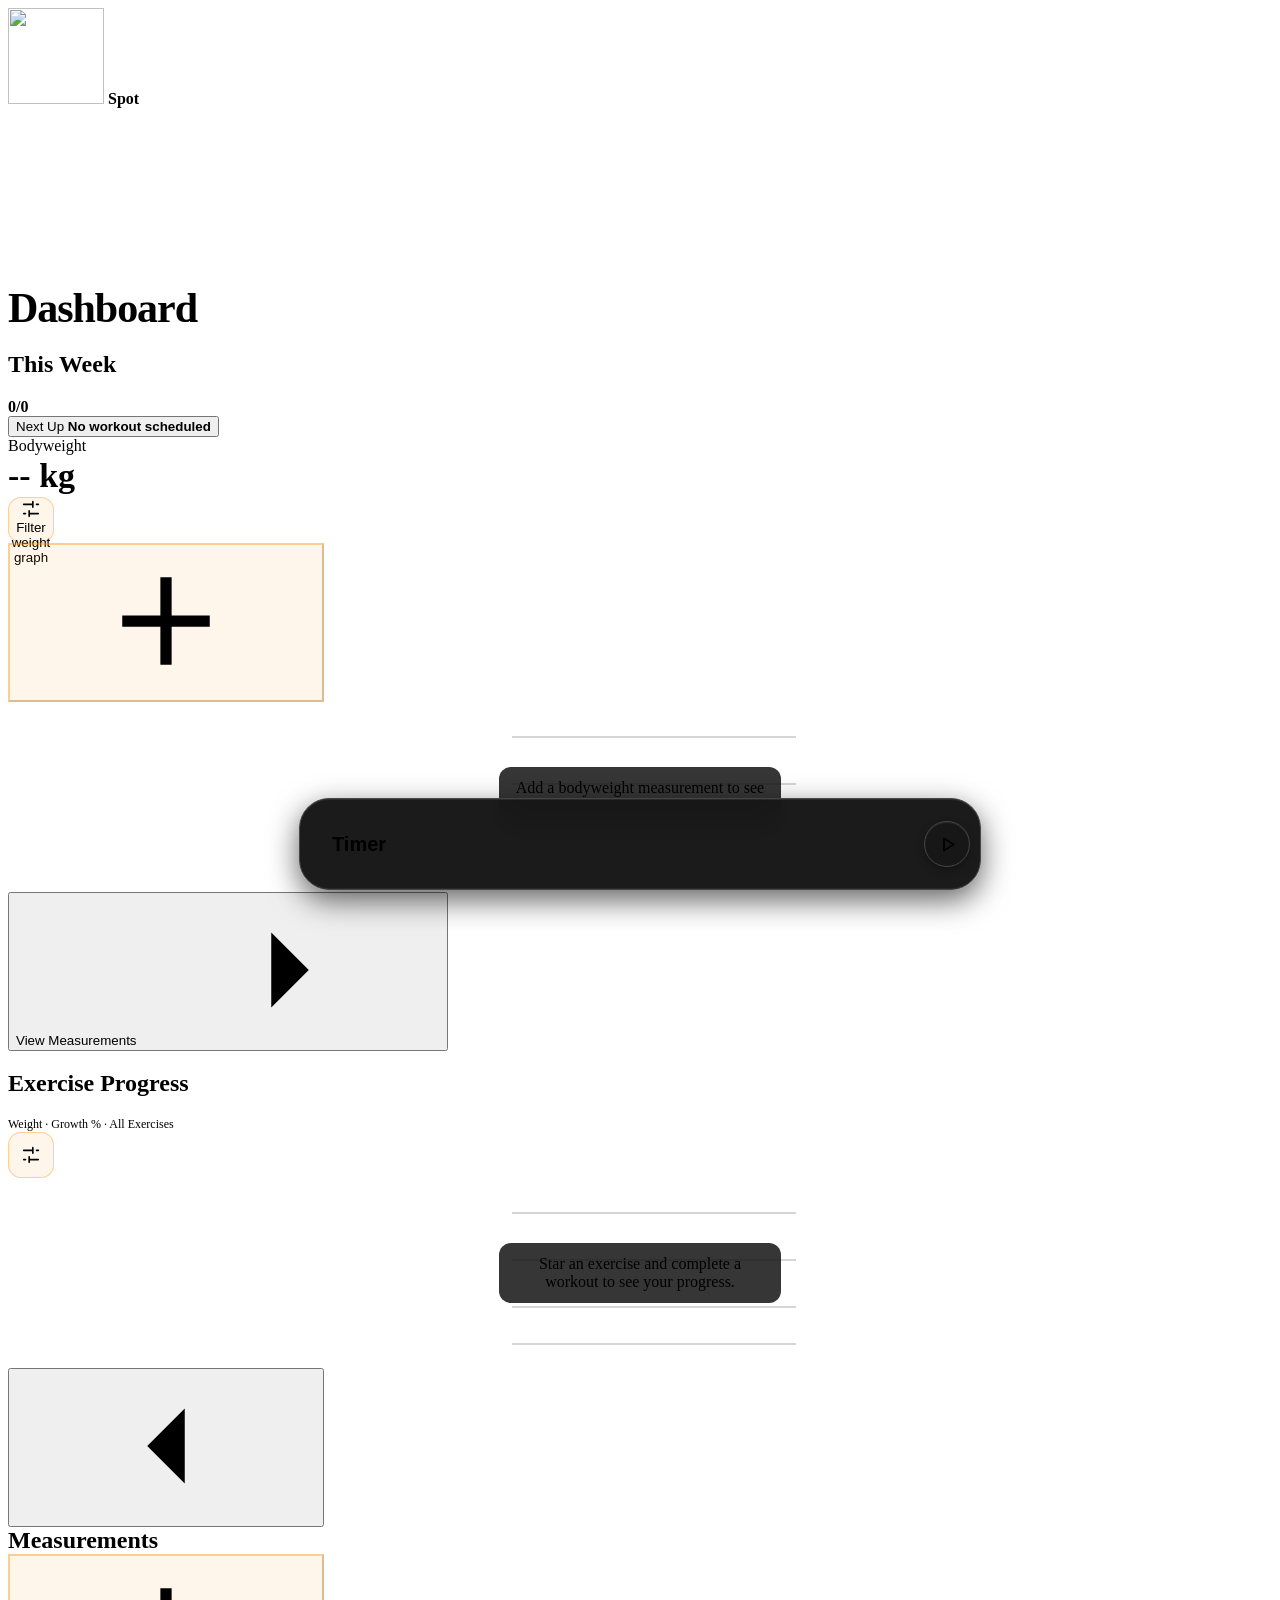
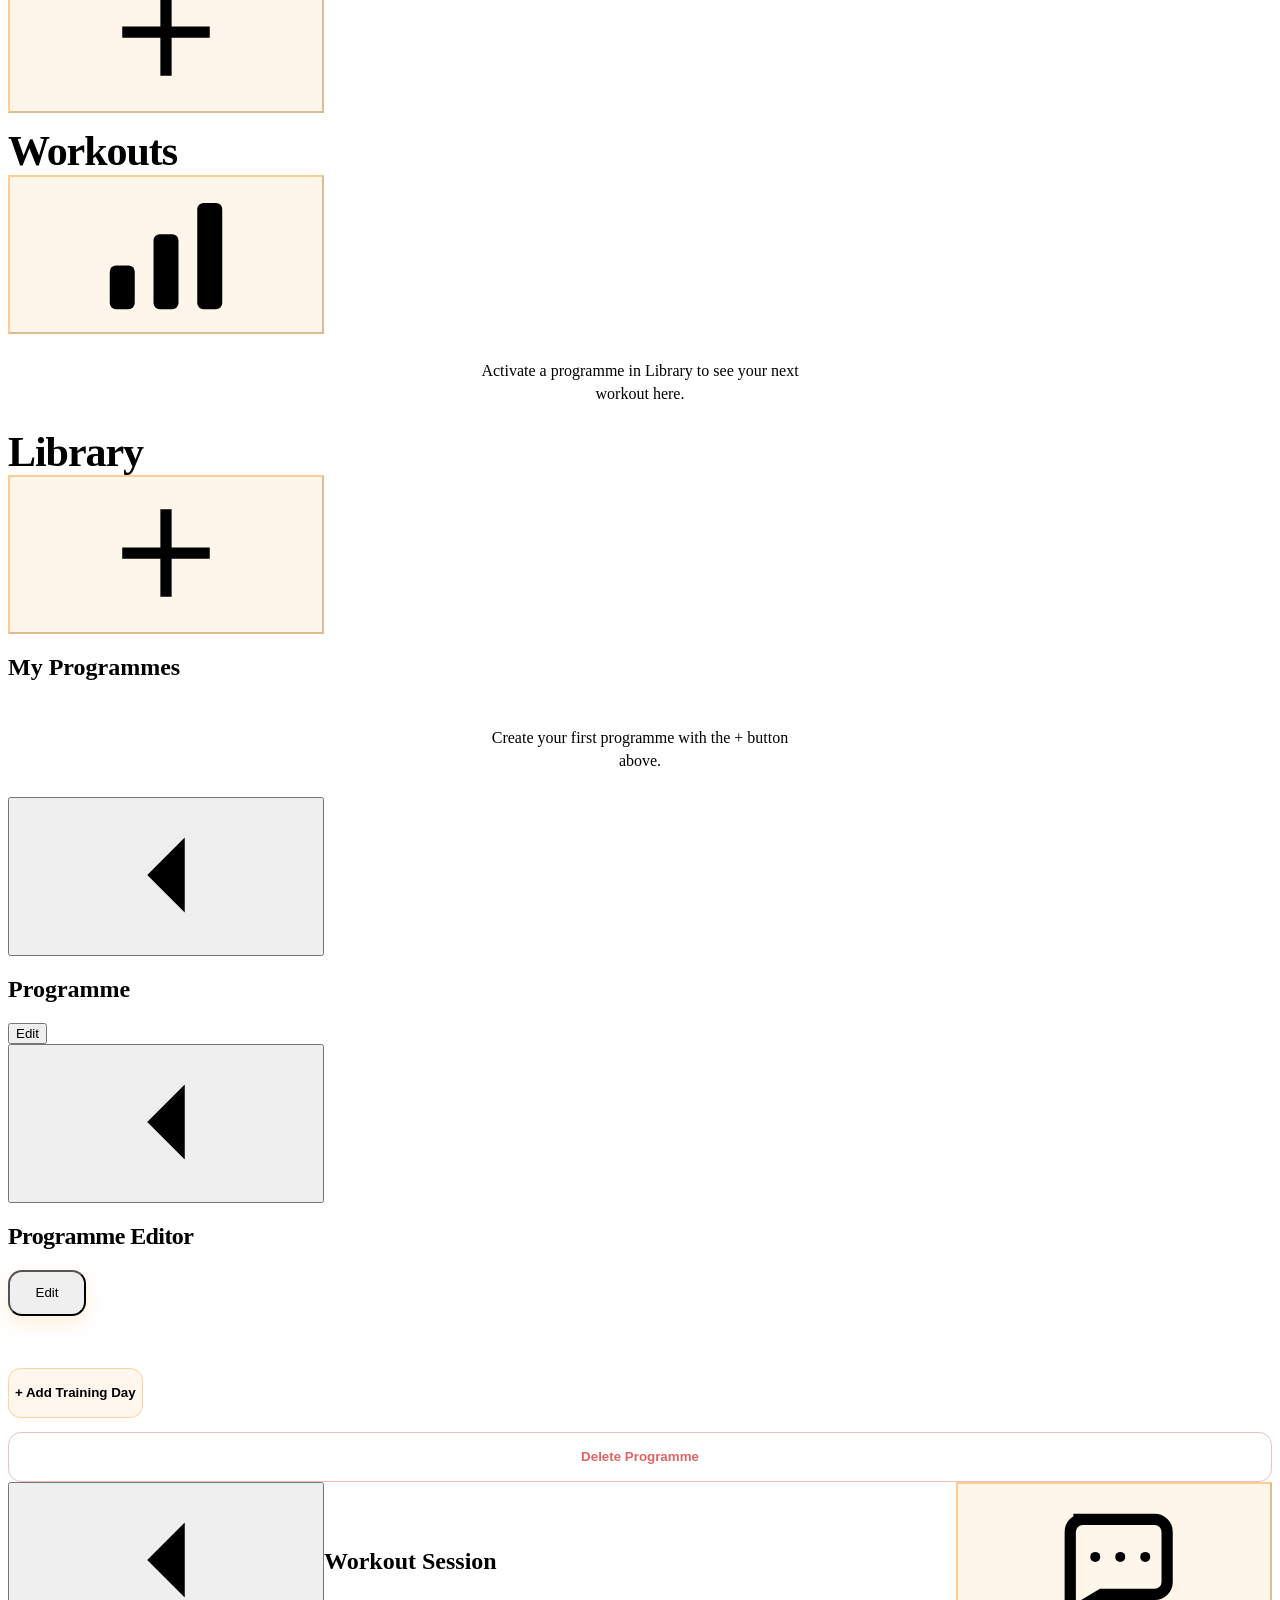
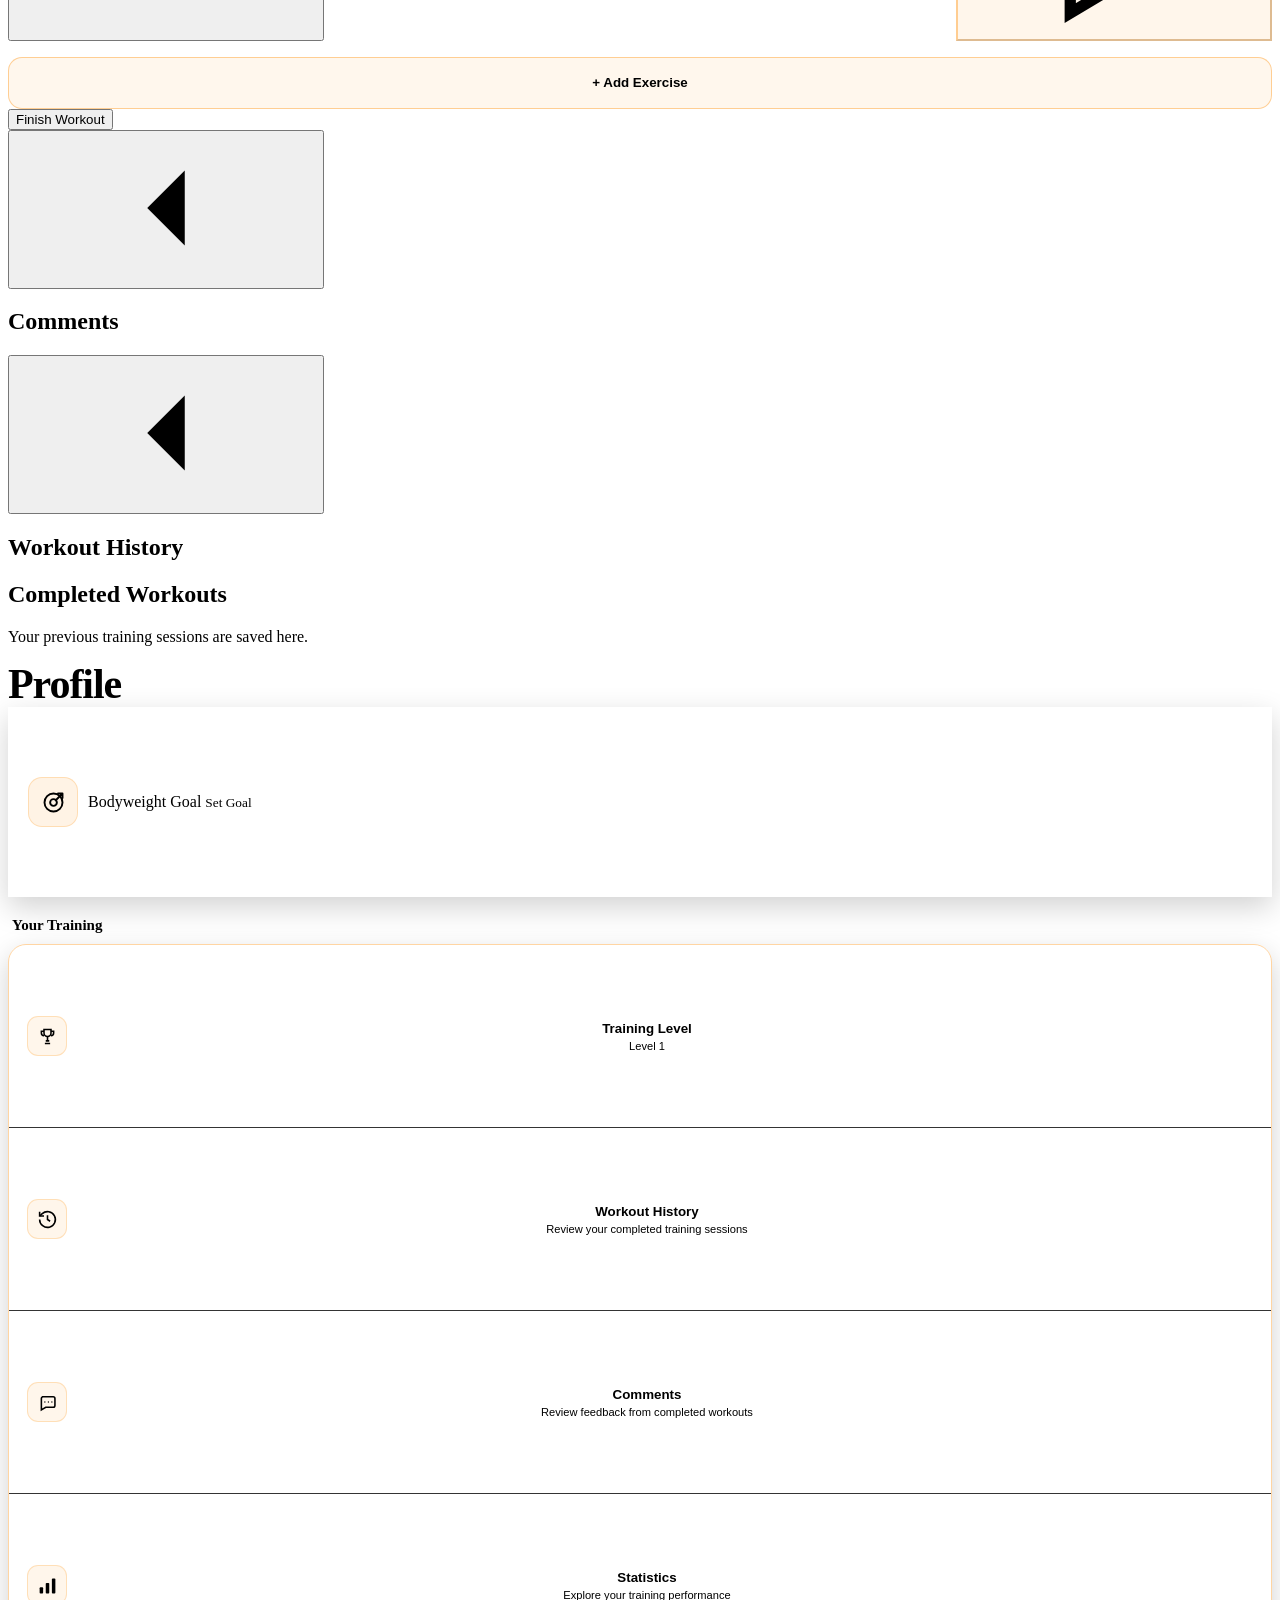
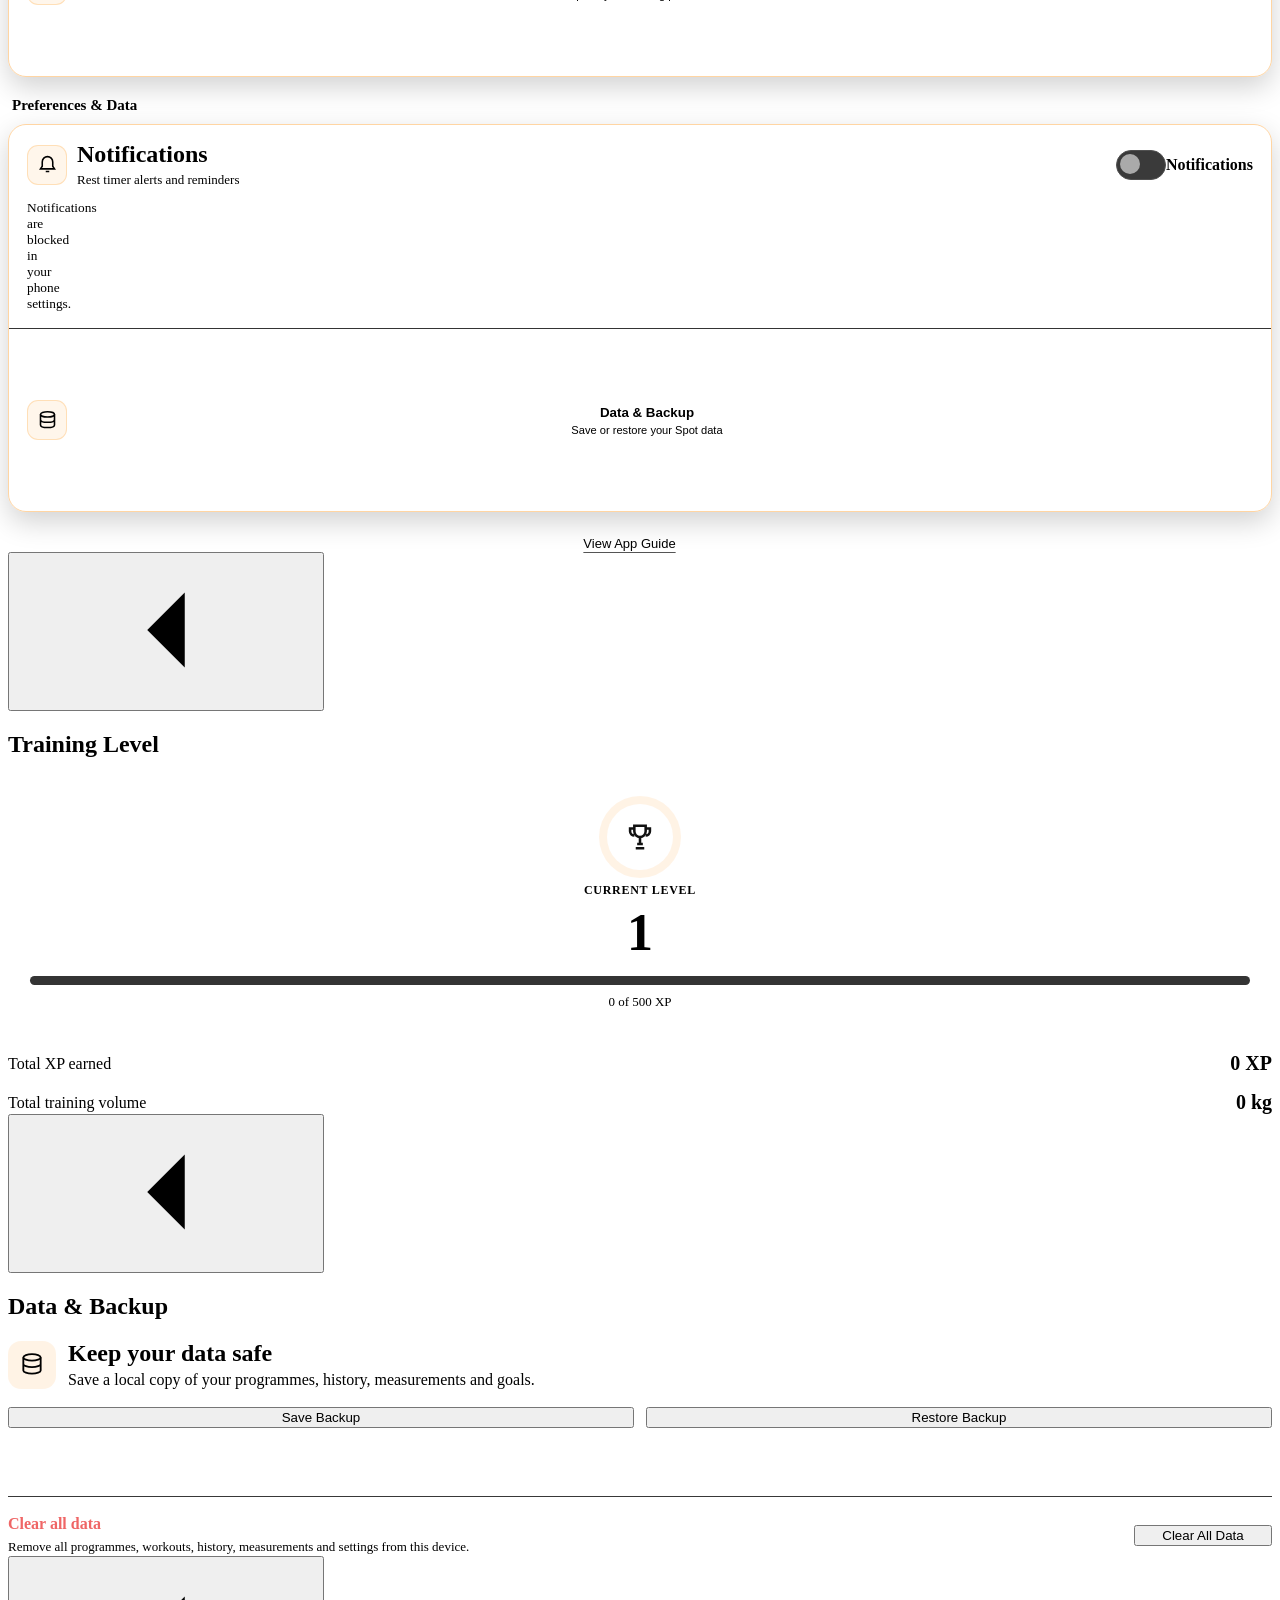
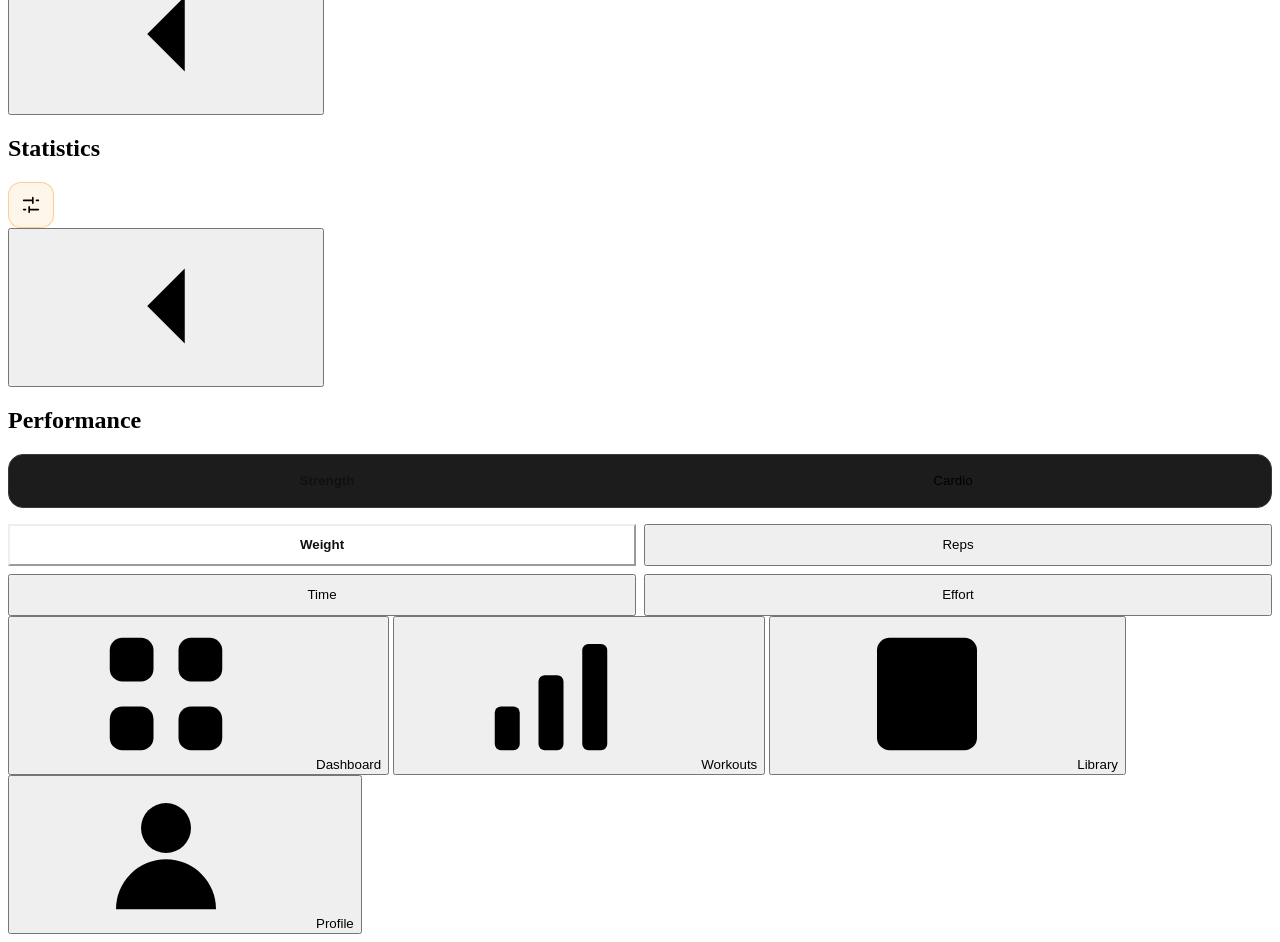
==== index.html @ 66339686 "Add files via upload" ====
<!DOCTYPE html>
<html lang="en">

<head>
  <meta charset="UTF-8">
  <meta name="viewport" content="width=device-width, initial-scale=1, maximum-scale=1, user-scalable=no">

  <meta name="theme-color" content="#121212">
  <meta name="apple-mobile-web-app-capable" content="yes">
  <meta name="apple-mobile-web-app-status-bar-style" content="black-translucent">
  <meta name="apple-mobile-web-app-title" content="Spot">

  <title>Spot</title>

  <link rel="manifest" href="manifest.webmanifest?v=2">
  <link rel="apple-touch-icon" href="icons/apple-touch-icon.png">
  <link rel="icon" type="image/png" sizes="32x32" href="icons/favicon-32.png">

  <!-- MAIN STYLESHEET -->
  <link rel="stylesheet" href="style.css?v=46">
  <link rel="stylesheet" href="refinements.css?v=39">
</head>

<body>

  <!-- APP LOADING SCREEN -->
  <div id="splashScreen" class="splash-screen" aria-label="Spot is loading">
    <img src="icons/spot-icon-192.png" alt="" width="96" height="96">
    <strong>Spot</strong>
    <span class="splash-loader" aria-hidden="true"></span>
  </div>

  <!-- FIRST-USE APP GUIDE -->
  <div id="onboardingOverlay" class="onboarding-overlay" hidden>
    <section
      class="onboarding-panel"
      role="dialog"
      aria-modal="true"
      aria-labelledby="onboardingTitle"
    >
      <button type="button" id="skipOnboarding" class="onboarding-skip">
        Skip
      </button>

      <div class="onboarding-slides">
        <article class="onboarding-slide active" data-onboarding-slide="0">
          <img src="icons/spot-icon-192.png" alt="" width="88" height="88">
          <p class="onboarding-eyebrow">Welcome</p>
          <h1 id="onboardingTitle">Meet Spot</h1>
          <p>Build your training plan, record every session and see your progress in one place.</p>
        </article>

        <article class="onboarding-slide" data-onboarding-slide="1" hidden>
          <span class="onboarding-symbol" aria-hidden="true">
            <svg><use href="#icon-library"></use></svg>
          </span>
          <p class="onboarding-eyebrow">Plan</p>
          <h1>Create your programme</h1>
          <p>Use Library to create flexible training weeks, add strength or cardio exercises and arrange your days.</p>
        </article>

        <article class="onboarding-slide" data-onboarding-slide="2" hidden>
          <span class="onboarding-symbol" aria-hidden="true">
            <svg><use href="#icon-progress"></use></svg>
          </span>
          <p class="onboarding-eyebrow">Train</p>
          <h1>Follow what is next</h1>
          <p>Start the next workout, enter each result and finish it to move it into your history.</p>
        </article>

        <article class="onboarding-slide" data-onboarding-slide="3" hidden>
          <span class="onboarding-symbol" aria-hidden="true">
            <svg><use href="#icon-profile"></use></svg>
          </span>
          <p class="onboarding-eyebrow">Progress</p>
          <h1>Make Spot yours</h1>
          <p>Set bodyweight and exercise goals, track progress and save a backup from your Profile.</p>
        </article>
      </div>

      <div id="onboardingDots" class="onboarding-dots" aria-hidden="true"></div>

      <div class="onboarding-actions">
        <button type="button" id="onboardingBack">Back</button>
        <button type="button" id="onboardingNext" class="primary-button">Next</button>
      </div>
    </section>
  </div>

  <!-- SHARED OUTLINE ICONS -->
  <svg class="icon-sprite" aria-hidden="true">
    <symbol id="icon-dashboard" viewBox="0 0 24 24"><rect x="3" y="3" width="7" height="7" rx="2"/><rect x="14" y="3" width="7" height="7" rx="2"/><rect x="3" y="14" width="7" height="7" rx="2"/><rect x="14" y="14" width="7" height="7" rx="2"/></symbol>
    <symbol id="icon-progress" viewBox="0 0 24 24"><rect x="3" y="14" width="4" height="7" rx="1" fill="currentColor" stroke="none"/><rect x="10" y="9" width="4" height="12" rx="1" fill="currentColor" stroke="none"/><rect x="17" y="4" width="4" height="17" rx="1" fill="currentColor" stroke="none"/></symbol>
    <symbol id="icon-library" viewBox="0 0 24 24"><rect x="4" y="3" width="16" height="18" rx="2"/><path d="M8 3v18M11 8h6M11 12h6M11 16h5"/></symbol>
    <symbol id="icon-edit" viewBox="0 0 24 24"><path d="m4 20 4.2-1 10.9-10.9a2.1 2.1 0 0 0-3-3L5.2 16Z"/><path d="m14.8 6.4 2.8 2.8"/></symbol>
    <symbol id="icon-profile" viewBox="0 0 24 24"><circle cx="12" cy="8" r="4"/><path d="M4 21a8 8 0 0 1 16 0"/></symbol>
    <symbol id="icon-filter" viewBox="0 0 24 24"><path d="M4 7h10M18 7h2M14 4v6M4 17h2M10 17h10M10 14v6"/></symbol>
    <symbol id="icon-target" viewBox="0 0 24 24"><circle cx="12" cy="12" r="8"/><circle cx="12" cy="12" r="3"/><path d="m14 10 6-6M16 4h4v4"/></symbol>
    <symbol id="icon-bell" viewBox="0 0 24 24"><path d="M6 9a6 6 0 0 1 12 0v5l2 3H4l2-3Z"/><path d="M10 20h4"/></symbol>
    <symbol id="icon-history" viewBox="0 0 24 24"><path d="M3 12a9 9 0 1 0 3-6.7L3 8"/><path d="M3 3v5h5M12 7v5l3 2"/></symbol>
    <symbol id="icon-dumbbell" viewBox="0 0 24 24"><path d="M6 9v6M3.5 10.5v3M18 9v6M20.5 10.5v3M6 12h12"/></symbol>
    <symbol id="icon-clock" viewBox="0 0 24 24"><circle cx="12" cy="12" r="8"/><path d="M12 7v5l3 2"/></symbol>
    <symbol id="icon-trend" viewBox="0 0 24 24"><path d="m4 16 5-5 4 3 7-8"/><path d="M16 6h4v4"/></symbol>
    <symbol id="icon-trophy" viewBox="0 0 24 24"><path d="M8 4h8v4a4 4 0 0 1-8 0Z"/><path d="M8 6H5v2a3 3 0 0 0 3 3M16 6h3v2a3 3 0 0 1-3 3M12 12v5M9 20h6M10 17h4"/></symbol>
    <symbol id="icon-plus" viewBox="0 0 24 24"><path d="M12 5v14M5 12h14"/></symbol>
    <symbol id="icon-arrow-right" viewBox="0 0 24 24"><path d="m9 18 6-6-6-6"/></symbol>
    <symbol id="icon-arrow-left" viewBox="0 0 24 24"><path d="m15 18-6-6 6-6"/></symbol>
    <symbol id="icon-trash" viewBox="0 0 24 24"><path d="M4 7h16M9 7V4h6v3M7 7l1 13h8l1-13M10 11v5M14 11v5"/></symbol>
    <symbol id="icon-play" viewBox="0 0 24 24"><path d="m8 5 11 7-11 7Z"/></symbol>
    <symbol id="icon-pause" viewBox="0 0 24 24"><path d="M8 5v14M16 5v14"/></symbol>
    <symbol id="icon-stop" viewBox="0 0 24 24"><rect x="6" y="6" width="12" height="12" rx="2"/></symbol>
    <symbol id="icon-check-smooth" viewBox="0 0 24 24"><path d="m5 12.5 4.2 4.2L19 7"/></symbol>
    <symbol id="icon-star-round" viewBox="0 0 24 24"><path d="M12 3.8 14.45 8.8l5.5.8-3.98 3.88.94 5.47L12 16.37l-4.91 2.58.94-5.47L4.05 9.6l5.5-.8Z"/></symbol>
    <symbol id="icon-comment" viewBox="0 0 24 24"><path d="M5.5 5.5h13a2 2 0 0 1 2 2v8a2 2 0 0 1-2 2H10l-5 3v-13a2 2 0 0 1 2-2Z"/><circle cx="9" cy="11.5" r=".8" fill="currentColor" stroke="none"/><circle cx="13" cy="11.5" r=".8" fill="currentColor" stroke="none"/><circle cx="17" cy="11.5" r=".8" fill="currentColor" stroke="none"/></symbol>
    <symbol id="icon-copy" viewBox="0 0 24 24"><rect x="8" y="8" width="11" height="11" rx="2"/><path d="M16 8V6a2 2 0 0 0-2-2H6a2 2 0 0 0-2 2v8a2 2 0 0 0 2 2h2"/></symbol>
    <symbol id="icon-database" viewBox="0 0 24 24"><ellipse cx="12" cy="5" rx="8" ry="3"/><path d="M4 5v6c0 1.7 3.6 3 8 3s8-1.3 8-3V5M4 11v6c0 1.7 3.6 3 8 3s8-1.3 8-3v-6"/></symbol>
  </svg>

  <main>

    <!-- DASHBOARD PAGE -->
    <section id="dashboard" class="page active">

      <div class="page-header"><h1>Dashboard</h1></div>

      <!-- WEEKLY PROGRESS AND NEXT WORKOUT -->
      <div class="card dashboard-status-card">
        <div class="weekly-progress-heading">
          <h2>This Week</h2>
          <strong id="weeklyProgressCount">0/0</strong>
        </div>

        <div class="progress-track weekly-progress-track">
          <div id="weeklyProgressFill" class="progress-fill"></div>
        </div>

        <div class="dashboard-next-row">
          <button
            type="button"
            id="dashboardViewWorkout"
            class="next-workout-copy"
            aria-label="View next workout"
          >
            <span id="dashboardNextLabel">Next Up</span>
            <strong id="nextWorkoutName">No workout scheduled</strong>
          </button>

          <button
            type="button"
            id="dashboardStartWorkout"
            class="next-workout-start"
            hidden
          >
            Start
          </button>
        </div>

        <div id="dashboardWeekComplete" class="dashboard-week-complete" hidden>
          <header>
            <span class="dashboard-week-complete-check"><svg aria-hidden="true"><use href="#icon-check-smooth"></use></svg></span>
            <div><small id="dashboardCompleteWeekLabel">Training week</small><h2>Week Complete</h2></div>
          </header>
          <div class="dashboard-week-complete-stats">
            <span><strong id="dashboardCompleteMinutes">0</strong><small>Minutes</small></span>
            <span><strong id="dashboardCompleteVolume">0</strong><small>Volume kg</small></span>
          </div>
        </div>
      </div>

      <!-- BODYWEIGHT -->
<div class="card bodyweight-card">

<!-- BODYWEIGHT HEADING AND FILTER -->
<div class="bodyweight-header">

  <div class="bodyweight-title">
    <span>Bodyweight</span>
    <strong id="currentWeight">-- kg</strong>
    <small id="weightPeriodChange"></small>
  </div>

  <div class="bodyweight-actions">
  <div class="weight-filter-control">

    <button
      type="button"
      id="toggleWeightFilters"
      aria-expanded="false"
      aria-controls="weightFilterOptions"
    >
      <svg aria-hidden="true"><use href="#icon-filter"></use></svg>
      <span class="sr-only">Filter weight graph</span>
    </button>

    <div
      id="weightFilterOptions"
      class="weight-filters"
      hidden
    >
      <button type="button" data-days="7">
        7 Days
      </button>

      <button
        type="button"
        data-days="30"
        class="active"
      >
        30 Days
      </button>

      <button type="button" data-days="90">
        3 Months
      </button>

      <button type="button" data-days="180">
        6 Months
      </button>

      <button type="button" data-days="365">
        1 Year
      </button>

      <button type="button" data-days="all">
        All Time
      </button>
    </div>

  </div>

    <button type="button" id="openWeightModal" class="icon-button" aria-label="Add weight">
      <svg aria-hidden="true"><use href="#icon-plus"></use></svg>
    </button>

  </div>

</div>

  <!-- BODYWEIGHT GRAPH -->
  <div id="weightChart"></div>

  <button
    type="button"
    class="bodyweight-measurements-link"
    onclick="renderMeasurements(); showPage('measurements')"
  >
    View Measurements
    <svg aria-hidden="true"><use href="#icon-arrow-right"></use></svg>
  </button>

    <p id="weightMessage" aria-live="polite"></p>

</div>

<!-- EXERCISE PROGRESS -->
<div class="card goal-progress-card">
  <div class="progress-chart-header">
    <div><h2 id="exerciseProgressTitle">Exercise Progress</h2><p id="exerciseProgressFilterSummary" class="chart-filter-summary">Weight · Growth % · All Exercises</p></div>
    <button type="button" id="openProgressFilters" class="icon-button" aria-label="Filter exercise progress" aria-expanded="false"><svg aria-hidden="true"><use href="#icon-filter"></use></svg></button>
  </div>
  <div id="exerciseProgressChart"></div>
  <div id="exerciseProgressLegend" class="exercise-progress-legend"></div>
</div>

<dialog id="progressFilterDialog" class="decision-dialog" aria-labelledby="progressFilterTitle" tabindex="-1">
  <h2 id="progressFilterTitle">Progress Filters</h2>
  <label for="progressMetricFilter">Metric</label>
  <select id="progressMetricFilter"><option value="weight">Weight</option><option value="reps">Reps</option><option value="effort">Effort</option></select>
  <label for="progressDisplayFilter">Display</label>
  <select id="progressDisplayFilter"><option value="growth">Growth (%)</option><option value="actual">Actual Values</option></select>
  <label for="progressScopeFilter">Scope</label>
  <select id="progressScopeFilter"><option value="current">Current Block</option><option value="all">All Time</option></select>
  <fieldset class="progress-exercise-choices"><legend>Exercises</legend><div id="progressExerciseChoices"></div></fieldset>
  <button type="button" id="closeProgressFilters" class="primary-button">Done</button>
</dialog>

<!-- ADD WEIGHT POP-UP -->
<dialog id="weightModal" aria-labelledby="weightModalTitle">

  <h2 id="weightModalTitle" tabindex="-1" autofocus>Add Weight</h2>

  <form id="weightForm">

    <!-- DATE -->
    <label for="weightDate">Date</label>
    <input
      type="date"
      id="weightDate"
      required
    >

    <!-- WEIGHT SELECTOR -->
   <label for="weightInput">Weight (kg)</label>

    <input
        type="number"
        id="weightInput"
        inputmode="decimal"
        min="20"
        max="300"
        step="0.1"
        placeholder="e.g. 87.5"
        required
>

    <p id="weightFormMessage" class="form-message" aria-live="polite"></p>

    <!-- ACTION BUTTONS -->
    <div class="modal-actions">

      <button
        type="button"
        id="cancelWeightModal"
      >
        Cancel
      </button>

      <button
        type="submit"
        class="primary-button"
      >
        Save Weight
      </button>

    </div>

  </form>

</dialog>

</section>
<!-- END DASHBOARD PAGE -->

<!-- MEASUREMENTS PAGE -->
<section id="measurements" class="page">
  <div class="page-header measurements-header">
    <button type="button" class="icon-button" onclick="showPage('dashboard')" aria-label="Back to dashboard">
      <svg aria-hidden="true"><use href="#icon-arrow-left"></use></svg>
    </button>
    <h1>Measurements</h1>
    <button type="button" id="measurementsAddWeight" class="icon-button outlined-icon-button" aria-label="Add weight">
      <svg aria-hidden="true"><use href="#icon-plus"></use></svg>
    </button>
  </div>

  <div id="measurementsSummary"></div>
  <div id="measurementsList"></div>
</section>

<!-- EDIT MEASUREMENT POP-UP -->
<dialog
  id="editMeasurementModal"
  aria-labelledby="editMeasurementTitle"
>
  <h2 id="editMeasurementTitle" tabindex="-1">Edit Measurement</h2>

  <form id="editMeasurementForm">
    <input type="hidden" id="editMeasurementId">

    <label for="editMeasurementDate">Date</label>
    <input type="date" id="editMeasurementDate" required>

    <label for="editMeasurementWeight">Weight (kg)</label>
    <input
      type="number"
      id="editMeasurementWeight"
      inputmode="decimal"
      min="20"
      max="300"
      step="0.1"
      required
    >

    <div class="modal-actions">
      <button type="button" id="cancelMeasurementEdit">
        Cancel
      </button>

      <button type="submit" class="primary-button">
        Save Changes
      </button>
    </div>
  </form>
</dialog>


    <!-- WORKOUTS PAGE -->
<section id="workouts" class="page">
  <div class="page-header">
    <h1>Workouts</h1>
    <button type="button" id="openWorkoutStatistics" class="icon-button outlined-icon-button" aria-label="View statistics">
      <svg aria-hidden="true"><use href="#icon-progress"></use></svg>
    </button>
  </div>

  <div id="activeWorkout">
    <p>No active programme selected.</p>
  </div>
</section>

      <!-- LIBRARY PAGE -->
<section id="library" class="page">

  <div class="page-header">
    <h1>Library</h1>
    <button type="button" class="icon-button outlined-icon-button" id="createProgramme" aria-label="Create programme">
      <svg aria-hidden="true"><use href="#icon-plus"></use></svg>
    </button>
  </div>

  <h2>My Programmes</h2>
<div id="programmeLibrary">
  <!-- Saved programmes will appear here -->
</div>

</section>

<section id="programmeOverview" class="page">
  <div class="page-header programme-overview-header">
    <button type="button" class="icon-button" id="programmeOverviewBack" aria-label="Back to Library">
      <svg aria-hidden="true"><use href="#icon-arrow-left"></use></svg>
    </button>
    <h1 id="programmeOverviewTitle">Programme</h1>
    <button type="button" id="programmeOverviewEdit">Edit</button>
  </div>
  <div id="programmeOverviewContent"></div>
</section>

<!-- PROGRAMME EDITOR PAGE -->
<section id="programmeEditor" class="page">
  <div class="page-header editor-page-header">
    <button type="button" class="icon-button" id="programmeEditorBack" aria-label="Back to library">
      <svg aria-hidden="true"><use href="#icon-arrow-left"></use></svg>
    </button>
    <h1>Programme Editor</h1>
    <button type="button" id="saveProgramme" class="editor-header-action">Edit</button>
  </div>

  <div id="editorProgrammeHeader"></div>

  <div id="editorWorkouts">
    <!-- Workouts and exercises will appear here -->
  </div>

  <button
    type="button"
    id="addWorkout"
    class="primary-button"
  >
    + Add Training Day
  </button>

  <div id="editorEditActions" class="editor-edit-actions" hidden>
    <button type="button" id="discardProgrammeChanges">Cancel</button>
    <button type="button" id="commitProgrammeChanges" class="primary-button">Done</button>
  </div>

  <button type="button" id="deleteProgrammeFromEditor" class="editor-delete-programme">Delete Programme</button>

</section>

<!-- WORKOUT SESSION PAGE -->
<section id="workoutSession" class="page">
  <div class="session-header">
    <button type="button" id="cancelWorkout" class="icon-button" aria-label="Back"><svg aria-hidden="true"><use href="#icon-arrow-left"></use></svg></button>
    <div>
      <h1 id="sessionWorkoutName">Workout Session</h1>
      <p id="sessionProgrammeName"></p>
    </div>
    <button type="button" id="openWorkoutComment" class="icon-button outlined-icon-button session-comment-button" aria-label="Workout comment"><svg aria-hidden="true"><use href="#icon-comment"></use></svg><span class="comment-saved-dot" aria-hidden="true"></span></button>
  </div>

  <!-- EXERCISES AND SETS -->
  <div id="sessionExercises">
    <!-- Exercises will appear here automatically -->
  </div>

  <button type="button" id="addSessionExercise" class="session-add-exercise-button">
    + Add Exercise
  </button>

  <div class="session-action-bar">
    <p id="sessionProgress" hidden>0 results recorded</p>
    <button type="button" id="finishWorkout" class="primary-button">Finish Workout</button>
  </div>

  <div id="restTimerDock" class="rest-timer-dock">
    <button type="button" id="openRestTimer" class="rest-timer-display" aria-label="Set rest timer">
      <span class="rest-timer-ring" aria-hidden="true"></span>
      <span id="restTimerLabel">Timer</span>
    </button>
    <div id="restTimerDockIdle" class="rest-timer-dock-controls">
      <button type="button" id="setRestTimer" aria-label="Set timer"><svg aria-hidden="true"><use href="#icon-play"></use></svg></button>
    </div>
    <div id="restTimerDockRunning" class="rest-timer-dock-controls" hidden>
      <button type="button" id="dockPauseRestTimer" aria-label="Pause timer"><svg aria-hidden="true"><use href="#icon-pause"></use></svg></button>
      <button type="button" id="dockAddRestTimerTime" aria-label="Add 30 seconds">+30</button>
      <button type="button" id="dockEndRestTimer" aria-label="End timer"><svg aria-hidden="true"><use href="#icon-stop"></use></svg></button>
    </div>
  </div>

</section>

<dialog id="sessionExerciseDialog" class="session-exercise-dialog">
  <form id="sessionExerciseForm" method="dialog">
    <h2 id="sessionExerciseDialogTitle">Add Exercise</h2>
    <input type="hidden" id="sessionExerciseIndex">

    <div class="session-exercise-fields">
      <label>Exercise type
        <select id="sessionExerciseType">
          <option value="strength">Strength</option>
          <option value="cardio">Cardio</option>
        </select>
      </label>
      <label>Exercise name
        <input id="sessionExerciseName" type="text" required autocomplete="off">
      </label>
      <label>Position
        <select id="sessionExercisePosition"></select>
      </label>

      <div id="sessionStrengthFields" class="session-exercise-form-grid">
        <label>Sets<input id="sessionExerciseSets" type="number" inputmode="numeric" min="1" value="3"></label>
        <label>Reps<input id="sessionExerciseReps" type="text" inputmode="text" value="10"></label>
        <label class="session-field-wide">Target weight<input id="sessionExerciseWeight" type="number" inputmode="decimal" min="0" step="0.5"></label>
      </div>
      <div id="sessionCardioFields" hidden>
        <label>Target time (minutes)<input id="sessionExerciseDuration" type="number" inputmode="numeric" min="0"></label>
        <label>Target distance (km)<input id="sessionExerciseDistance" type="number" inputmode="decimal" min="0" step="0.01"></label>
      </div>
      <label>Notes<textarea id="sessionExerciseNote" rows="3"></textarea></label>

      <fieldset class="session-change-scope">
        <legend>Save change to</legend>
        <label><input type="radio" name="sessionExerciseScope" value="current" checked> This Week Only</label>
        <label><input type="radio" name="sessionExerciseScope" value="remaining"> Remaining Programme Block</label>
      </fieldset>
    </div>

    <div class="modal-actions">
      <button type="button" id="cancelSessionExercise">Cancel</button>
      <button type="submit" class="primary-button">Save</button>
    </div>
  </form>
</dialog>

<dialog id="sessionScopeDialog" class="session-exercise-dialog session-scope-dialog">
  <form method="dialog">
    <h2>Save Change</h2>
    <div class="stacked-dialog-actions">
      <button type="button" id="sessionScopeCurrent" class="primary-button">This Week Only</button>
      <button type="button" id="sessionScopeRemaining">Remaining Programme Block</button>
      <button type="button" id="sessionScopeCancel">Cancel</button>
    </div>
  </form>
</dialog>

<dialog id="workoutCommentDialog" class="decision-dialog workout-comment-dialog" aria-labelledby="workoutCommentTitle" tabindex="-1">
  <header><span class="workout-comment-icon" aria-hidden="true"><svg><use href="#icon-comment"></use></svg></span><div><h2 id="workoutCommentTitle">Workout Comment</h2><p>Keep a note for this session.</p></div></header>
  <textarea id="workoutCommentInput" rows="6" maxlength="1000" placeholder="How did this workout feel?"></textarea>
  <button type="button" id="closeWorkoutComment" class="primary-button">Done</button>
</dialog>

<section id="workoutNotes" class="page">
  <div class="page-header history-header">
    <button type="button" class="icon-button" id="workoutNotesBack" aria-label="Back to Profile"><svg aria-hidden="true"><use href="#icon-arrow-left"></use></svg></button>
    <h1>Comments</h1>
  </div>
  <div id="workoutNotesList"></div>
</section>
<!-- END WORKOUT SESSION -->

<dialog id="restTimerDialog" class="decision-dialog rest-timer-dialog" aria-labelledby="restTimerTitle">
  <h2 id="restTimerTitle">Rest Timer</h2>
  <div id="restTimerPresets" class="timer-presets">
    <button type="button" data-seconds="30">30 seconds</button>
    <button type="button" data-seconds="60">60 seconds</button>
    <button type="button" data-seconds="90">90 seconds</button>
    <button type="button" data-seconds="120">120 seconds</button>
    <button type="button" data-seconds="180">180 seconds</button>
    <button type="button" id="showCustomRestTimer">Custom</button>
  </div>
  <div id="customRestTimer" class="custom-rest-timer" hidden>
    <label class="custom-seconds-field" for="customRestSeconds">
      <input type="number" id="customRestSeconds" inputmode="numeric" min="1" max="3600" placeholder="Enter time">
      <span>sec</span>
    </label>
    <button type="button" id="startCustomRestTimer" class="primary-button">Start</button>
  </div>
  <div id="restTimerRunningActions" class="timer-running-actions" hidden>
    <button type="button" id="pauseRestTimer">Pause</button>
    <button type="button" id="addRestTimerTime">+30 sec</button>
    <button type="button" id="endRestTimer" class="danger-text-button">End</button>
  </div>
  <button type="button" id="closeRestTimer">Cancel</button>
</dialog>

<section id="workoutComplete" class="page">
  <div id="workoutCompletionSummary"></div>
</section>

<dialog id="discardWorkoutDialog" class="decision-dialog" aria-labelledby="discardWorkoutTitle">
  <h2 id="discardWorkoutTitle">Leave this workout?</h2>
  <div class="decision-dialog-actions stacked-dialog-actions workout-exit-actions">
    <button type="button" id="saveAndExitWorkout" class="primary-button">Save &amp; Exit</button>
    <button type="button" id="confirmDiscardWorkout" class="danger-button">Discard</button>
    <button type="button" id="keepWorkoutSession">Continue</button>
  </div>
</dialog>

<dialog id="resumeWorkoutDialog" class="decision-dialog" aria-labelledby="resumeWorkoutTitle">
  <h2 id="resumeWorkoutTitle">Resume your workout?</h2>
  <p>A workout in progress was saved on this device.</p>
  <div class="decision-dialog-actions stacked-dialog-actions">
    <button type="button" id="discardSavedWorkout" class="danger-button">Discard</button>
    <button type="button" id="resumeSavedWorkout" class="primary-button">Resume Workout</button>
  </div>
</dialog>

<!-- WORKOUT HISTORY PAGE -->
<section id="workoutHistory" class="page">

  <div class="page-header history-header">
    <button type="button" class="icon-button" id="workoutHistoryBack" aria-label="Back">
      <svg aria-hidden="true"><use href="#icon-arrow-left"></use></svg>
    </button>
    <h1>Workout History</h1>
  </div>

  <div class="card" id="workoutHistoryIntro">
    <h2>Completed Workouts</h2>
    <p>Your previous training sessions are saved here.</p>
  </div>

  <div id="workoutHistoryList">
    <!-- Saved workouts will appear here -->
  </div>

</section>

<!-- PROFILE PAGE -->
<section id="profile" class="page">
  <div class="page-header"><h1>Profile</h1></div>

  <details class="card profile-editor-card profile-goal-hero" id="bodyweightGoalEditor">
  <summary>
    <span class="profile-goal-icon" aria-hidden="true"><svg><use href="#icon-target"></use></svg></span>
    <span class="profile-summary-copy">
      <span>Bodyweight Goal</span>
      <small id="bodyweightGoalMessage" aria-live="polite"></small>
    </span>
    <svg class="summary-action-icon" aria-hidden="true"><use href="#icon-edit"></use></svg>
    <div id="bodyweightGoalStats" class="bodyweight-goal-stats" hidden>
    <span><small>Current</small><strong id="bodyweightGoalCurrent">--</strong></span>
    <span><small>Target</small><strong id="bodyweightGoalTarget">--</strong></span>
    <span><small>Remaining</small><strong id="bodyweightGoalRemaining">--</strong></span>
    </div>
  </summary>

  <label for="goalBodyweight">
    Target bodyweight (kg)
  </label>

  <input
    type="number"
    id="goalBodyweight"
    inputmode="decimal"
    min="20"
    max="300"
    step="0.1"
    placeholder="e.g. 80"
  >

  <label for="goalBodyweightDate">
    Target date
  </label>

  <input
    type="date"
    id="goalBodyweightDate"
  >

  <div class="editor-actions">
    <button type="button" id="cancelBodyweightGoal">Cancel</button>
    <button type="button" id="saveBodyweightGoal" class="primary-button">Done</button>
  </div>

</details>

<section class="profile-group"><h2>Your Training</h2><div class="profile-group-panel">
<button type="button" id="openTrainingLevel" class="profile-link-card profile-group-row">
  <span class="profile-row-icon"><svg aria-hidden="true"><use href="#icon-trophy"></use></svg></span>
  <span><strong>Training Level</strong><small id="profileLevelSummary">Level 1</small></span>
  <svg aria-hidden="true"><use href="#icon-arrow-right"></use></svg>
</button>
<button type="button" id="openProfileHistory" class="profile-link-card profile-group-row">
  <span class="profile-row-icon"><svg aria-hidden="true"><use href="#icon-history"></use></svg></span>
  <span><strong>Workout History</strong><small>Review your completed training sessions</small></span>
  <svg aria-hidden="true"><use href="#icon-arrow-right"></use></svg>
</button>

<button type="button" id="openWorkoutNotes" class="profile-link-card profile-group-row">
  <span class="profile-row-icon"><svg aria-hidden="true"><use href="#icon-comment"></use></svg></span>
  <span><strong>Comments</strong><small>Review feedback from completed workouts</small></span>
  <svg aria-hidden="true"><use href="#icon-arrow-right"></use></svg>
</button>
<button type="button" id="openProfileStatistics" class="profile-link-card profile-group-row">
  <span class="profile-row-icon"><svg aria-hidden="true"><use href="#icon-progress"></use></svg></span>
  <span><strong>Statistics</strong><small>Explore your training performance</small></span>
  <svg aria-hidden="true"><use href="#icon-arrow-right"></use></svg>
</button>
</div></section>

<section class="profile-group"><h2>Preferences &amp; Data</h2><div class="profile-group-panel">
<div class="privacy-card profile-group-row">
  <span class="profile-row-icon"><svg aria-hidden="true"><use href="#icon-bell"></use></svg></span>
  <div><h2>Notifications</h2><p>Rest timer alerts and reminders</p></div>
  <label class="privacy-toggle" for="notificationsEnabled">
    <input type="checkbox" id="notificationsEnabled">
    <span aria-hidden="true"></span>
    <strong class="sr-only">Notifications</strong>
  </label>
  <small id="notificationStatus" class="sr-only" aria-live="polite"></small>
</div>

<button type="button" id="openDataBackup" class="profile-link-card profile-group-row">
  <span class="profile-row-icon"><svg aria-hidden="true"><use href="#icon-database"></use></svg></span>
  <span><strong>Data &amp; Backup</strong><small>Save or restore your Spot data</small></span>
  <svg aria-hidden="true"><use href="#icon-arrow-right"></use></svg>
</button>
</div></section>

<button type="button" id="openOnboardingGuide" class="profile-guide-button">
  <span>View App Guide</span><svg aria-hidden="true"><use href="#icon-arrow-right"></use></svg>
</button>

</section>
<!-- END PROFILE PAGE -->

<section id="trainingLevel" class="page">
  <div class="page-header history-header"><button type="button" class="icon-button" id="trainingLevelBack" aria-label="Back to Profile"><svg aria-hidden="true"><use href="#icon-arrow-left"></use></svg></button><h1>Training Level</h1></div>
  <div class="card training-level-card">
    <span class="training-level-emblem"><svg aria-hidden="true"><use href="#icon-trophy"></use></svg></span>
    <small>Current level</small><strong id="trainingLevelNumber">1</strong>
    <div class="training-level-track"><span id="trainingLevelProgress"></span></div>
    <p id="trainingLevelNext">0 of 500 XP</p>
  </div>
  <div class="card training-level-volume"><span>Total XP earned</span><strong id="trainingLevelXp">0 XP</strong></div>
  <div class="card training-level-volume"><span>Total training volume</span><strong id="trainingLevelVolume">0 kg</strong></div>
</section>

<section id="dataBackup" class="page">
  <div class="page-header history-header"><button type="button" class="icon-button" id="dataBackupBack" aria-label="Back to Profile"><svg aria-hidden="true"><use href="#icon-arrow-left"></use></svg></button><h1>Data &amp; Backup</h1></div>
  <div class="card data-backup-card">
    <div><span class="data-backup-icon"><svg aria-hidden="true"><use href="#icon-database"></use></svg></span><h2>Keep your data safe</h2><p>Save a local copy of your programmes, history, measurements and goals.</p></div>
    <div class="data-actions"><button type="button" id="downloadBackup" class="primary-button">Save Backup</button><button type="button" id="chooseBackupFile">Restore Backup</button></div>
    <input type="file" id="backupFileInput" accept=".json,application/json" hidden>
    <p id="backupMessage" aria-live="polite"></p>
    <div class="data-danger-zone">
      <div><h3>Clear all data</h3><p>Remove all programmes, workouts, history, measurements and settings from this device.</p></div>
      <button type="button" id="clearAllAppData" class="danger-button">Clear All Data</button>
    </div>
  </div>
</section>

<section id="statistics" class="page">
  <div class="page-header statistics-header">
    <button type="button" class="icon-button" id="statisticsBack" aria-label="Back to Workouts">
      <svg aria-hidden="true"><use href="#icon-arrow-left"></use></svg>
    </button>
    <h1>Statistics</h1>
    <button type="button" id="statisticsFilterButton" class="icon-button outlined-icon-button" aria-label="Filter statistics" aria-expanded="false">
      <svg aria-hidden="true"><use href="#icon-filter"></use></svg>
    </button>
  </div>

  <dialog id="statisticsFilterDialog" class="decision-dialog" aria-labelledby="statisticsFilterTitle">
    <h2 id="statisticsFilterTitle">Time Period</h2>
    <div class="statistics-filter-options">
      <button type="button" data-range="week">This Week</button>
      <button type="button" data-range="block">This Block</button>
      <button type="button" data-range="all">All Time</button>
    </div>
    <button type="button" id="closeStatisticsFilter">Cancel</button>
  </dialog>

  <div id="statisticsContent"></div>
</section>

<section id="exerciseStatistics" class="page">
  <div class="page-header statistics-header">
    <button type="button" class="icon-button" id="exerciseStatisticsBack" aria-label="Back to Statistics"><svg aria-hidden="true"><use href="#icon-arrow-left"></use></svg></button>
    <h1>Performance</h1>
  </div>
  <div class="performance-type-switch" role="group" aria-label="Exercise type"><button type="button" data-performance-type="strength" class="active">Strength</button><button type="button" data-performance-type="cardio">Cardio</button></div>
  <div class="card exercise-stat-controls">
    <div id="exerciseStatSpecificHeader" class="exercise-stat-specific-header" hidden>
      <strong id="exerciseStatSelection"></strong>
    </div>
    <div id="exerciseStatMetric" class="exercise-stat-metrics">
      <button type="button" data-metric="weight" class="active">Weight</button>
      <button type="button" data-metric="reps">Reps</button>
      <button type="button" data-metric="duration">Time</button>
      <button type="button" data-metric="effort">Effort</button>
    </div>
  </div>
  <div id="exerciseStatisticsContent"></div>
</section>

<!-- ADD OR EDIT EXERCISE POP-UP -->
<dialog id="exerciseDialog" aria-labelledby="exerciseDialogTitle">
  <form id="exerciseForm">
    <h2 id="exerciseDialogTitle">Add Exercise</h2>
    <input type="hidden" id="exerciseDialogWorkoutId">
    <input type="hidden" id="exerciseDialogExerciseId">

    <label for="exerciseTypeInput">Exercise type</label>
    <select id="exerciseTypeInput">
      <option value="strength">Strength</option>
      <option value="cardio">Cardio</option>
    </select>

    <label for="exerciseNameInput" id="exerciseNameLabel">Exercise name</label>
    <input type="text" id="exerciseNameInput" placeholder="e.g. Bench Press" autocomplete="off" required>

    <div id="strengthExerciseFields" class="exercise-type-fields">
    <div class="exercise-form-grid">
      <div>
        <label for="exerciseSetsInput">Sets</label>
        <input type="number" id="exerciseSetsInput" inputmode="numeric" min="1" value="3" required>
      </div>
      <div>
        <label for="exerciseRepsInput">Reps</label>
        <input
          type="text"
          id="exerciseRepsInput"
          value="10"
          placeholder="8-10 or 10"
          autocomplete="off"
          autocapitalize="off"
          spellcheck="false"
          required
        >
      </div>
    </div>

    <label for="exerciseWeightInput">Target weight</label>
    <input type="number" id="exerciseWeightInput" inputmode="decimal" min="0" step="0.5" placeholder="e.g. 50 kg">
    </div>

    <div id="cardioExerciseFields" class="exercise-type-fields" hidden>
      <label for="exerciseDurationInput">Target time (minutes)</label>
      <input type="number" id="exerciseDurationInput" inputmode="numeric" min="1" step="1" placeholder="e.g. 30">
      <label for="exerciseDistanceInput">Target distance (km)</label>
      <input type="number" id="exerciseDistanceInput" inputmode="decimal" min="0" step="0.01" placeholder="e.g. 5">
    </div>

    <label for="exerciseNoteInput" id="exerciseNoteLabel">Notes</label>
    <textarea
      id="exerciseNoteInput"
      rows="3"
      maxlength="500"
      placeholder="e.g. Slow lowering and keep elbows tucked"
    ></textarea>

    <div class="modal-actions">
      <button type="button" id="cancelExerciseDialog">Cancel</button>
      <button type="submit" class="primary-button">Save Exercise</button>
    </div>
  </form>
</dialog>

<dialog id="programmeExitDialog" class="decision-dialog" aria-labelledby="programmeExitTitle">
  <h2 id="programmeExitTitle">Leave this new programme?</h2>
  <p>You can save it as a draft and finish it later, or discard it.</p>
  <div class="programme-exit-actions">
    <button type="button" id="saveProgrammeDraft" class="primary-button">Save Draft</button>
    <button type="button" id="discardProgrammeDraft" class="danger-button">Discard</button>
    <button type="button" id="cancelProgrammeExit">Cancel</button>
  </div>
</dialog>

<dialog id="spotDialog" class="decision-dialog" aria-labelledby="spotDialogTitle">
  <h2 id="spotDialogTitle">Are you sure?</h2>
  <p id="spotDialogMessage"></p>
  <div class="decision-dialog-actions">
    <button type="button" id="spotDialogCancel">Cancel</button>
    <button type="button" id="spotDialogConfirm" class="primary-button">OK</button>
  </div>
</dialog>

<!-- WEEK UPDATE CHOICE -->
<dialog id="weekScopeDialog" aria-labelledby="weekScopeTitle">
  <h2 id="weekScopeTitle">Where should this change apply?</h2>
  <p>Choose where you want to save this programme change.</p>
  <div class="week-scope-actions">
    <button type="button" data-week-scope="current">This Week Only</button>
    <button type="button" data-week-scope="future" class="primary-button">All Upcoming Weeks</button>
    <button type="button" data-week-scope="cancel">Cancel</button>
  </div>
</dialog>

<!-- PROGRAMME ACTIVATION CHOICE -->
<dialog id="activationDialog" aria-labelledby="activationDialogTitle">
  <h2 id="activationDialogTitle">Activate programme?</h2>
  <p id="activationDialogMessage">Choose how you want to begin.</p>
  <div class="activation-dialog-actions">
    <button type="button" id="activateFromStart" class="primary-button">
      Start from Week 1
    </button>
    <button type="button" id="activateContinue">
      Continue
    </button>
    <button type="button" id="cancelActivation">
      Cancel
    </button>
  </div>
</dialog>

</main>

<!-- BOTTOM NAVIGATION -->
<nav>

    <button
      id="dashboardButton"
      class="active"
      onclick="showPage('dashboard')">
      <svg aria-hidden="true"><use href="#icon-dashboard"></use></svg><span class="sr-only">Dashboard</span>
    </button>

    <button
      id="workoutsButton"
      onclick="showPage('workouts')">
      <svg aria-hidden="true"><use href="#icon-progress"></use></svg><span class="sr-only">Workouts</span>
    </button>

    <button
      id="libraryButton"
      onclick="showPage('library')">
      <svg aria-hidden="true"><use href="#icon-library"></use></svg><span class="sr-only">Library</span>
    </button>
    <button
      id="profileButton"
      onclick="showPage('profile')">
      <svg aria-hidden="true"><use href="#icon-profile"></use></svg><span class="sr-only">Profile</span>
    </button>

</nav>


  <!-- NAVIGATION FUNCTION -->
  <script>

    const pagePositions = {
      dashboard: 0,
      workouts: 1,
      workoutSession: 1.5,
      workoutComplete: 1.7,
      library: 2,
      programmeOverview: 2.25,
      programmeEditor: 2.5,
      workoutHistory: 3.25,
      workoutNotes: 3.25,
      dataBackup: 3.25,
      profile: 3,
      trainingLevel: 3.1,
      statistics: 1.25,
      exerciseStatistics: 1.5,
      measurements: 3.5
    };

    let pageTransitionTimer = null;

    function showPage(pageId) {

  clearTimeout(pageTransitionTimer);

  document.querySelectorAll(".page").forEach(page => {
    page.classList.remove(
      "is-entering",
      "page-enter-left",
      "page-enter-right",
      "page-enter-forward",
      "page-enter-back",
      "page-enter-pop"
    );
  });

  const previousPage = document.querySelector(".page.active");
  const selectedPage = document.getElementById(pageId);

  if (!selectedPage) return;

  const previousPageId = previousPage?.id || "dashboard";
  const previousPosition = pagePositions[previousPageId] ?? 0;
  const nextPosition = pagePositions[pageId] ?? previousPosition;

  if (previousPage && previousPage !== selectedPage) {
    const movingForward = nextPosition >= previousPosition;

    document.querySelectorAll(".page").forEach(page => {
      page.classList.remove("active");
    });

    selectedPage.classList.add(
      "active",
      "is-entering",
      movingForward ? "page-enter-right" : "page-enter-left"
    );

    pageTransitionTimer = setTimeout(() => {
      selectedPage.classList.remove(
        "is-entering",
        "page-enter-left",
        "page-enter-right"
      );
    }, 240);
  } else {
    document.querySelectorAll(".page").forEach(page => {
      if (page !== selectedPage) page.classList.remove("active");
    });
    selectedPage.classList.add("active");
  }

  // Remove navigation highlights
  document.querySelectorAll("nav button").forEach(button => {
    button.classList.remove("active");
  });

  // Highlight navigation button, if one exists
  const navOwner = {
    programmeOverview: "library",
    programmeEditor: "library",
    workoutHistory: window.workoutHistoryReturnPage || "profile",
    workoutNotes: "profile",
    dataBackup: "profile",
    trainingLevel: "profile",
    workoutSession: "workouts",
    workoutComplete: "workouts",
    statistics: window.statisticsReturnPage || "workouts",
    exerciseStatistics: window.statisticsReturnPage || "workouts",
    measurements: "dashboard"
  }[pageId] || pageId;
  const navButton = document.getElementById(navOwner + "Button");

    if (navButton) {
    navButton.classList.add("active");
  }

  document.body.classList.toggle(
    "session-active",
    pageId === "workoutSession" || pageId === "workoutComplete"
  );

  if (
    pageId === "dashboard" &&
    typeof updateDashboard === "function"
  ) {
    updateDashboard();
  }

  if (
    pageId === "measurements" &&
    typeof renderMeasurements === "function"
  ) {
    renderMeasurements();
  }

  if (pageId === "profile") {
    if (typeof renderBodyweightGoal === "function") {
      renderBodyweightGoal();
    }

    if (typeof renderExerciseGoals === "function") {
      renderExerciseGoals();
    }

    if (typeof populateExerciseSuggestions === "function") {
      populateExerciseSuggestions();
    }
    if (typeof renderTrainingLevel === "function") {
      renderTrainingLevel();
    }
  }

  if (pageId === "statistics" && typeof renderStatistics === "function") {
    renderStatistics();
  }

}

  const mainPageOrder = ["dashboard", "workouts", "library", "profile"];
  let swipeStartX = 0;
  let swipeStartY = 0;

  document.addEventListener("touchstart", event => {
    if (
      event.touches.length !== 1 ||
      event.target.closest("input, select, textarea, dialog, .overflow-menu")
    ) {
      return;
    }

    swipeStartX = event.touches[0].clientX;
    swipeStartY = event.touches[0].clientY;
  }, { passive: true });

  document.addEventListener("touchend", event => {
    if (!swipeStartX || !event.changedTouches.length) return;

    const endX = event.changedTouches[0].clientX;
    const endY = event.changedTouches[0].clientY;
    const distanceX = endX - swipeStartX;
    const distanceY = endY - swipeStartY;
    const startedAtEdge =
      swipeStartX < 24 ||
      swipeStartX > window.innerWidth - 24;

    swipeStartX = 0;
    swipeStartY = 0;

    if (
      startedAtEdge ||
      Math.abs(distanceX) < 55 ||
      Math.abs(distanceX) <= Math.abs(distanceY) * 1.2
    ) {
      return;
    }

    const activePageId = document.querySelector(".page.active")?.id;
    const currentIndex = mainPageOrder.indexOf(activePageId);
    if (currentIndex === -1) return;

    const nextIndex = distanceX < 0
      ? currentIndex + 1
      : currentIndex - 1;

    if (nextIndex >= 0 && nextIndex < mainPageOrder.length) {
      showPage(mainPageOrder[nextIndex]);
    }
  }, { passive: true });

  // Close any open ellipsis menu when the user taps elsewhere.
  document.addEventListener("click", event => {
    document.querySelectorAll("details.overflow-menu[open]").forEach(menu => {
      if (!menu.contains(event.target)) menu.removeAttribute("open");
    });

    const filterControl = document.querySelector(".weight-filter-control");
    const filterOptions = document.getElementById("weightFilterOptions");
    const filterToggle = document.getElementById("toggleWeightFilters");

    if (
      filterControl &&
      filterOptions &&
      !filterControl.contains(event.target)
    ) {
      filterOptions.hidden = true;
      filterToggle?.setAttribute("aria-expanded", "false");
    }

    if (
      event.target.closest("button, summary") &&
      typeof navigator.vibrate === "function"
    ) {
      navigator.vibrate(8);
    }
  });

  document.addEventListener("toggle", event => {
    const menu = event.target;
    if (!(menu instanceof HTMLDetailsElement) || !menu.matches("details.overflow-menu") || !menu.open) return;
    menu.classList.remove("opens-up");
    requestAnimationFrame(() => {
      const panel = menu.querySelector(".overflow-menu-panel");
      if (!panel) return;
      const rect = panel.getBoundingClientRect();
      if (rect.bottom > window.innerHeight - 12) menu.classList.add("opens-up");
    });
  }, true);

  </script>

  <script src="storage.js?v=16"></script>
  <script src="dashboard.js?v=39"></script>
  <script src="library.js?v=52"></script>
  <script src="programme-overview.js?v=6"></script>
  <script src="programme-editor.js?v=40"></script>
  <script src="workout-session.js?v=54"></script>
  <script src="workout-history.js?v=26"></script>
  <script src="profile.js?v=13"></script>
  <script src="statistics.js?v=20"></script>
  <script src="measurements.js?v=6"></script>
  <script src="data-management.js?v=6"></script>
  <script src="onboarding.js?v=1"></script>

</body>
</html>
---- refinements.css ----
/* SPOT — final component refinements */

body { -webkit-user-select:none;user-select:none; }
input:not([readonly]),textarea:not([readonly]),select,[contenteditable="true"] { -webkit-user-select:text;user-select:text; }
input[readonly],textarea[readonly] { caret-color:transparent;pointer-events:none; }

.editor-day-header { grid-template-columns:40px minmax(0,1fr) 44px !important; }
.editor-readonly .editor-day-header { grid-template-columns:minmax(0,1fr) !important; }
.editor-day-name-group { display:flex;align-items:center;min-width:0;gap:3px; }
.editor-day-name-group .editable-name { min-width:0;flex:0 1 auto; }
.editor-day-name-group .editor-expand-day { flex:0 0 36px;width:36px;min-width:36px;height:36px; }
.editor-day-card { transition:transform 290ms cubic-bezier(.2,.8,.2,1),box-shadow 220ms ease,opacity 220ms ease; }
.editor-day-card .editor-exercise-list { display:grid !important;max-height:2400px;overflow:hidden;opacity:1;transition:max-height 260ms cubic-bezier(.2,.8,.2,1),opacity 170ms ease,margin 220ms ease; }
.editor-day-card .editor-add-exercise { display:block !important;max-height:64px;overflow:hidden;opacity:1;transition:max-height 220ms cubic-bezier(.2,.8,.2,1),opacity 150ms ease,margin 220ms ease,padding 220ms ease; }
.editor-day-card.is-collapsed .editor-exercise-list,.editor-day-card.is-collapsed .editor-add-exercise { display:block !important;max-height:0;opacity:0;margin-top:0 !important;margin-bottom:0 !important;padding-top:0 !important;padding-bottom:0 !important;pointer-events:none; }
.editor-day-card .editor-day-header { transition:margin-bottom 220ms cubic-bezier(.2,.8,.2,1); }
.editor-day-card.is-dragging { transform:none !important;opacity:.94; }
.drag-handle { touch-action:none;cursor:grab; }
.drag-handle:active { cursor:grabbing; }

#editMeasurementModal { box-sizing:border-box;width:min(calc(100% - 28px),430px);max-width:430px;overflow:hidden; }
#editMeasurementModal form { box-sizing:border-box;width:100%;min-width:0; }
#editMeasurementModal input[type="date"],#editMeasurementModal input[type="number"] {
  display:block;box-sizing:border-box;inline-size:100%;min-inline-size:0;max-inline-size:100%;width:100%;min-width:0;max-width:100%;height:52px;min-height:52px;margin:0;padding:12px 14px;
}
#editMeasurementModal input[type="date"] { -webkit-appearance:none;appearance:none; }
#editMeasurementModal .modal-actions { display:flex;justify-content:flex-end;gap:14px;width:100%;margin-top:18px; }
#editMeasurementModal .modal-actions button { width:auto;min-width:112px;margin:0; }

.overview-day-list { gap:16px; }
.overview-group-heading { margin:16px 2px 2px; }
.overview-day-card { min-height:72px;margin:0; }
.overview-status { width:44px;height:44px;color:var(--orange);background:#292929;border:1px solid #444;border-radius:12px; }
.overview-status.is-done { color:#111;background:var(--orange);border-color:var(--orange); }
.overview-status svg,.workout-card-chevron svg { display:block;width:25px;height:25px;margin:auto;fill:none;stroke:currentColor;stroke-width:2.2;stroke-linecap:round;stroke-linejoin:round; }
.overview-status.is-done svg { width:30px;height:30px;stroke-width:2.5; }
.workout-card-chevron { display:grid;place-items:center;width:44px;min-width:44px;height:44px;color:var(--orange);background:#292929;border:1px solid #444;border-radius:12px;align-self:center !important; }
.workout-summary-card .compact-card-header { align-items:center; }
.workout-summary-card.upcoming-workout { min-height:72px;padding-top:13px;padding-bottom:13px; }
.workout-summary-card.upcoming-workout .compact-card-header { min-height:44px; }
.workout-summary-card.next-workout .workout-card-chevron { color:var(--orange); }
.week-navigation > button { color:var(--orange);border-radius:12px; }
.week-navigation > button:disabled { color:#666; }
.overview-week-selector { scroll-snap-type:x proximity;scroll-padding-inline:calc(50% - 42px); }
.overview-week-selector button { scroll-snap-align:center; }

.statistics-filter-button { color:var(--orange);border-color:rgba(255,138,0,.45); }
.statistics-filter-options button.active { color:#111;background:var(--orange);border-color:var(--orange);font-weight:800; }
#statisticsFilterDialog > #closeStatisticsFilter { display:block;margin-left:auto; }
#exerciseStatFilterDialog > #closeExerciseStatFilter { display:block;margin-left:auto; }
.consistency-chart { padding:8px;background:#151515;border:1px solid #343434;border-radius:14px; }
.consistency-chart svg { display:block;width:100%;height:auto;overflow:visible; }
.consistency-column { fill:var(--orange);opacity:.9; }
.consistency-value { fill:#fff;font-size:9px;font-weight:700; }
.consistency-chart .axis-label,.consistency-chart .axis-title { fill:#fff; }
.statistics-link-section .icon-button { color:var(--orange); }
.exercise-stat-controls { display:grid;gap:10px; }
.exercise-stat-controls.all-exercises { display:none; }
.exercise-stat-controls > strong { font-size:18px; }
.exercise-stat-metrics { display:grid;grid-template-columns:repeat(3,1fr);gap:8px; }
.exercise-stat-metrics:has(button[data-metric="duration"]:not([hidden])) { grid-template-columns:repeat(2,1fr); }
.exercise-stat-metrics[hidden] { display:none; }
.exercise-stat-metrics button { min-height:42px; }
.exercise-stat-metrics button.active { color:#111;background:var(--orange);border-color:var(--orange);font-weight:800; }
.exercise-stat-grid { display:grid;grid-template-columns:1fr 1fr;gap:10px;margin:12px 0; }
.exercise-stat-grid .card { display:grid;gap:5px;margin:0; }
.exercise-stat-grid span { color:var(--grey);font-size:12px;font-weight:800;text-transform:uppercase; }
.exercise-stat-grid strong { font-size:24px; }
.exercise-stat-history p { display:flex;justify-content:space-between;margin:0;padding:12px 0;border-top:1px solid var(--border); }
.performance-list { display:grid;gap:16px;margin-top:12px; }
.performance-row { display:grid;grid-template-columns:minmax(0,1fr) auto 44px;align-items:center;gap:12px;width:100%;margin:0;text-align:left;color:var(--white); }
.performance-row > span { display:grid;gap:4px; }
.performance-row small { color:var(--grey); }
.performance-chevron { display:grid !important;place-items:center;width:44px;height:44px;color:var(--orange);background:#292929;border:1px solid #444;border-radius:12px; }
.performance-chevron svg { width:24px;height:24px;fill:none;stroke:currentColor;stroke-width:2; }
.performance-summary-card { display:block;width:100%;margin:0;color:var(--white);text-align:left; }
.performance-summary-heading { display:flex;align-items:center;justify-content:space-between;gap:12px;margin-bottom:14px; }
.performance-summary-heading > span:first-child { display:grid;gap:4px; }
.performance-summary-heading small { color:var(--grey); }
.performance-summary-grid { display:grid;grid-template-columns:1fr 1fr;gap:8px; }
.performance-summary-grid > span { display:grid;gap:3px;padding:10px;background:#171717;border:1px solid #353535;border-radius:11px; }
.performance-summary-grid small { color:var(--grey);font-size:10px;text-transform:uppercase;letter-spacing:.04em; }
.performance-summary-grid strong { font-size:15px; }
.performance-growth { grid-column:1 / -1; }
.exercise-stat-specific-header { display:flex;align-items:center;gap:10px; }
.exercise-stat-specific-header[hidden] { display:none; }
.sort-direction-button { margin-top:4px;color:var(--orange) !important;border-color:rgba(255,138,0,.5) !important; }
.privacy-card { display:flex;align-items:center;justify-content:space-between;gap:14px;margin-bottom:16px; }
.privacy-card h2 { margin:0; }
.privacy-toggle { display:flex;align-items:center;gap:0;margin-left:auto;cursor:pointer; }
.privacy-toggle input { position:absolute;opacity:0;pointer-events:none; }
.privacy-toggle span { position:relative;width:48px;height:28px;background:#3a3a3a;border:1px solid #505050;border-radius:999px;transition:background 180ms ease; }
.privacy-toggle span::after { content:"";position:absolute;top:3px;left:3px;width:20px;height:20px;background:#aaa;border-radius:50%;transition:transform 180ms ease,background 180ms ease; }
.privacy-toggle input:checked + span { background:rgba(255,138,0,.08);border-color:rgba(255,138,0,.58); }
.privacy-toggle input:checked + span::after { transform:translateX(20px);background:#c9781c;box-shadow:0 0 0 1px rgba(255,138,0,.28); }

/* Statistics overview */
.statistics-overview { display:grid;grid-template-columns:1fr 1fr;gap:12px;margin-bottom:16px; }
.training-tile { display:grid;grid-template-columns:40px 1fr;grid-template-rows:auto auto;align-items:center;gap:2px 10px;padding:16px;background:var(--card);border:1px solid var(--border);border-radius:18px; }
.training-tile svg { grid-row:1 / 3;width:28px;height:28px;color:var(--orange);fill:none;stroke:currentColor;stroke-width:1.8; }
.training-tile span { color:var(--grey);font-size:12px;font-weight:800;text-transform:uppercase; }
.training-tile strong { font-size:26px;line-height:1; }
.statistics-section { margin-bottom:16px; }
.statistics-section-heading { display:flex;align-items:flex-start;justify-content:space-between;gap:12px;margin-bottom:12px; }
.statistics-section-heading h2,.statistics-section-heading p { margin:0; }
.statistics-section-heading p { margin-top:3px;color:var(--grey);font-size:13px; }
.statistics-section-heading > strong { color:var(--orange);font-size:28px; }
.statistics-chart,.performance-graph { position:relative;overflow:hidden;background:#151515;border:1px solid #353535;border-radius:15px; }
.statistics-chart svg,.performance-graph svg { display:block;width:100%;height:auto; }
.chart-grid line { stroke:#3c3c3c;stroke-width:1; }
.chart-grid text { fill:#999;font-size:9px; }
.activity-bar { cursor:pointer; }
.activity-bar rect { fill:var(--orange);opacity:.92; }
.activity-bar rect { transform-box:fill-box;transform-origin:center bottom;animation:activity-bar-grow 520ms cubic-bezier(.2,.8,.2,1) both; }
@keyframes activity-bar-grow { from { transform:scaleY(.04);opacity:.25; } }
.activity-bar text { fill:#aaa;font-size:9px; }
.chart-selection,.performance-point-detail { min-height:18px;margin:0;padding:8px 12px;color:var(--grey);text-align:center;font-size:12px; }
.adherence-weeks { display:grid;grid-template-columns:repeat(var(--week-count,4),minmax(48px,1fr));gap:12px;align-items:end;min-height:150px;padding:14px;overflow-x:auto;background:#151515;border:1px solid #353535;border-radius:15px;scrollbar-width:none; }
.adherence-week { display:grid;justify-items:center;gap:4px; }
.adherence-track { position:relative;width:26px;height:96px;overflow:hidden;background:#292929;border-radius:999px; }
.adherence-track span { position:absolute;right:0;bottom:0;left:0;background:linear-gradient(180deg,#ffad3d,var(--orange));border-radius:inherit;transition:height 650ms cubic-bezier(.2,.8,.2,1); }
.adherence-week.is-current .adherence-track { box-shadow:0 0 0 2px rgba(255,138,0,.5); }
.adherence-week small { color:var(--grey); }
.statistics-compact-meta { display:grid;grid-template-columns:1fr 1fr;gap:10px;margin-top:10px; }
.statistics-compact-meta span { display:grid;gap:3px;padding:11px;text-align:center;background:#171717;border:1px solid #353535;border-radius:12px; }
.statistics-compact-meta small { color:var(--grey); }
.performance-navigation-card { display:grid;grid-template-columns:46px minmax(0,1fr) 26px;align-items:center;gap:12px;width:100%;margin:0;color:var(--white);text-align:left; }
.performance-navigation-card { margin-bottom:16px; }
.performance-navigation-card > span:nth-child(2) { display:grid;gap:4px; }
.performance-navigation-card small { color:var(--grey); }
.performance-navigation-card > svg { width:24px;height:24px;color:var(--orange);fill:none;stroke:currentColor;stroke-width:2; }
.performance-navigation-icon { display:grid;place-items:center;width:46px;height:46px;color:var(--orange);background:rgba(255,138,0,.1);border-radius:13px; }
.performance-navigation-icon svg { width:25px;height:25px;fill:none;stroke:currentColor;stroke-width:2; }

/* Individual exercise dashboards */
.exercise-stat-controls[hidden] { display:none !important; }
.performance-dashboard-list { display:grid;gap:16px; }
.performance-dashboard-card { margin:0; }
.performance-dashboard-card header { display:flex;align-items:center;justify-content:space-between;gap:12px;margin-bottom:12px; }
.performance-dashboard-card header h2,.performance-dashboard-card header p { margin:0; }
.performance-dashboard-card header p { margin-top:3px;color:var(--grey);font-size:13px; }
.performance-dashboard-card header > svg { width:25px;height:25px;color:var(--orange);fill:none;stroke:currentColor;stroke-width:2; }
.performance-tabs { display:grid;grid-template-columns:repeat(3,1fr);gap:7px;margin-bottom:12px; }
.performance-tabs:has(button:nth-child(2):last-child) { grid-template-columns:repeat(2,1fr); }
.performance-tabs button { min-height:38px;padding:7px;background:#292929;border:1px solid #414141;border-radius:10px; }
.performance-tabs button.active { color:#111;background:var(--orange);border-color:var(--orange);font-weight:900; }
.performance-latest { display:flex;align-items:baseline;justify-content:space-between;gap:12px;margin-bottom:9px; }
.performance-latest span { color:var(--grey);font-size:12px;font-weight:800;text-transform:uppercase; }
.performance-latest strong { font-size:21px; }
.performance-graph { min-height:190px; }
.performance-line { fill:none;stroke:var(--orange);stroke-width:3;stroke-linecap:round;stroke-linejoin:round; }
.performance-point { position:absolute;width:13px;min-width:13px;height:13px;min-height:13px;padding:0;transform:translate(-50%,-50%);background:var(--orange);border:2px solid #151515;border-radius:50%;box-shadow:0 0 0 1px var(--orange); }
.performance-point.is-latest { width:18px;min-width:18px;height:18px;min-height:18px; }
.performance-point.is-pr::after { content:"";position:absolute;top:-8px;right:-8px;width:7px;height:7px;background:#ffd36c;border-radius:50%; }
.empty-performance-graph { display:grid;place-items:center;color:var(--grey); }
.performance-summary-row { display:grid;grid-template-columns:repeat(3,1fr);gap:7px;margin-top:10px; }
.performance-summary-row span { display:grid;gap:3px;padding:9px 5px;text-align:center;background:#171717;border:1px solid #353535;border-radius:11px; }
.performance-summary-row small { color:var(--grey);font-size:10px;text-transform:uppercase; }
.performance-summary-row strong { font-size:13px; }
.performance-best small { display:flex;align-items:center;justify-content:center;gap:3px; }
.performance-best small svg { width:12px;height:12px;color:#ffd36c;fill:none;stroke:currentColor;stroke-width:2; }
.performance-type-switch { position:relative;display:grid;grid-template-columns:1fr 1fr;gap:0;margin:0 0 16px;padding:5px;background:#1c1c1c;border:1px solid #393939;border-radius:15px;overflow:hidden; }
.performance-type-switch::before { content:"";position:absolute;z-index:0;top:5px;bottom:5px;left:5px;width:calc((100% - 10px) / 2);border-radius:11px;background:var(--orange);transition:transform 180ms cubic-bezier(.2,.8,.2,1); }
.performance-type-switch.is-cardio::before { transform:translateX(100%); }
.performance-type-switch button { position:relative;z-index:1;min-height:42px;margin:0;background:transparent !important;border:0;border-radius:11px; }
.performance-type-switch button.active { color:#111;font-weight:900; }

/* Workout names, notes and completion motion */
.session-exercise-title { min-height:30px;margin-bottom:10px; }
.session-exercise-title h2 { display:block !important;margin:0;color:var(--white) !important;font-size:22px !important;line-height:1.2;opacity:1 !important;visibility:visible !important; }
.exercise-is-collapsed .session-exercise-title { margin-bottom:13px; }
.exercise-closing { animation:exercise-close 180ms ease both; }
.exercise-opening { animation:exercise-open 180ms ease both; }
@keyframes exercise-close { to { opacity:.58;transform:scale(.985) translateY(-4px); } }
@keyframes exercise-open { from { opacity:.65;transform:scale(.985); } }
.workout-note-field { display:grid;gap:10px;margin:16px 0; }
.workout-note-field > span { font-size:18px;font-weight:800; }
.workout-note-field textarea,.history-workout-note-edit textarea { box-sizing:border-box;width:100%;margin:0;resize:vertical; }
.workout-note-history-card { position:relative;display:grid;gap:10px; }
.workout-note-history-card > div { display:grid;gap:3px;padding-right:58px; }
.workout-note-history-card small,.workout-note-history-card > span { color:var(--grey);font-size:12px; }
.workout-note-history-card > span { color:var(--orange);font-weight:800; }
.workout-note-history-card p,.history-workout-note p { margin:0;white-space:pre-wrap;-webkit-user-select:text;user-select:text; }
.note-copy-button { position:absolute;top:15px;right:15px;width:auto;min-height:36px;padding:7px 10px; }
.history-workout-note h3 { margin-top:0; }
.history-workout-note-edit { display:grid;gap:10px;margin-bottom:16px;font-weight:800; }
.session-header { display:grid !important;grid-template-columns:auto minmax(0,1fr) auto !important;align-items:center; }
.session-comment-button { position:relative;grid-column:3; }
.session-comment-button svg { fill:none;stroke:currentColor;stroke-width:1.8; }
.comment-saved-dot { position:absolute;top:7px;right:7px;width:8px;height:8px;background:var(--orange);border:2px solid #292929;border-radius:50%;opacity:0;transform:scale(.5);transition:opacity 160ms ease,transform 160ms ease; }
.session-comment-button.has-comment .comment-saved-dot { opacity:1;transform:scale(1); }
.workout-comment-dialog textarea { box-sizing:border-box;width:100%;margin:10px 0 18px;color:var(--white);background:#171717;border:1px solid #484848;border-radius:14px;resize:vertical; }
.workout-comment-dialog .primary-button { display:block;width:auto;min-width:110px;margin:0 0 0 auto; }
.completion-comment h2 { margin-top:0; }
.completion-comment p { margin-bottom:0;white-space:pre-wrap; }
.comment-block-card { display:grid;grid-template-columns:minmax(0,1fr) auto;align-items:center;gap:12px; }
.comment-block-card > div { display:grid;gap:4px; }
.comment-block-card small,.comment-workout-card small { color:var(--grey); }
.comment-workout-card > header { display:flex;align-items:center;justify-content:space-between;gap:12px;margin-bottom:8px; }
.comment-workout-card h2 { margin:0; }
.comment-entry { position:relative;display:grid;gap:7px;padding:14px 50px 14px 0;border-top:1px solid var(--border); }
.comment-entry p { margin:0;white-space:pre-wrap;-webkit-user-select:text;user-select:text; }
.comment-entry .note-copy-button,.comment-workout-card > header .note-copy-button { top:auto;right:auto; }
.comment-entry .note-copy-button { position:absolute;top:50%;right:0;transform:translateY(-50%); }
.note-copy-button svg { width:19px;height:19px;fill:none;stroke:currentColor;stroke-width:1.8; }
.note-copy-button.is-copied { color:var(--orange); }
.privacy-card { min-height:84px;box-sizing:border-box; }
.privacy-card > div { display:grid;gap:4px; }
.privacy-card h2,.privacy-card p { margin:0; }
.privacy-card p { color:var(--grey);font-size:13px; }
.data-backup-card { display:grid !important;gap:18px; }
.data-backup-card > div:first-child { display:grid !important;grid-template-columns:48px 1fr;gap:4px 12px;align-items:center; }
.data-backup-card > div:first-child h2,.data-backup-card > div:first-child p { margin:0; }
.data-backup-card > div:first-child p { grid-column:2;color:var(--grey); }
.data-backup-icon { grid-row:1 / 3;display:grid;place-items:center;width:48px;height:48px;color:var(--orange);background:rgba(255,138,0,.1);border-radius:13px; }
.data-backup-icon svg { width:26px;height:26px;fill:none;stroke:currentColor;stroke-width:1.7; }
.data-backup-card .data-actions { display:grid;grid-template-columns:1fr 1fr;gap:12px; }
.data-backup-card .data-actions button { width:100%;margin:0; }
.data-danger-zone { display:grid;grid-template-columns:minmax(0,1fr) auto;align-items:center;gap:16px;padding-top:18px;border-top:1px solid #383838; }
.data-danger-zone h3,.data-danger-zone p { margin:0; }
.data-danger-zone h3 { color:#ef6666;font-size:16px; }
.data-danger-zone p { margin-top:5px;color:var(--grey);font-size:13px;line-height:1.4; }
.data-danger-zone .danger-button { width:auto;min-width:138px;margin:0; }
#spotDialogConfirm { display:flex;align-items:center;justify-content:center;text-align:center; }
.session-cardio-row label { display:grid !important;grid-template-columns:1fr !important;gap:7px !important;width:100% !important; }
.session-cardio-row input { box-sizing:border-box !important;width:100% !important;min-height:54px !important;margin:0 !important;color:var(--white) !important;background:#111 !important;border:1px solid #444 !important;border-radius:12px !important;padding:12px 58px 12px 14px !important; }
.session-cardio-row .input-unit { top:auto !important;right:16px !important;bottom:17px !important;transform:none !important; }
.completion-metric-grid > div { animation:completion-card-in 380ms cubic-bezier(.2,.8,.2,1) both; }
.completion-metric-grid > div:nth-child(2) { animation-delay:70ms; }
.completion-metric-grid > div:nth-child(3) { animation-delay:140ms; }
.completion-metric-grid > div:nth-child(4) { animation-delay:210ms; }
@keyframes completion-card-in { from { opacity:0;transform:translateY(10px); } }

.weekly-progress-track .progress-fill.progress-fill-animate { transition:width 700ms cubic-bezier(.2,.8,.2,1); }

body.session-active #workoutSession { padding-bottom:110px; }
body.session-active #workoutSession .session-action-bar { position:static;width:100%;margin:18px 0 0;padding:0;transform:none;background:transparent;border:0;box-shadow:none;backdrop-filter:none; }
body.session-active #workoutSession .session-action-bar { display:block !important; }
body.session-active #workoutSession .session-action-bar .primary-button { display:block;width:100% !important;min-height:54px;margin:0; }
.rest-timer-dock {
  position:fixed;z-index:65;left:50%;bottom:calc(10px + env(safe-area-inset-bottom));display:grid;grid-template-columns:minmax(0,1fr) auto;align-items:center;gap:10px;width:min(calc(100% - 44px),660px);min-height:72px;padding:9px 10px;transform:translateX(-50%);background:rgba(23,23,23,.98);border:1px solid #464646;border-radius:30px;box-shadow:0 10px 30px rgba(0,0,0,.62),0 1px 0 rgba(255,255,255,.08) inset,0 -1px 0 rgba(255,255,255,.05) inset;backdrop-filter:blur(16px);
}
.rest-timer-display { display:flex;align-items:center;gap:10px;min-width:0;min-height:48px;padding:8px 12px;color:var(--white);background:transparent;border:0;text-align:left;font-size:20px;font-weight:800; }
.rest-timer-display.is-running { color:var(--orange); }
.rest-timer-dock-controls { display:flex;align-items:center;gap:7px; }
.rest-timer-dock-controls[hidden] { display:none; }
.rest-timer-dock-controls button { box-sizing:border-box;width:46px;min-width:46px;height:46px;min-height:46px;padding:0;color:var(--white);background:#171717;border:1px solid #464646;border-radius:50%;font-size:11px;font-weight:800;box-shadow:0 4px 10px rgba(0,0,0,.32),0 1px 0 rgba(255,255,255,.07) inset; }
.rest-timer-dock-controls button:active { transform:scale(.94);box-shadow:0 2px 6px rgba(0,0,0,.4) inset; }
.rest-timer-dock-controls button svg { display:block;width:21px;height:21px;margin:auto;fill:none;stroke:currentColor;stroke-width:2;stroke-linecap:round;stroke-linejoin:round; }
#dockEndRestTimer { color:#e26363; }
.timer-presets { grid-template-columns:repeat(2,1fr); }
.timer-presets button { border-color:rgba(255,138,0,.52); }
.timer-presets button:last-child,.timer-presets #showCustomRestTimer { grid-column:auto; }
.rest-timer-dialog > #closeRestTimer { display:block;margin-left:auto; }
.custom-rest-timer { display:grid;gap:10px;margin:18px 0; }
.custom-rest-timer[hidden] { display:none; }
.custom-rest-timer input { width:100%;box-sizing:border-box;min-height:52px;border-radius:14px; }
.custom-rest-timer input,.custom-rest-timer input:focus { color:var(--white);background:#252525;border:1px solid #474747;outline:none;box-shadow:none; }
.custom-seconds-field { position:relative;display:block; }
.custom-seconds-field input { padding-right:52px; }
.custom-seconds-field span { position:absolute;right:15px;top:50%;transform:translateY(-50%);color:var(--grey);font-size:13px;pointer-events:none; }
.spot-timer-toast { position:fixed;z-index:200;left:50%;top:calc(18px + env(safe-area-inset-top));padding:12px 18px;transform:translate(-50%,-16px);color:#111;background:var(--orange);border-radius:999px;font-weight:900;opacity:0;transition:opacity 200ms ease,transform 200ms ease;box-shadow:0 10px 28px rgba(0,0,0,.5); }
.spot-timer-toast.show { opacity:1;transform:translate(-50%,0); }

.consistency-heading { display:flex;align-items:flex-start;justify-content:space-between;gap:16px; }
.consistency-heading h2 { margin-bottom:5px; }
.consistency-heading p { margin:0;color:var(--grey);font-size:13px; }
.consistency-heading > strong { color:var(--orange);font-size:32px; }
.consistency-progress { height:14px;margin:18px 0;overflow:hidden;background:#303030;border-radius:999px; }
.consistency-progress span { display:block;height:100%;background:var(--orange);border-radius:inherit;transition:width 600ms cubic-bezier(.2,.8,.2,1); }
.consistency-meta { display:grid;grid-template-columns:1fr 1fr;gap:10px; }
.consistency-meta > span { display:grid;gap:4px;padding:12px;background:#171717;border:1px solid #353535;border-radius:12px; }
.consistency-meta small { color:var(--grey); }

.overflow-menu-panel { gap:0 !important;overflow:hidden; }
.overflow-menu-panel button { border-radius:0 !important; }
.overflow-menu-panel button + button { border-top:1px solid #3a3a3a !important; }
.decision-dialog-actions,.stacked-dialog-actions,.programme-exit-actions { gap:12px !important; }
.decision-dialog-actions button:not(.primary-button):not(.danger-button),.stacked-dialog-actions button:not(.primary-button):not(.danger-button) { color:var(--white);background:#292929;border:1px solid #444; }
.statistic-number-card { justify-items:center;text-align:center; }
.library-section-label { margin-top:14px !important;margin-bottom:14px !important; }
.library-section-label:first-child { margin-top:4px !important; }

@media (max-width:390px) {
  .rest-timer-dock-controls { gap:5px; }
  .rest-timer-dock-controls button { min-width:48px;padding:7px;font-size:11px; }
  .rest-timer-display { padding-left:8px;font-size:18px; }
  #editMeasurementModal .modal-actions button { min-width:0; }
}
@media (prefers-reduced-motion:reduce) {
  .editor-day-card,.weekly-progress-track .progress-fill.progress-fill-animate,.adherence-track span { transition:none !important; }
  .exercise-closing,.exercise-opening,.completion-metric-grid > div { animation:none !important; }
  .activity-bar rect { animation:none !important; }
}

/* Workout clarity, comments, completion and smoother selectors. */
.session-note-field,.exercise-effort { margin-top:16px !important; }
.session-note-field { gap:10px !important;color:var(--white) !important;font-size:16px !important;font-weight:800 !important; }
.exercise-effort legend { margin-bottom:10px !important;color:var(--white) !important;font-size:16px !important;font-weight:800 !important; }
.session-note-field textarea { min-height:82px !important;padding:13px 14px !important;font-size:16px !important;line-height:1.45; }
.exercise-note,.session-exercise-note,.previous-session-note { font-size:15px !important;line-height:1.5 !important; }
.effort-button { transition:background 150ms ease,color 150ms ease,border-color 150ms ease,transform 120ms ease !important; }
.exercise-is-collapsed .session-exercise-actions { animation:completed-actions-in 230ms cubic-bezier(.2,.8,.2,1) both; }
@keyframes completed-actions-in { from { opacity:0;transform:translateY(7px); } }
.numbered-comment-list { margin:8px 0 0;padding-left:24px;color:var(--white);font-size:15px;line-height:1.55; }
.numbered-comment-list li + li { margin-top:6px; }
.comment-entry { position:static !important;display:grid !important;grid-template-columns:minmax(0,1fr) 42px;align-items:start;gap:12px;padding:15px 0 !important; }
.comment-entry-copy { min-width:0; }
.comment-entry .note-copy-button { position:static !important;align-self:start;transform:none !important;width:40px;height:40px;min-height:40px;margin:0;padding:0; }
.comment-workout-card > header .note-copy-button { position:static !important;width:42px;height:42px;min-height:42px;margin:0;padding:0; }
.completion-comment { border-color:rgba(255,140,0,.28) !important; }
.completion-comment h2 { margin-bottom:10px !important;font-size:20px; }
.week-complete-summary { display:grid;gap:16px;border-color:rgba(255,140,0,.4) !important;background:linear-gradient(145deg,rgba(255,140,0,.11),var(--card) 48%); }
.week-complete-summary header { display:flex;align-items:center;gap:12px; }
.week-complete-summary header h2,.week-complete-summary header small { margin:0; }
.week-complete-summary header small { color:var(--orange);font-weight:800;text-transform:uppercase;letter-spacing:.06em; }
.completion-check-small { display:grid;place-items:center;width:44px;height:44px;color:#111;background:var(--orange);border-radius:50%; }
.completion-check-small svg { width:25px;height:25px;fill:none;stroke:currentColor;stroke-width:2.4; }
.week-complete-summary > div { display:grid;grid-template-columns:repeat(5,1fr);gap:7px; }
.week-complete-summary > div span { display:grid;gap:3px;padding:10px 5px;text-align:center;background:#171717;border:1px solid #353535;border-radius:11px; }
.week-complete-summary > div strong { font-size:17px; }
.week-complete-summary > div small { color:var(--grey);font-size:10px;text-transform:uppercase; }
.dashboard-status-card:has(#dashboardNextLabel) .next-workout-copy span { transition:color 180ms ease; }
.performance-type-switch button,.performance-tabs button { transition:background 180ms ease,color 180ms ease,border-color 180ms ease,transform 180ms ease !important; }
.performance-tabs button.active { transform:translateY(-1px); }

@media (max-width:430px) {
  .week-complete-summary > div { grid-template-columns:repeat(2,1fr); }
}
@media (prefers-reduced-motion:reduce) {
  .exercise-is-collapsed .session-exercise-actions { animation:none !important; }
}

/* Premium dashboard graphs, filters and profile grouping. */
.bodyweight-title { display:grid;gap:2px; }
.bodyweight-title #currentWeight { font-size:clamp(25px,6vw,34px);line-height:1.1; }
#weightPeriodChange { color:var(--grey);font-size:12px;font-weight:600; }
.weight-chart-point { cursor:pointer;opacity:.45;transition:r 150ms ease,opacity 150ms ease; }
.weight-chart-point.is-latest,.weight-chart-point.is-selected { opacity:1;stroke:#171717;stroke-width:2; }
.progress-chart-header { align-items:flex-start; }
.progress-chart-header > div { min-width:0; }
.chart-filter-summary { margin:5px 0 0;color:var(--grey);font-size:12px; }
.exercise-progress-legend { display:grid !important;grid-template-columns:repeat(2,minmax(0,1fr));gap:6px 10px !important;justify-content:stretch !important; }
.progress-legend-item { justify-content:flex-start;min-width:0;text-align:left;line-height:1.25; }
.progress-legend-item span { flex:0 0 10px; }
.progress-grid { stroke:#303030 !important; }
.progress-series polyline { stroke-width:2.25 !important; }

#toggleWeightFilters,#openProgressFilters,#statisticsFilterButton,.statistics-filter-button {
  display:grid;place-items:center;box-sizing:border-box;width:46px;min-width:46px;height:46px;min-height:46px;padding:0;color:var(--grey);background:#292929;border:1px solid #424242;border-radius:13px;
}
#toggleWeightFilters svg,#openProgressFilters svg,#statisticsFilterButton svg,.statistics-filter-button svg { width:22px;height:22px;margin:0;fill:none;stroke:currentColor;stroke-width:1.8;stroke-linecap:round;stroke-linejoin:round; }
#toggleWeightFilters[aria-expanded="true"],#openProgressFilters[aria-expanded="true"],#statisticsFilterButton[aria-expanded="true"],.statistics-filter-button.active { color:var(--orange);border-color:rgba(255,140,0,.48); }

.profile-goal-hero { padding:0 !important;overflow:hidden; }
.profile-goal-hero > summary { display:grid !important;grid-template-columns:48px minmax(0,1fr) 28px;align-items:center;gap:12px;padding:20px !important; }
.profile-goal-icon { display:grid;place-items:center;width:48px;height:48px;color:var(--orange);background:rgba(255,140,0,.1);border-radius:14px; }
.profile-goal-icon svg { width:27px;height:27px;fill:none;stroke:currentColor;stroke-width:1.7;stroke-linecap:round;stroke-linejoin:round; }
.bodyweight-goal-stats { grid-column:1 / -1;display:grid;grid-template-columns:repeat(3,1fr);gap:8px;width:100%;padding-top:5px; }
.bodyweight-goal-stats[hidden] { display:none; }
.bodyweight-goal-stats > span { display:grid;gap:3px; }
.bodyweight-goal-stats small { color:var(--grey);font-size:10px;text-transform:uppercase;letter-spacing:.04em; }
.bodyweight-goal-stats strong { font-size:14px; }
.profile-goal-hero[open] > label,.profile-goal-hero[open] > input,.profile-goal-hero[open] > .editor-actions { box-sizing:border-box;width:calc(100% - 40px);min-width:0;max-width:calc(100% - 40px);margin-right:20px;margin-left:20px; }
.profile-goal-hero[open] > #goalBodyweight,.profile-goal-hero[open] > #goalBodyweightDate { box-sizing:border-box !important;width:calc(100% - 40px) !important;inline-size:calc(100% - 40px) !important;min-width:0 !important;max-width:calc(100% - 40px) !important; }
.profile-goal-hero[open] > .editor-actions { margin-bottom:20px; }
.profile-group { margin:20px 0 0; }
.profile-group > h2 { margin:0 4px 10px;font-size:15px;color:var(--grey); }
.profile-group-panel { overflow:hidden;background:var(--card);border:1px solid #353535;border-radius:18px; }
.profile-group-row { box-sizing:border-box;width:100%;min-height:76px;margin:0 !important;padding:16px 18px !important;background:transparent !important;border:0 !important;border-radius:0 !important; }
.profile-link-card.profile-group-row { display:grid;grid-template-columns:38px minmax(0,1fr) 24px;align-items:center;gap:12px; }
.profile-row-icon { display:grid !important;place-items:center;width:38px;height:38px;color:var(--orange);background:rgba(255,140,0,.08);border-radius:11px; }
.profile-row-icon svg { width:21px !important;height:21px !important;fill:none;stroke:currentColor !important;stroke-width:1.8; }
.profile-link-card.profile-group-row > span:nth-child(2) { display:grid;gap:4px; }
.profile-group-row + .profile-group-row { border-top:1px solid #343434 !important; }
.privacy-card.profile-group-row { display:grid;grid-template-columns:38px minmax(0,1fr) auto;align-items:center;gap:12px; }
.profile-guide-button { display:block;margin:22px auto 0 !important;color:var(--grey) !important;background:transparent !important;border:0 !important;font-size:13px; }

.workout-comment-dialog { box-sizing:border-box;width:min(calc(100% - 28px),440px);padding:22px;border:1px solid #484848;border-radius:22px;box-shadow:0 24px 70px rgba(0,0,0,.72); }
.workout-comment-dialog:focus { outline:none; }
.workout-comment-dialog header { display:flex;align-items:center;gap:13px;margin-bottom:18px; }
.workout-comment-dialog header h2,.workout-comment-dialog header p { margin:0; }
.workout-comment-dialog header h2 { font-size:21px;line-height:1.2; }
.workout-comment-dialog header p { margin-top:3px;color:var(--grey);font-size:13px; }
.workout-comment-icon { display:grid;place-items:center;flex:0 0 44px;width:44px;height:44px;color:var(--orange);background:rgba(255,140,0,.1);border-radius:13px; }
.workout-comment-icon svg { width:23px;height:23px;fill:none;stroke:currentColor;stroke-width:1.8; }
.workout-comment-dialog textarea { min-height:150px;margin:0 0 16px !important;padding:14px;font:inherit;font-size:16px;line-height:1.45;border-color:#414141 !important;border-radius:15px !important;outline:none;box-shadow:none; }
.workout-comment-dialog textarea:focus { border-color:#5a5a5a !important;outline:none;box-shadow:none; }
.workout-comment-dialog .primary-button { min-height:48px;border-radius:13px; }

@media (max-width:430px) {
  .data-danger-zone { grid-template-columns:1fr; }
  .data-danger-zone .danger-button { width:100%; }
  .exercise-progress-legend { grid-template-columns:repeat(2,minmax(0,1fr)); }
  .profile-goal-hero > summary { padding:17px !important; }
  .workout-comment-dialog { padding:19px; }
}

/* Simplified programme editing and polished interactions. */
.programme-card { cursor:pointer; }
.programme-card:focus-visible { outline:2px solid rgba(255,140,0,.65);outline-offset:2px; }
.programme-card > .compact-card-header { display:grid !important;grid-template-columns:minmax(0,1fr) 44px;align-items:center;gap:12px; }
.programme-card-chevron { display:grid;place-items:center;width:44px;height:44px;color:var(--orange);background:#292929;border:1px solid #424242;border-radius:12px; }
.programme-card-chevron svg { width:23px;height:23px;fill:none;stroke:currentColor;stroke-width:2;stroke-linecap:round;stroke-linejoin:round; }
.editor-exercise-row.is-editable { cursor:pointer;transition:background 150ms ease,transform 150ms ease; }
.editor-exercise-row.is-editable:active { transform:scale(.992);background:#242424; }
.editor-edit-actions { margin:22px 0 0 !important;gap:12px !important; }
.editor-edit-actions button { min-height:52px !important;font-size:16px; }
.editor-delete-programme { display:block;width:100%;min-height:50px;margin:14px 0 0;color:#e26363;background:transparent;border:1px solid rgba(226,99,99,.42);border-radius:13px;font-weight:800; }
.editor-readonly #addWorkout { display:none; }
.editor-readonly .editor-exercise-actions .overflow-menu { display:none; }
.editor-readonly .exercise-star-button { opacity:1; }
.editor-readonly .delete-day-button,.editor-readonly .drag-handle { display:none; }
.session-exercise-title { position:relative;padding-right:34px; }
.session-exercise-title .display-star { position:absolute;top:50%;right:0;transform:translateY(-50%); }
.exercise-row { position:relative; }
.exercise-row > .display-star { position:absolute;top:50%;right:2px;margin:0 !important;transform:translateY(-50%); }
.exercise-row:has(> .display-star) { padding-right:34px; }
.weight-chart-point { stroke:#151515;stroke-width:1.5;opacity:.82; }
.weight-chart-point.is-latest,.weight-chart-point.is-selected { stroke:#f5f5f5;stroke-width:1.5; }
.profile-guide-button { display:flex !important;align-items:center;justify-content:center;gap:5px;text-decoration:underline;text-decoration-color:#555;text-underline-offset:4px; }
.profile-guide-button svg { width:16px;height:16px;fill:none;stroke:var(--orange);stroke-width:2; }
.performance-dashboard-card { animation:performance-card-in 260ms cubic-bezier(.2,.8,.2,1) both; }
.performance-dashboard-card:nth-child(2) { animation-delay:35ms; }
.performance-dashboard-card:nth-child(3) { animation-delay:70ms; }
.performance-graph svg,.performance-summary-row,.performance-latest { transition:opacity 180ms ease,transform 180ms ease; }
.performance-point { transition:transform 150ms ease,box-shadow 150ms ease; }
.performance-point:active { transform:translate(-50%,-50%) scale(.88); }
@keyframes performance-card-in { from { opacity:0;transform:translateY(7px); } }

@media (prefers-reduced-motion:reduce) {
  .performance-dashboard-card { animation:none !important; }
  .performance-graph svg,.performance-summary-row,.performance-latest,.performance-point { transition:none !important; }
}

/* Cohesive action icons, weekly results and comment management. */
.profile-goal-hero,.profile-group-panel {
  border-color:rgba(255,140,0,.36) !important;
  box-shadow:0 10px 28px rgba(0,0,0,.18);
}
.outlined-icon-button,
#toggleWeightFilters,#openWeightModal,#openProgressFilters,#statisticsFilterButton,
.session-comment-button {
  color:var(--orange) !important;
  background:rgba(255,140,0,.08) !important;
  border-color:rgba(255,140,0,.38) !important;
}
.outlined-icon-button svg,
#toggleWeightFilters svg,#openWeightModal svg,#openProgressFilters svg,#statisticsFilterButton svg,
.session-comment-button svg {
  color:var(--orange) !important;
  fill:none;stroke:currentColor;stroke-width:1.8;
}
.profile-row-icon,.profile-goal-icon,.workout-comment-icon {
  border:1px solid rgba(255,140,0,.22);
}

.display-star {
  display:block !important;
  flex:0 0 24px;
  width:24px !important;height:24px !important;
  color:var(--orange);fill:var(--orange) !important;stroke:var(--orange) !important;
  filter:drop-shadow(0 2px 5px rgba(255,140,0,.2));
}
.session-exercise-title { min-height:30px;align-items:center; }
.session-exercise-title .display-star { right:1px !important;z-index:2; }
.exercise-row > .display-star { top:17px !important;right:2px !important;transform:none !important; }

.dashboard-status-card.is-week-complete {
  background:var(--card) !important;
}
.dashboard-status-card.is-week-complete > .weekly-progress-heading[hidden],
.dashboard-status-card.is-week-complete > .weekly-progress-track[hidden],
.dashboard-status-card.is-week-complete > .dashboard-next-row[hidden] { display:none !important; }
.dashboard-status-card.is-week-complete .dashboard-next-row { grid-template-columns:1fr; }
.dashboard-status-card.is-week-complete .next-workout-copy { cursor:pointer; }
.dashboard-status-card.is-week-complete #dashboardNextLabel { color:var(--orange);font-weight:900; }
.dashboard-status-card.is-week-complete #nextWorkoutName { max-width:34ch;line-height:1.35; }
.dashboard-week-complete { display:grid;gap:18px; }
.dashboard-week-complete[hidden] { display:none; }
.dashboard-week-complete header { display:flex;align-items:center;gap:14px; }
.dashboard-week-complete header h2,.dashboard-week-complete header p,.dashboard-week-complete header small { margin:0; }
.dashboard-week-complete header small { color:var(--orange);font-size:11px;font-weight:850;text-transform:uppercase;letter-spacing:.06em; }
.dashboard-week-complete header h2 { margin-top:2px;font-size:24px; }
.dashboard-week-complete header p { margin-top:3px;color:var(--grey);font-size:14px; }
.dashboard-week-complete-check { display:grid;place-items:center;flex:0 0 54px;width:54px;height:54px;color:#111;background:var(--orange);border-radius:50%;box-shadow:0 0 0 7px rgba(255,140,0,.1); }
.dashboard-week-complete-check svg { width:31px;height:31px;fill:none;stroke:currentColor;stroke-width:2.4;stroke-linecap:round;stroke-linejoin:round; }
.dashboard-week-complete-stats { display:grid;grid-template-columns:repeat(2,minmax(0,1fr));gap:8px; }
.dashboard-week-complete-stats span { display:grid;gap:3px;padding:12px 5px;text-align:center;background:#171717;border:1px solid #393939;border-radius:12px; }
.dashboard-week-complete-stats strong { font-size:17px; }
.dashboard-week-complete-stats small { color:var(--grey);font-size:9px;text-transform:uppercase;letter-spacing:.03em; }

.workouts-week-complete { background:var(--card) !important; }
.workouts-week-complete header { display:flex;align-items:center;gap:13px;margin-bottom:18px; }
.workouts-week-complete header h2,.workouts-week-complete header p { margin:0; }
.workouts-week-complete header small { color:var(--orange);font-weight:850;text-transform:uppercase;letter-spacing:.05em; }
.workouts-week-complete header p { margin-top:4px;color:var(--grey);font-size:14px; }
.workouts-week-statistics { display:grid;grid-template-columns:repeat(5,minmax(0,1fr));gap:8px; }
.workouts-week-statistics span { display:grid;gap:3px;padding:11px 5px;text-align:center;background:#171717;border:1px solid #353535;border-radius:11px; }
.workouts-week-statistics strong { font-size:17px; }
.workouts-week-statistics small { color:var(--grey);font-size:10px;text-transform:uppercase; }
.week-complete-insight { margin:16px 0 0;padding-top:14px;color:var(--grey);border-top:1px solid #353535;line-height:1.4; }

.comments-block-toolbar { display:flex;align-items:center;justify-content:space-between;gap:14px;margin:0 0 16px;padding:0 3px; }
.comments-block-toolbar h2,.comments-block-toolbar small { margin:0; }
.comments-block-toolbar small { color:var(--grey); }
.comment-week-card { margin-bottom:16px; }
.comment-week-card > header { display:flex;align-items:center;justify-content:space-between;gap:12px;margin-bottom:4px; }
.comment-week-card > header h2,.comment-week-card > header small { margin:0; }
.comment-week-card > header small { color:var(--orange);font-size:10px;font-weight:850;text-transform:uppercase;letter-spacing:.05em; }
.comment-entry-copy h3 { margin:0 0 2px;-webkit-user-select:none;user-select:none; }
.comment-entry-copy > small { color:var(--grey); }
.comment-entry-copy textarea { box-sizing:border-box;width:100%;min-height:92px;margin-top:10px;color:var(--white);background:#171717;border:1px solid #414141;border-radius:13px;font:inherit;font-size:16px;line-height:1.45;resize:vertical; }
.comments-edit-cancel { display:block;width:100%;min-height:48px;margin-top:4px; }
.performance-dashboard-card { animation:none !important; }

@media (max-width:430px) {
  .workouts-week-statistics { grid-template-columns:repeat(2,minmax(0,1fr)); }
  .workouts-week-statistics span:last-child { grid-column:1 / -1; }
  .week-complete-summary > div { grid-template-columns:repeat(2,1fr); }
  .week-complete-summary > div span:last-child { grid-column:1 / -1; }
  .dashboard-week-complete-stats { grid-template-columns:repeat(2,minmax(0,1fr)); }
}

/* Final interaction refinements. */
.comment-week-card > header .note-copy-button {
  width:40px !important;min-width:40px;height:40px !important;min-height:40px !important;
  padding:0 !important;color:var(--grey) !important;background:transparent !important;border:0 !important;box-shadow:none !important;
}
.comment-week-card > header .note-copy-button.is-copied { color:var(--orange) !important; }
.comment-week-card > header .note-copy-button svg { width:23px;height:23px;transition:transform 180ms ease,color 180ms ease; }
.comment-week-card > header .note-copy-button.is-copied svg { transform:scale(1.08); }
.comment-week-card.is-editing .comment-entry { display:block !important;grid-template-columns:minmax(0,1fr) !important;overflow:visible; }
.comment-week-card.is-editing .comment-entry-copy { width:100%;min-width:0;overflow:visible; }
.comment-week-card.is-editing textarea {
  display:block;box-sizing:border-box !important;width:100% !important;max-width:100% !important;min-width:0 !important;
  min-height:118px;margin:12px 0 0 !important;padding:14px !important;overflow:auto;
}
.statistics-filter-options { gap:12px !important;margin:18px 0 20px !important; }
.statistics-filter-options button { min-height:50px !important;margin:0 !important;border-radius:13px !important; }

use[href="#icon-arrow-left"],use[href="#icon-arrow-right"] { color:var(--orange);stroke:var(--orange); }
.icon-button:has(use[href="#icon-arrow-left"]),.icon-button:has(use[href="#icon-arrow-right"]) { color:var(--orange); }
.week-navigation button svg,.workout-card-chevron svg,.programme-card-chevron svg { color:var(--orange) !important;stroke:var(--orange) !important; }

.performance-latest,.performance-graph,.performance-summary-row { will-change:transform,filter; }

/* Workout session clarity and stable collapse/reopen behaviour. */
.profile-goal-hero[open] > label,
.profile-goal-hero[open] > input,
.profile-goal-hero[open] > .editor-actions {
  width:calc(100% - 40px) !important;
  max-width:calc(100% - 40px) !important;
  margin-left:auto !important;
  margin-right:auto !important;
}
.session-exercise-title:has(.display-star) h2,
.exercise-row:has(> .display-star) strong,
.editor-exercise-row:has(.exercise-star-button.is-starred) strong { color:#e4a43b !important; }
.previous-session-heading {
  width:auto;max-width:100%;margin:2px 0 9px !important;padding:0;
  color:var(--grey) !important;background:transparent;border:0;border-radius:0;
  font-size:14px !important;font-style:italic;font-weight:500;line-height:1.4;
}
.previous-session-note,.previous-session-effort { margin:2px 0;color:#c7c7c7 !important;font-size:14px !important;line-height:1.45; }
.session-set-row { grid-template-columns:30px minmax(0,1fr) minmax(0,1fr) !important; }
.session-exercise-actions { grid-template-columns:repeat(2,minmax(0,1fr)) !important; }
.session-exercise-actions .session-edit-menu { display:block; }
.collapsed-exercise-button { display:none; }
.exercise-is-collapsed > :not(.collapsed-exercise-button) { display:none !important; }
.exercise-is-collapsed .collapsed-exercise-button {
  display:grid;grid-template-columns:38px minmax(0,1fr) 22px;align-items:center;gap:12px;
  width:100%;min-height:70px;margin:0;padding:10px 2px;color:var(--white);text-align:left;background:transparent;border:0;
}
.collapsed-exercise-button > span:nth-child(2) { display:grid;gap:4px; }
.collapsed-exercise-button strong { overflow:hidden;font-size:17px;text-overflow:ellipsis;white-space:nowrap; }
.collapsed-exercise-button small { color:var(--grey);font-size:13px; }
.collapsed-exercise-check { display:grid;place-items:center;width:36px;height:36px;color:#111;background:var(--orange);border-radius:50%; }
.collapsed-exercise-check svg { width:21px;height:21px;fill:none;stroke:currentColor;stroke-width:2.3; }
.collapsed-exercise-chevron { width:20px;height:20px;color:var(--orange);fill:none;stroke:currentColor;stroke-width:2.2;transform:rotate(90deg); }
.session-exercise-card { overflow:clip; }

.session-add-exercise-button,.completion-programme-update {
  box-sizing:border-box;width:100%;min-height:52px;margin:16px 0 0;color:var(--orange);
  background:rgba(255,140,0,.07);border:1px solid rgba(255,140,0,.38);border-radius:14px;font-weight:850;
}
.completion-programme-update { margin:6px 0 12px; }
.completion-programme-update:disabled { color:#a9a9a9;background:#242424;border-color:#424242; }
.session-exercise-dialog {
  box-sizing:border-box;width:min(calc(100% - 28px),440px);max-height:min(82dvh,720px);padding:22px;
  color:var(--white);background:#202020;border:1px solid #484848;border-radius:22px;box-shadow:0 24px 70px rgba(0,0,0,.72);
}
.session-exercise-dialog::backdrop { background:rgba(0,0,0,.76);backdrop-filter:blur(3px); }
.session-exercise-dialog form,.session-exercise-fields { display:grid;gap:12px; }
.session-exercise-dialog h2 { margin:0 0 6px;font-size:22px; }
.session-exercise-dialog label { display:grid;gap:7px;color:#d7d7d7;font-size:14px;font-weight:750; }
.session-exercise-dialog input,.session-exercise-dialog select,.session-exercise-dialog textarea {
  box-sizing:border-box;width:100%;min-width:0;margin:0;padding:13px 14px;color:var(--white);font:inherit;
  background:#171717;border:1px solid #444;border-radius:13px;outline:none;
}
.session-exercise-dialog textarea { min-height:92px;resize:vertical; }
.session-exercise-dialog input:focus,.session-exercise-dialog select:focus,.session-exercise-dialog textarea:focus { border-color:#5b5b5b;box-shadow:none; }
.session-exercise-form-grid { display:grid;grid-template-columns:1fr 1fr;gap:12px; }
.session-exercise-dialog .modal-actions { display:grid;grid-template-columns:1fr 1fr;gap:12px;margin-top:8px; }
.session-field-wide { grid-column:1 / -1; }
.session-change-scope {
  display:grid;gap:9px;margin:2px 0 0;padding:14px;background:#191919;border:1px solid #3f3f3f;border-radius:14px;
}
.session-change-scope legend { padding:0 6px;color:var(--grey);font-size:12px;font-weight:800;text-transform:uppercase;letter-spacing:.05em; }
.session-change-scope label { display:flex;align-items:center;gap:10px;min-height:34px;color:var(--white); }
.session-change-scope input { width:18px;height:18px;margin:0;accent-color:var(--orange); }
.session-scope-dialog .stacked-dialog-actions { display:grid;gap:12px;margin-top:16px; }
.session-scope-dialog .stacked-dialog-actions button { width:100%;min-height:48px; }
.session-edit-panel .danger-text-button { color:#ef6666; }
.session-edit-panel button { border-top:0 !important; }
.session-edit-panel button:not(:last-child) { border-bottom:1px solid #383838; }
.performance-plot { position:relative;width:100%;aspect-ratio:340 / 190; }
.performance-plot svg { position:absolute;inset:0;width:100%;height:100%; }
.performance-plot .performance-point { z-index:2; }
.performance-point { width:9px !important;min-width:9px !important;height:9px !important;min-height:9px !important;border:1.5px solid #151515 !important;box-shadow:none !important; }
.performance-point.is-latest { width:11px !important;min-width:11px !important;height:11px !important;min-height:11px !important;box-shadow:0 0 0 1px var(--orange) !important; }
.performance-point.is-pr::after { display:none; }

/* Simple volume-based training level. */
.training-level-card { display:grid;justify-items:center;gap:9px;padding:26px 22px !important;text-align:center; }
.training-level-emblem { display:grid;place-items:center;width:66px;height:66px;margin-bottom:4px;color:#111;background:var(--orange);border-radius:50%;box-shadow:0 0 0 8px rgba(255,140,0,.1); }
.training-level-emblem svg { width:34px;height:34px;fill:none;stroke:currentColor;stroke-width:1.8; }
.training-level-card > small { color:var(--grey);font-size:12px;font-weight:750;text-transform:uppercase;letter-spacing:.06em; }
.training-level-card > strong { font-size:52px;line-height:1; }
.training-level-track { width:100%;height:9px;margin-top:8px;overflow:hidden;background:#343434;border-radius:999px; }
.training-level-track span { display:block;width:0;height:100%;background:linear-gradient(90deg,#ad5900,var(--orange));border-radius:inherit;transition:width 500ms cubic-bezier(.2,.8,.2,1); }
.training-level-card p { margin:0;color:var(--grey);font-size:13px; }
.training-level-volume { display:flex;align-items:center;justify-content:space-between;gap:16px;margin-top:16px !important; }
.training-level-volume span { color:var(--grey); }
.training-level-volume strong { color:var(--white);font-size:20px; }
.completion-xp-card { display:grid;gap:10px;margin:16px 0 !important;border-color:rgba(255,140,0,.5) !important; }
.completion-xp-card > div:first-child { display:flex;align-items:end;justify-content:space-between;gap:14px; }
.completion-xp-card small,.completion-xp-card > span { color:var(--grey);font-size:12px;font-weight:750;text-transform:uppercase;letter-spacing:.05em; }
.completion-xp-card strong { color:var(--orange);font-size:25px; }
.completion-xp-card > span { text-align:right; }
.completion-xp-track { height:9px;overflow:hidden;background:#343434;border-radius:999px; }
.completion-xp-track i { display:block;width:var(--xp-progress);height:100%;background:linear-gradient(90deg,#ad5900,var(--orange));border-radius:inherit;animation:xp-fill 700ms cubic-bezier(.2,.8,.2,1) both; }
.completion-xp-card.level-up { box-shadow:0 0 0 1px rgba(255,140,0,.35),0 0 28px rgba(255,140,0,.12); }
.history-completion-review { position:relative;display:grid;gap:16px; }
.history-completion-review .history-edit-button { justify-self:end;margin-top:-4px; }
@keyframes xp-fill { from { width:0; } }

/* Completion and history use the same subtle orange cell language. */
.completion-metric-grid > div,.completion-comparison,.completion-comment,.week-complete-summary,
.workouts-week-statistics span { border-color:rgba(255,140,0,.34) !important; }
.history-workout-note-edit textarea,.history-edit-card textarea,.comment-entry-copy textarea {
  color:var(--white) !important;background:#171717 !important;border:1px solid #444 !important;border-radius:13px !important;
}
.history-week-group { display:grid;gap:12px;margin:20px 0 0; }
.history-week-group > header { display:grid;gap:3px;padding:0 4px; }
.history-week-group > header small { color:var(--orange);font-size:11px;font-weight:800;letter-spacing:.07em;text-transform:uppercase; }
.history-week-group > header h2 { margin:0;font-size:18px; }
.history-week-group .history-session-card { margin:0 !important; }
.progress-chart-point { stroke-width:1.5; }
.progress-chart-point.is-latest { stroke-width:1.5; }
.progress-axis { display:none !important; }

/* Graph markers use the same colour for their fill and rim. */
.weight-chart-point,
.weight-chart-point.is-latest,
.weight-chart-point.is-selected {
  stroke:var(--orange) !important;
  stroke-width:1.5 !important;
}

/* Align goal labels with the text inset used by their input fields. */
.profile-goal-hero[open] > label {
  box-sizing:border-box;
  padding-left:18px;
  padding-right:18px;
}

.exercise-star-button,
.exercise-star-button svg,
.editor-exercise-row strong {
  transition:color 180ms ease,fill 180ms ease,stroke 180ms ease,transform 180ms ease;
}
.exercise-star-button:active svg { transform:scale(.9); }

/* Programme library: block-wide progress and compact activation controls. */
.programme-card.active-programme {
  position:relative;
  padding:16px 18px !important;
  background:#1b1b1b !important;
  border:1.5px solid var(--orange) !important;
  box-shadow:0 8px 22px rgba(0,0,0,.22) !important;
}
.programme-card.active-programme > .compact-card-header {
  grid-template-columns:minmax(0,1fr) auto !important;align-items:start;margin-bottom:14px;
}
.programme-percentage-badge {
  display:grid;place-items:center;min-width:56px;min-height:36px;padding:6px 10px;
  color:var(--orange);background:rgba(255,140,0,.08);border:1px solid rgba(255,140,0,.42);
  border-radius:11px;font-size:16px;font-weight:850;
}
.programme-block-progress { display:grid;gap:6px; }
.programme-block-progress-track { height:13px;overflow:hidden;background:#343434;border-radius:999px; }
.programme-block-progress-track > span {
  display:block;height:100%;background:var(--orange);border-radius:inherit;
  transition:width 450ms cubic-bezier(.2,.8,.2,1);
}
.programme-card-footer {
  display:flex;align-items:center;justify-content:space-between;gap:12px;
  margin-top:14px;padding-top:0;border-top:0;
}
.programme-card-footer > span { display:flex;flex-wrap:wrap;gap:5px 12px;color:var(--grey);font-size:13px;font-weight:650; }
.programme-card-footer > span span:first-child { color:var(--white); }
.programme-deactivate-button {
  min-height:38px;padding:8px 14px;color:#111;background:var(--orange);
  border:1px solid var(--orange);border-radius:11px;font-size:12px;font-weight:850;
}
.programme-activation-button:not(.is-active) {
  display:inline-flex;align-items:center;justify-content:center;gap:7px;width:auto;min-height:38px;
  margin:8px 0 0;padding:8px 18px;color:#111;background:var(--orange);
  border-color:var(--orange);box-shadow:0 5px 14px rgba(255,140,0,.14);
}
.programme-card-controls { display:grid;justify-items:end;align-content:center;gap:0;max-width:100%; }
.programme-card:not(.active-programme) > .compact-card-header {
  grid-template-columns:minmax(0,1fr) 92px !important;
}
.programme-card:not(.active-programme) .programme-card-controls { width:92px; }
.programme-card:not(.active-programme) .programme-activation-button {
  box-sizing:border-box;max-width:92px;margin:0;
}
.workout-summary-card.next-workout {
  display:grid;grid-template-columns:minmax(0,1fr) auto;align-items:center;gap:14px;
}
.workout-summary-card.next-workout > .compact-card-header { display:block !important;margin:0; }
.workout-summary-card.next-workout .compact-start-button {
  grid-column:2;width:auto;min-width:88px;min-height:42px;margin:0;padding:9px 15px;
}

/* Measurements: profile-style summary and compact rows. */
.measurements-header { grid-template-columns:52px minmax(0,1fr) 52px !important;align-items:center; }
.measurements-header h1 { margin:0; }
#measurementsSummary { margin-bottom:16px; }
.measurements-summary-card {
  display:grid;grid-template-columns:58px minmax(0,1fr);align-items:center;gap:14px;padding:18px !important;
}
.measurements-summary-card > div { display:grid;gap:3px; }
.measurements-summary-card small { color:var(--grey);font-size:11px;font-weight:800;letter-spacing:.06em;text-transform:uppercase; }
.measurements-summary-card strong { font-size:27px;line-height:1.1; }
.measurements-summary-card span { color:var(--grey);font-size:13px; }
.measurements-summary-card > p { grid-column:2;margin:4px 0 0;color:var(--orange);font-size:13px;font-weight:750; }
#measurementsList { display:grid !important;gap:12px !important; }
#measurementsList .measurement-card {
  display:grid !important;grid-template-columns:minmax(0,1fr) auto !important;align-items:center !important;
  gap:14px !important;margin:0 !important;padding:15px 17px !important;border-left:1px solid rgba(255,140,0,.45) !important;
}
#measurementsList .measurement-card h2 { margin:0 0 4px;font-size:18px; }
#measurementsList .measurement-card p { margin:0;color:var(--grey);font-size:13px; }
#measurementsList .measurement-actions { display:flex;gap:8px; }
#measurementsList .measurement-actions button {
  display:grid;place-items:center;width:42px;height:42px;min-height:0;padding:0;background:#292929;border:1px solid #414141;border-radius:12px;
}
#measurementsList .measurement-actions svg { width:20px;height:20px;fill:none;stroke:currentColor;stroke-width:2; }
#measurementsList .measurement-edit-button { color:var(--orange); }
#measurementsList .measurement-delete-button { color:#ef6666; }

/* Active-session exercise controls: pencil in the title, compact Done at bottom-right. */
.session-exercise-title { display:flex;align-items:center;gap:10px; }
.session-exercise-title h2 { min-width:0;margin-right:auto; }
.session-exercise-title .session-edit-menu { position:relative;display:block;margin-left:0; }
.session-edit-trigger {
  display:grid !important;place-items:center;width:40px !important;height:40px !important;min-height:0 !important;
  padding:0 !important;color:var(--orange) !important;background:transparent !important;border:0 !important;border-radius:10px !important;
}
.session-edit-trigger svg { width:21px;height:21px;fill:none;stroke:currentColor;stroke-width:2; }
.session-exercise-actions { grid-template-columns:minmax(0,1fr) auto !important;align-items:center; }
.session-exercise-actions .exercise-complete-button {
  grid-column:2;width:auto !important;min-width:78px !important;min-height:40px !important;margin:0 !important;padding:8px 15px !important;
  color:var(--orange) !important;background:transparent !important;border:1px solid rgba(255,140,0,.42) !important;border-radius:11px !important;
  transition:transform 120ms ease,background 160ms ease !important;
}
.session-exercise-actions .exercise-complete-button:active { transform:scale(.96);background:rgba(255,140,0,.08) !important; }
.dashboard-next-row { grid-template-columns:minmax(0,1fr) 94px !important; }
.next-workout-start { min-height:42px !important;margin:20px 14px 20px 0 !important;padding:9px 12px !important; }
.session-cardio-row { display:grid !important;gap:14px !important; }
.session-exercise-target { font-size:15px !important; }
.previous-session-heading { font-size:15px !important; }

.completed-workout-review-card {
  display:grid;grid-template-columns:minmax(0,1fr) 26px;align-items:center;gap:14px;
  width:100%;margin:0 0 12px;padding:17px 18px;color:var(--white);text-align:left;
}
.completed-workout-review-card > span { display:grid;gap:5px; }
.completed-workout-review-card strong { font-size:17px; }
.completed-workout-review-card small { color:var(--grey);font-size:13px; }
.completed-workout-review-card svg {
  width:22px;height:22px;color:var(--orange);fill:none;stroke:currentColor;stroke-width:2.2;
}

/* Centred single-action dialogs. */
.decision-dialog-actions:has(> button:only-child),
.stacked-dialog-actions:has(> button:only-child),
.programme-exit-actions:has(> button:only-child) {
  grid-template-columns:1fr !important;
}
.decision-dialog-actions > button:only-child,
.stacked-dialog-actions > button:only-child,
.programme-exit-actions > button:only-child,
#spotDialogCancel[hidden] + #spotDialogConfirm {
  grid-column:1 / -1 !important;
  justify-self:center !important;
  width:min(100%,260px) !important;
}

/* Programme Editor visual refresh. */
#programmeEditor { --editor-line:rgba(255,140,0,.34); }
#programmeEditor .editor-page-header { margin-bottom:20px; }
#programmeEditor .editor-page-header h1 { letter-spacing:-.025em; }
#programmeEditor .editor-header-action {
  min-width:78px;min-height:46px;padding:10px 17px;border-radius:14px;
  box-shadow:0 8px 20px rgba(255,140,0,.14);
}
#editorProgrammeHeader,#editorWorkouts { display:grid;gap:14px; }
#editorProgrammeHeader > .card,#editorWorkouts > .card { margin-bottom:0; }
#programmeEditor .editor-setup-card,
#programmeEditor .editor-week-card,
#programmeEditor .editor-day-card {
  background:linear-gradient(160deg,#202020 0%,#1d1d1d 100%);
  border-color:var(--editor-line);
  box-shadow:0 10px 26px rgba(0,0,0,.2);
}
#programmeEditor .editor-setup-card { gap:20px;padding:20px; }
#programmeEditor .editor-setup-label,
#programmeEditor .editor-setup-field label,
#programmeEditor .editor-week-card label {
  color:#aaa;font-size:11px;font-weight:850;letter-spacing:.08em;text-transform:uppercase;
}
#programmeEditor .editor-setup-field input,
#programmeEditor .programme-length-control,
#programmeEditor .editor-week-card select {
  min-height:52px;color:var(--white);background:#181818;
  border:1px solid #3d3d3d;border-radius:13px;
}
#programmeEditor:not(.editor-readonly) .editor-setup-field input,
#programmeEditor:not(.editor-readonly) .programme-length-control,
#programmeEditor:not(.editor-readonly) .editor-week-card select {
  border-color:rgba(255,140,0,.38);
  box-shadow:0 0 0 1px rgba(255,140,0,.04) inset;
}
#programmeEditor .programme-length-control button:first-child { border-right-color:#393939; }
#programmeEditor .programme-length-control button:last-child { border-left-color:#393939; }
#programmeEditor .editor-week-card { min-height:74px;padding:14px 17px; }
#programmeEditor .editor-day-card { padding:16px;border-radius:17px; }
#programmeEditor:not(.editor-readonly) .editor-day-card { border-color:rgba(255,140,0,.4); }
#programmeEditor .editor-day-card:not(.is-collapsed) { box-shadow:0 13px 30px rgba(0,0,0,.25); }
#programmeEditor .editor-day-name-group .editable-name h2 { font-size:20px;letter-spacing:-.015em; }
#programmeEditor .editor-expand-day { color:var(--orange); }
#programmeEditor .editor-exercise-list { gap:10px; }
#programmeEditor .editor-exercise-row {
  min-height:70px;padding:13px 14px;background:#181818;border-color:#353535;border-radius:13px;
}
#programmeEditor:not(.editor-readonly) .editor-exercise-row { border-color:rgba(255,140,0,.2); }
#programmeEditor .editor-exercise-row strong { display:block;font-size:16px;line-height:1.25; }
#programmeEditor .editor-exercise-row p { font-size:14px;line-height:1.35; }
#programmeEditor .editor-add-exercise,#programmeEditor #addWorkout {
  min-height:50px;color:var(--orange);background:rgba(255,140,0,.07);
  border:1px solid rgba(255,140,0,.34);border-radius:13px;font-weight:800;
}
#programmeEditor #addWorkout { margin-top:14px; }
#programmeEditor .editor-edit-actions { margin-top:20px !important; }
#programmeEditor .editor-edit-actions button { border-radius:13px; }
#programmeEditor .editor-delete-programme { margin-top:14px; }

/* Read-only presentation is quieter and more like an overview. */
#programmeEditor.editor-readonly .editor-setup-field input[readonly] {
  min-height:auto;padding:2px 0;background:transparent;border:0;
  font-size:22px;font-weight:800;opacity:1;
}
#programmeEditor.editor-readonly .programme-length-control {
  grid-template-columns:1fr;min-height:auto;padding:2px 0;background:transparent;border:0;
}
#programmeEditor.editor-readonly .programme-length-control button { display:none; }
#programmeEditor.editor-readonly .programme-length-control strong { text-align:left;font-size:17px; }
#programmeEditor.editor-readonly .editor-day-card { border-color:rgba(255,140,0,.28); }

/* A mode change rebuilds controls; suppress transitions during that single frame. */
#programmeEditor.editor-mode-switching *,
#programmeEditor.editor-mode-switching *::before,
#programmeEditor.editor-mode-switching *::after {
  animation:none !important;transition:none !important;
}

@media (max-width:430px) {
  #programmeEditor .editor-setup-card { padding:17px; }
  #programmeEditor .editor-day-card { padding:14px; }
  #programmeEditor .editor-exercise-row { padding:12px; }
}

/* Programme Editor spacing and compact collapsed days. */
#programmeEditor #editorProgrammeHeader { margin-bottom:18px; }
#programmeEditor #editorWorkouts { gap:18px !important; }
#programmeEditor .editor-week-card { margin-bottom:2px; }
#programmeEditor .editor-day-card {
  min-height:0 !important;
  border-color:rgba(255,140,0,.3) !important;
  transition:box-shadow 180ms ease !important;
}
#programmeEditor .editor-day-header { min-height:40px; }
#programmeEditor .editor-day-card.is-collapsed {
  box-sizing:border-box;height:72px !important;min-height:72px !important;max-height:72px !important;
  padding:13px 16px !important;overflow:hidden !important;
}
#programmeEditor .editor-day-card.is-collapsed .editor-day-header { min-height:44px; }
#programmeEditor .editor-day-card + .editor-day-card { margin-top:0; }
#programmeEditor .editor-exercise-row,
#programmeEditor:not(.editor-readonly) .editor-exercise-row {
  border-color:#383838;
}
#programmeEditor.editor-readonly .editor-add-exercise {
  display:none !important;max-height:0 !important;margin:0 !important;padding:0 !important;
  border:0 !important;opacity:0 !important;pointer-events:none !important;
}
#programmeEditor.editor-readonly .editor-week-card { display:none !important; }
#programmeEditor.editor-readonly .exercise-star-button:not(.is-starred) { display:none !important; }
#programmeEditor.editor-readonly .exercise-star-button.is-starred {
  pointer-events:none;opacity:1 !important;
}
#programmeEditor.editor-readonly .editor-day-card:not(.is-collapsed) .editor-exercise-list {
  margin-bottom:0 !important;
}
#programmeEditor.editor-readonly .editor-day-card:not(.is-collapsed) {
  padding-bottom:16px;
}

/* View and edit modes share the same card treatment, avoiding a border flash. */
#programmeEditor.editor-readonly .editor-day-card,
#programmeEditor:not(.editor-readonly) .editor-day-card {
  background:linear-gradient(160deg,#202020 0%,#1d1d1d 100%);
  border-color:rgba(255,140,0,.3) !important;
}
#programmeEditor.editor-mode-switching,
#programmeEditor.editor-mode-switching #editorWorkouts,
#programmeEditor.editor-mode-switching .editor-day-card {
  contain:paint;
}

@media (max-width:430px) {
  #programmeEditor #editorProgrammeHeader { margin-bottom:16px; }
  #programmeEditor #editorWorkouts { gap:16px !important; }
  #programmeEditor .editor-day-card.is-collapsed {
    height:72px !important;min-height:72px !important;max-height:72px !important;padding:13px 14px !important;
  }
}

/* Programme overview leads directly into editing without another edit step. */
.programme-overview-header { grid-template-columns:48px minmax(0,1fr) auto !important; }

/* Editor week navigation mirrors the scrollable Programme Overview tabs. */
#programmeEditor .editor-week-selector { margin:0;scroll-padding-inline:14px; }
#programmeEditor .editor-week-selector button { flex:0 0 auto;min-width:84px; }
#programmeEditor.editor-readonly .editor-week-selector { display:none !important; }

.workout-detail-completed {
  display:inline-flex;align-items:center;gap:7px;min-height:44px;padding:8px 12px;
  color:var(--orange);background:rgba(255,140,0,.08);
  border:1px solid rgba(255,140,0,.32);border-radius:12px;font-weight:800;
}
.workout-detail-completed svg { width:20px;height:20px;fill:none;stroke:currentColor;stroke-width:2.4; }
.workout-detail-edit { min-width:82px; }

@media (max-width:430px) {
  .workout-detail-completed span { display:none; }
  .workout-detail-completed { width:44px;padding:8px;justify-content:center; }
}

/* Matching, informative graph placeholders retain the dashboard layout. */
.chart-empty-graph { position:relative;display:grid;min-height:190px;place-items:center;overflow:hidden; }
.chart-empty-graph svg { position:absolute;inset:0;width:100%;height:100%;opacity:.42; }
.chart-empty-graph line { stroke:#3b3b3b;stroke-width:1; }
.chart-empty-graph p { position:relative;z-index:1;max-width:250px;margin:0;padding:12px 16px;text-align:center;color:var(--grey);background:rgba(21,21,21,.86);border-radius:12px; }

/* Keep installed iPhone content below the translucent status area. */
main { padding-top:max(24px,calc(env(safe-area-inset-top) + 18px)); }
.page-header { position:relative;z-index:3;opacity:1; }
.page-header > .icon-button,.page-header > button { opacity:1; }

/* Primary navigation page titles share one exact typographic treatment. */
#dashboard > .page-header > h1,
#workouts > .page-header > h1,
#library > .page-header > h1,
#profile > .page-header > h1 {
  margin:0;font-size:clamp(32px,8vw,42px);line-height:1.08;font-weight:800;letter-spacing:-.025em;
}

/* Empty cards give one useful next step without visual clutter. */
.empty-state-card { min-height:96px;display:grid;place-items:center;text-align:center; }
.empty-state-card p { max-width:330px;margin:0;line-height:1.45; }

/* Exercise rows remain visibly separate in both editor modes. */
#programmeEditor .editor-exercise-list { display:grid !important;gap:12px !important; }
#programmeEditor .editor-exercise-row + .editor-exercise-row { margin-top:0 !important; }
#programmeEditor .editor-add-exercise { margin-top:12px !important; }
#programmeEditor.editor-readonly .editor-add-exercise { margin:0 !important; }
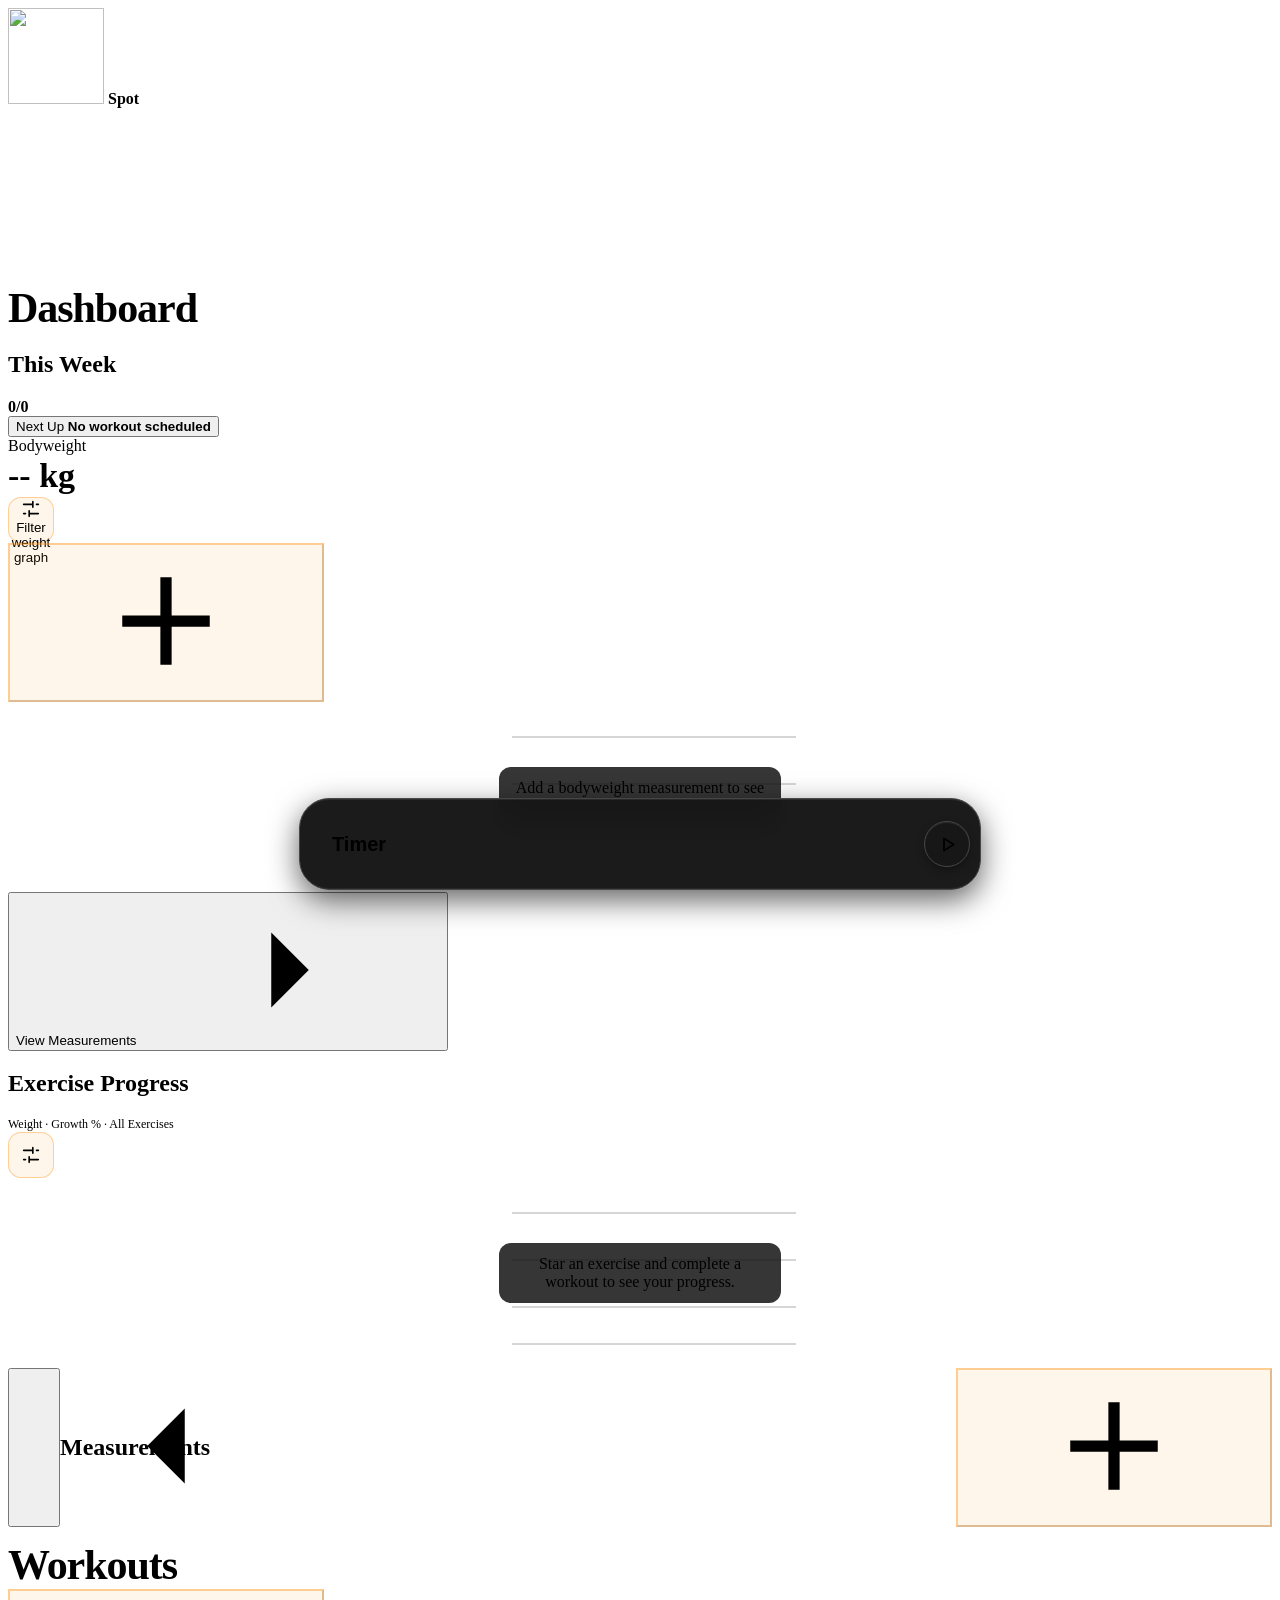
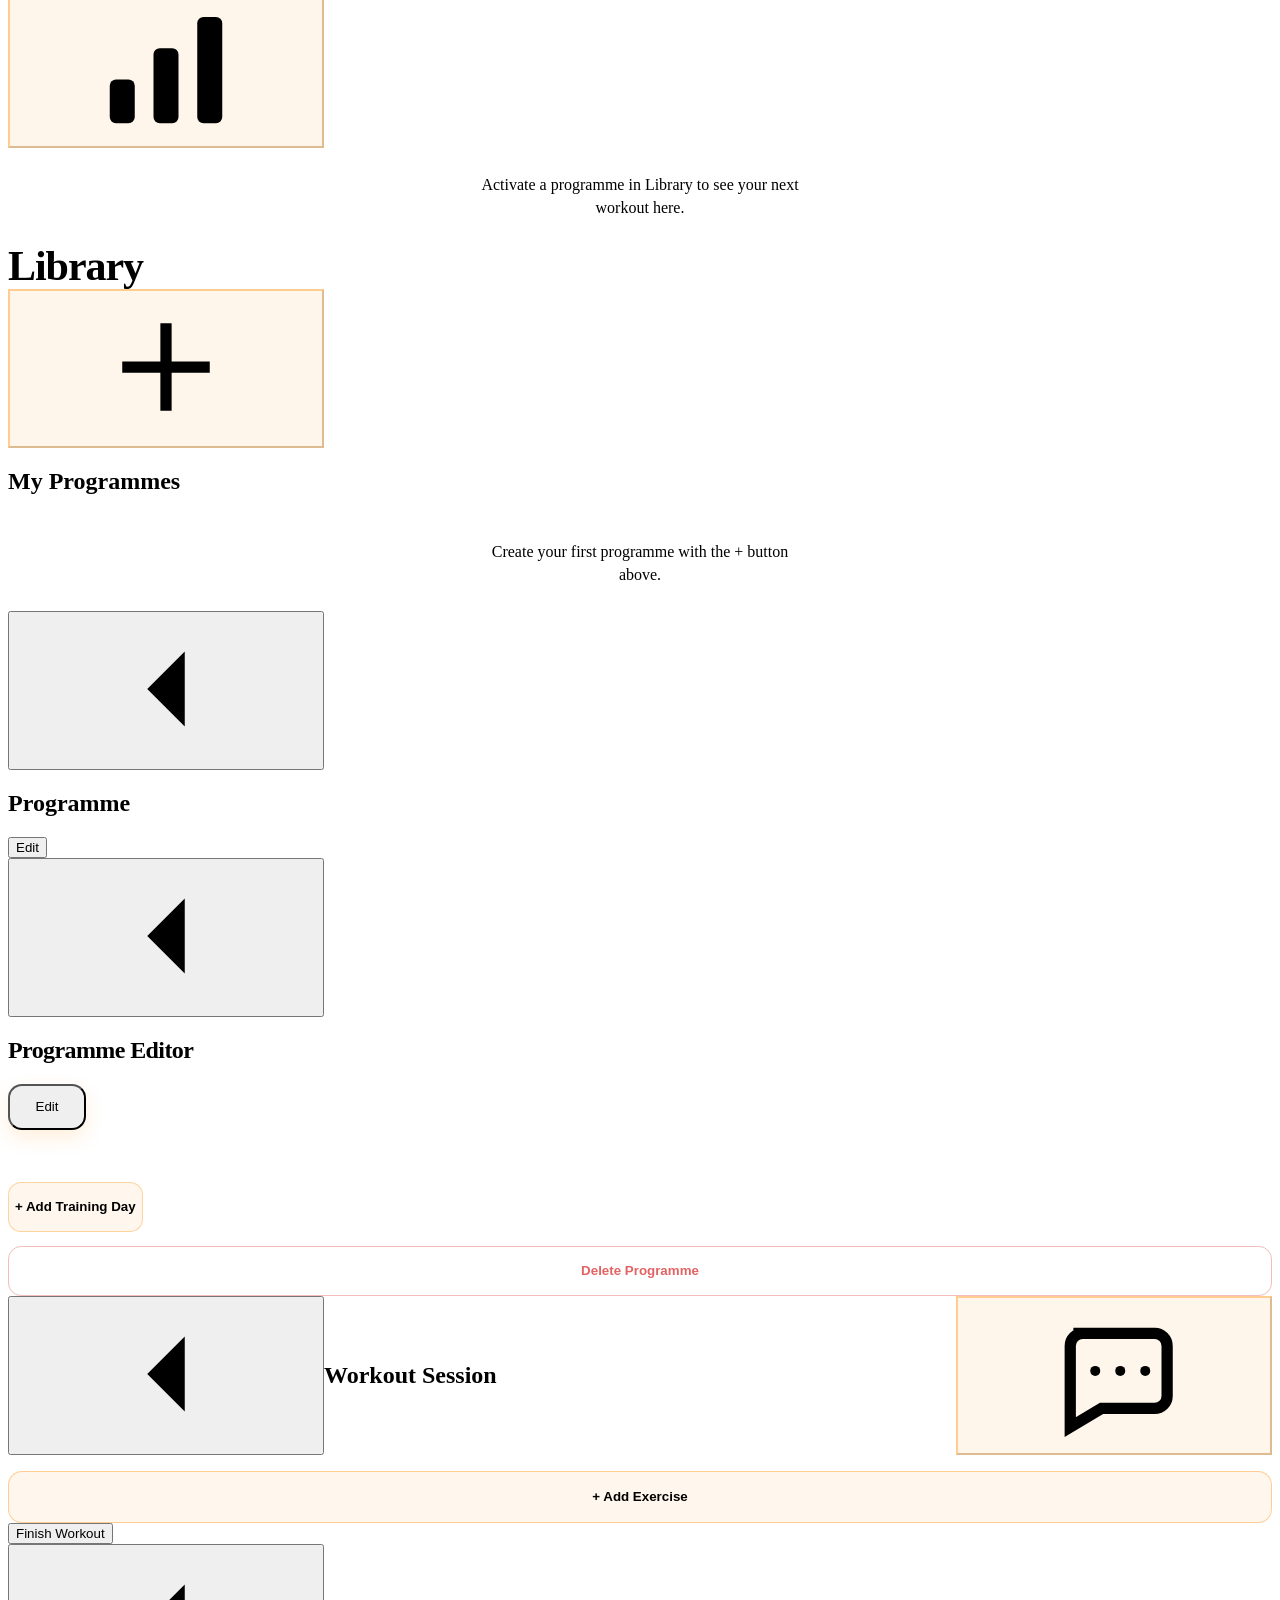
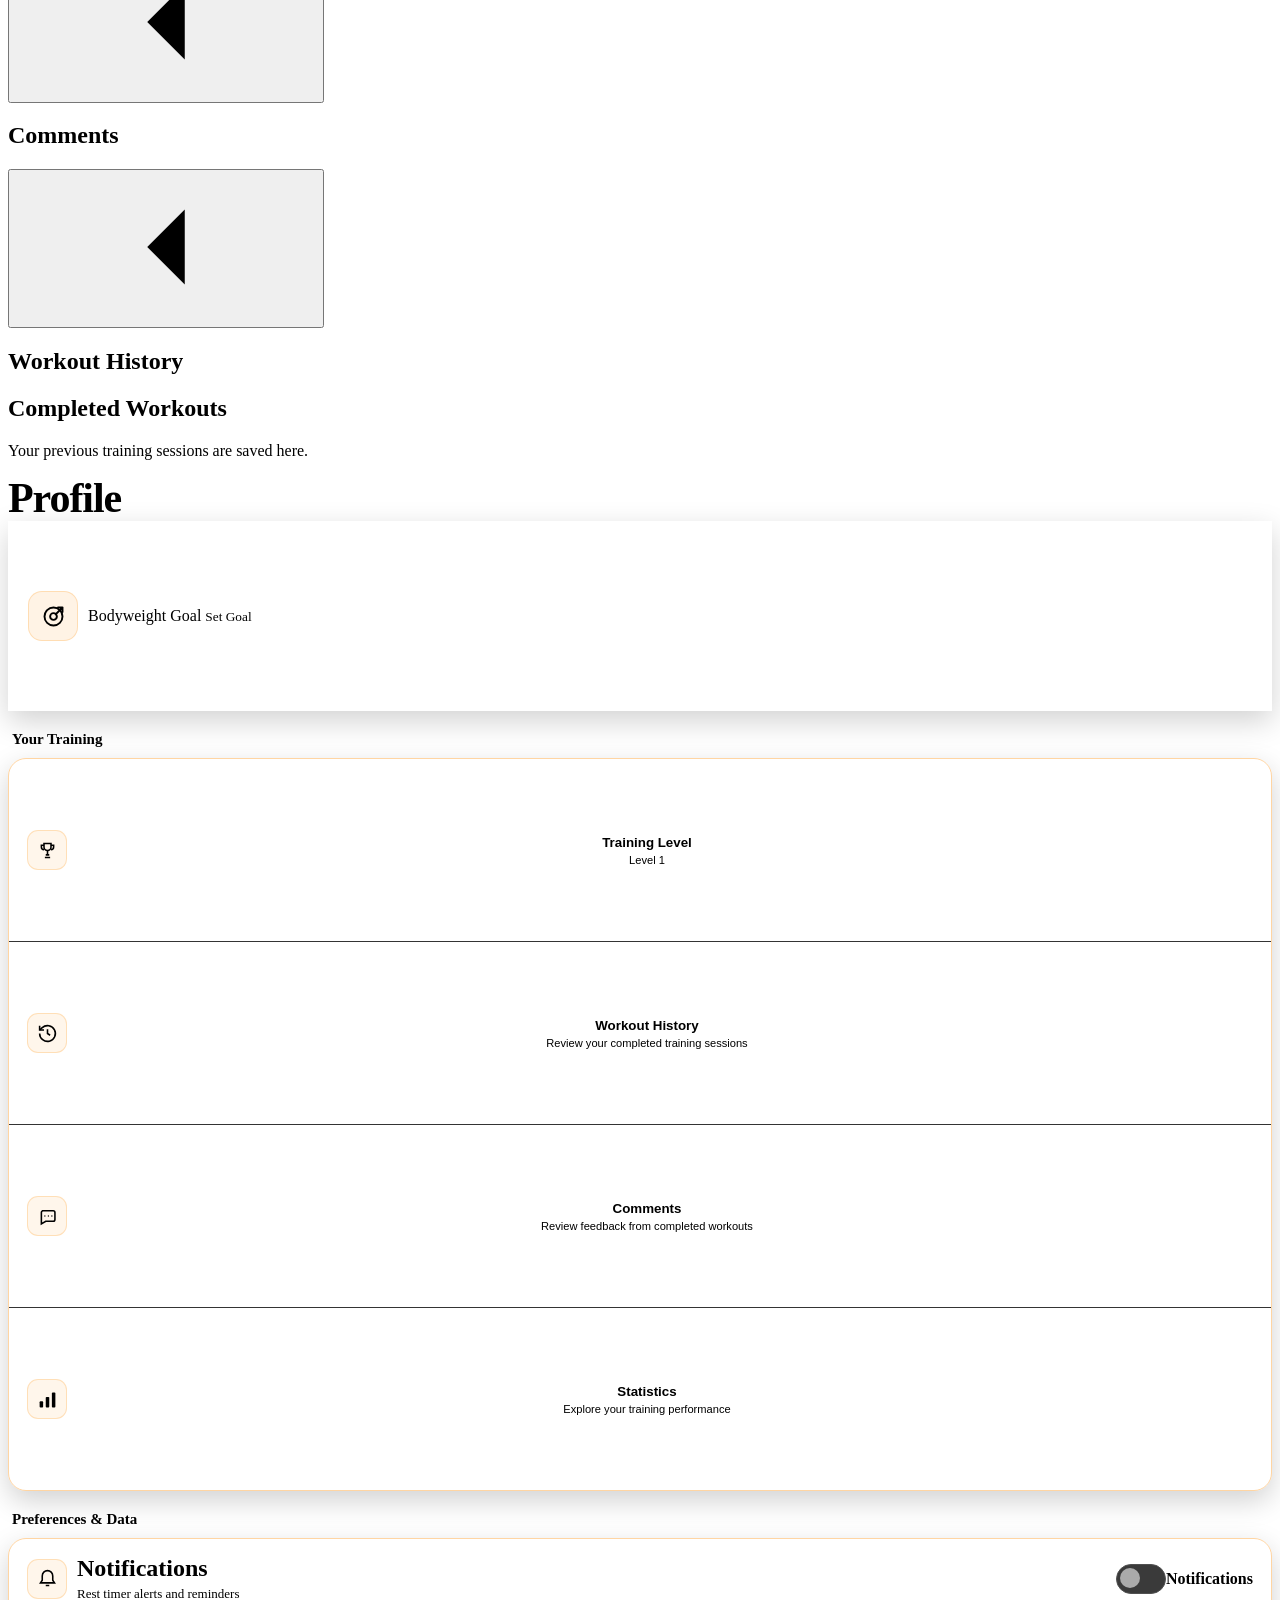
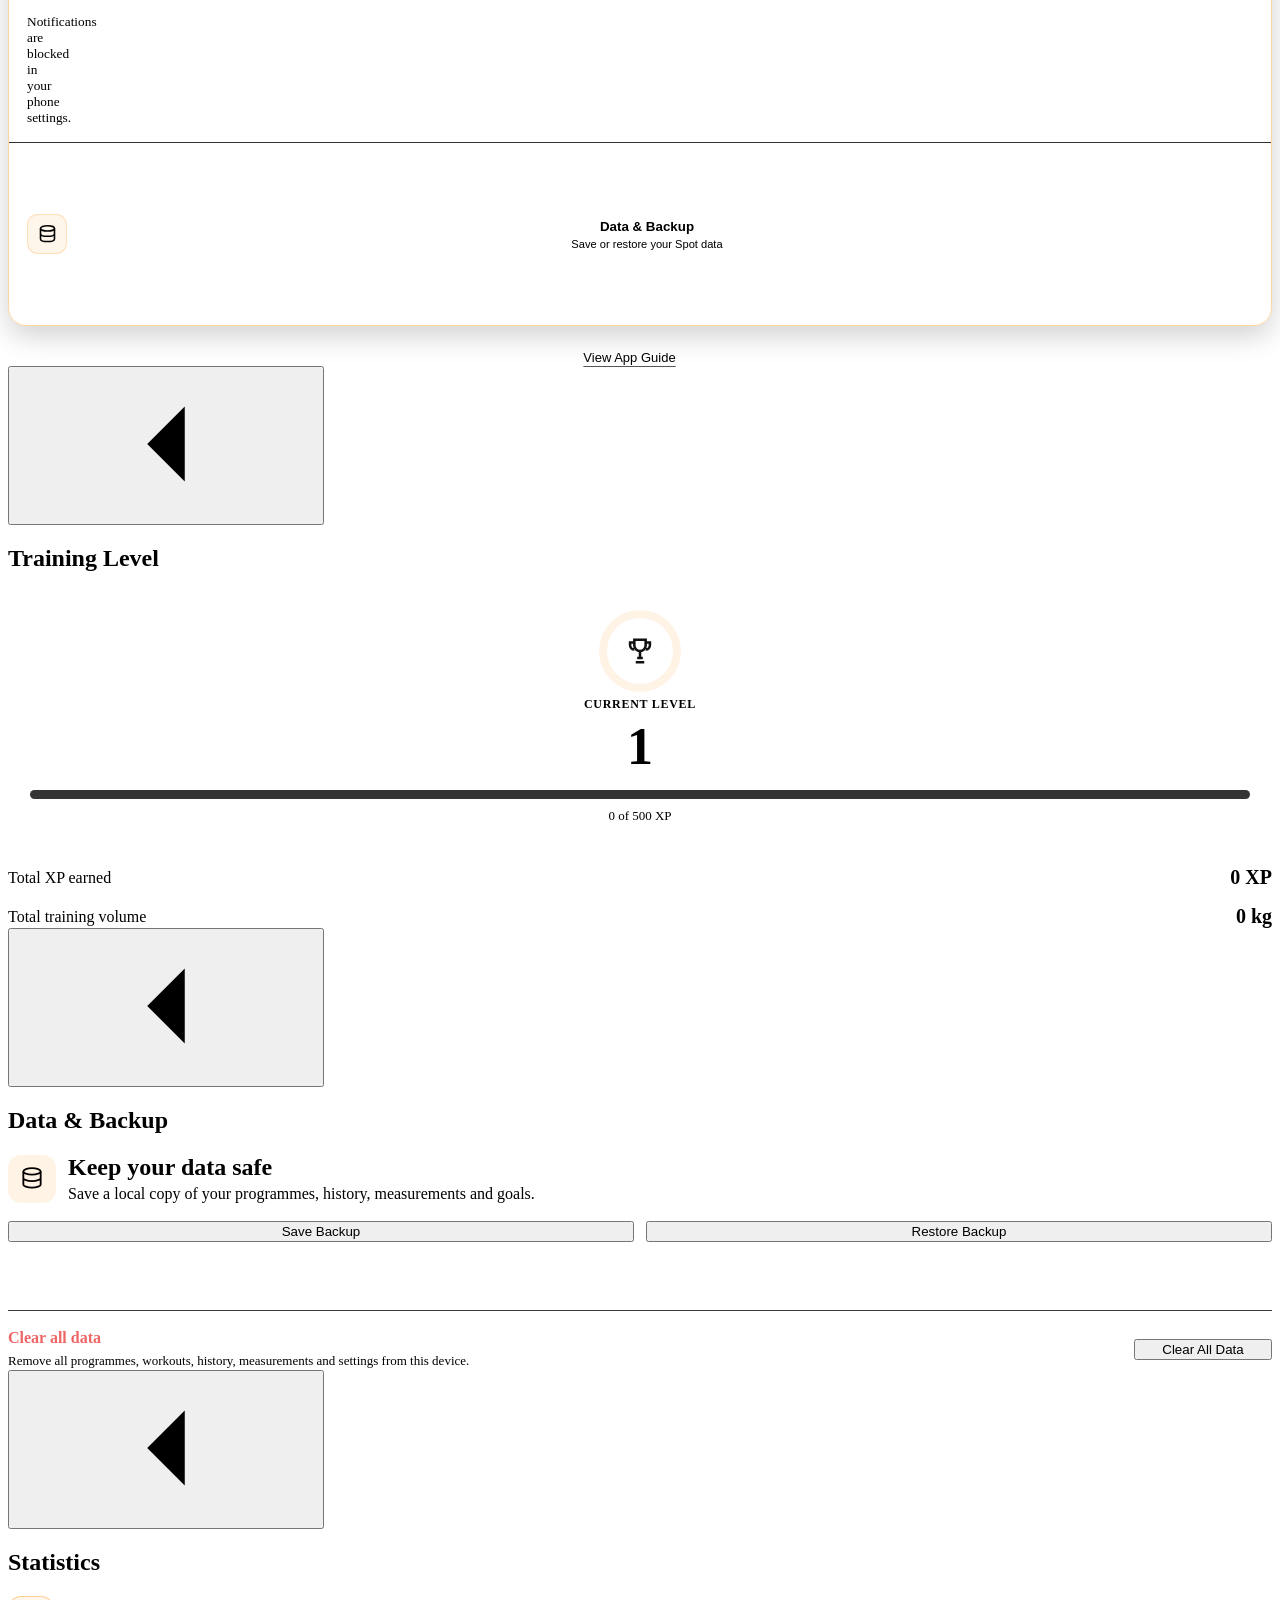
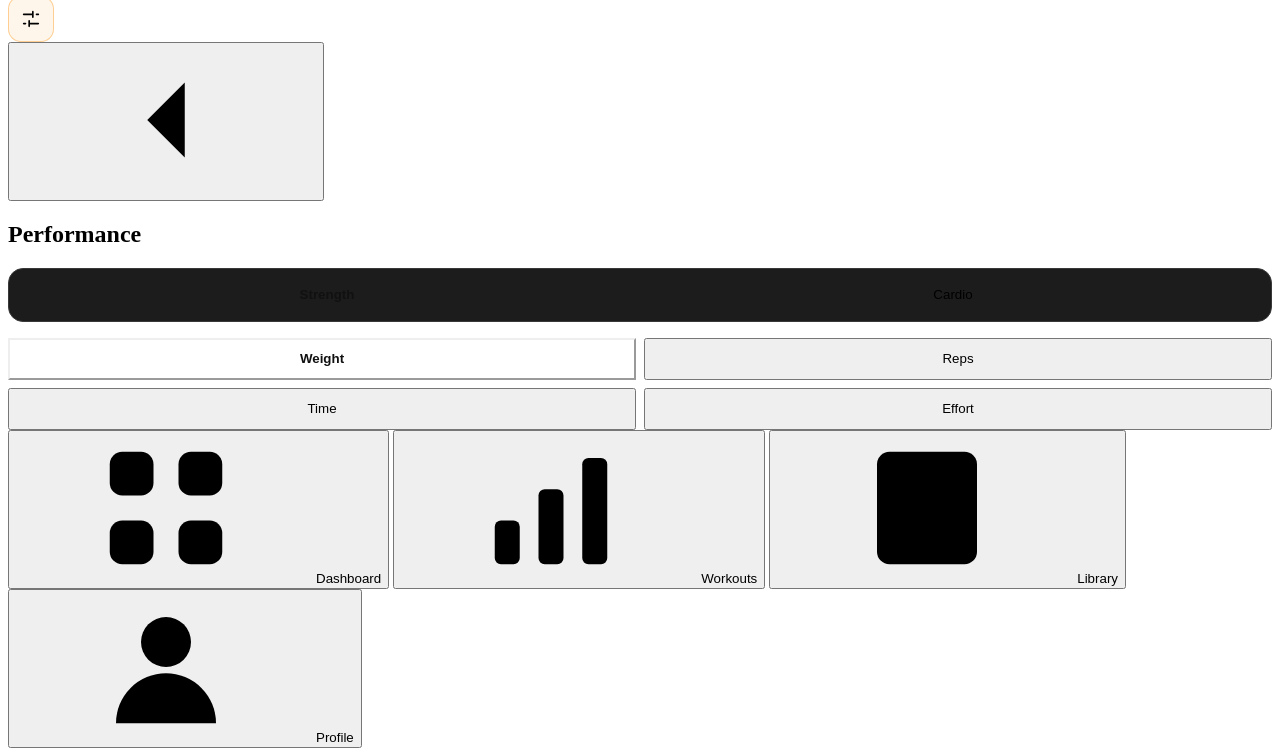
==== commit 7937e2db: "Add files via upload" ====
--- a/index.html
+++ b/index.html
@@ -18,7 +18,7 @@
 
   <!-- MAIN STYLESHEET -->
   <link rel="stylesheet" href="style.css?v=46">
-  <link rel="stylesheet" href="refinements.css?v=39">
+  <link rel="stylesheet" href="refinements.css?v=40">
 </head>
 
 <body>
@@ -1185,14 +1185,14 @@
 
   <script src="storage.js?v=16"></script>
   <script src="dashboard.js?v=39"></script>
-  <script src="library.js?v=52"></script>
-  <script src="programme-overview.js?v=6"></script>
+  <script src="library.js?v=53"></script>
+  <script src="programme-overview.js?v=7"></script>
   <script src="programme-editor.js?v=40"></script>
-  <script src="workout-session.js?v=54"></script>
+  <script src="workout-session.js?v=55"></script>
   <script src="workout-history.js?v=26"></script>
   <script src="profile.js?v=13"></script>
   <script src="statistics.js?v=20"></script>
-  <script src="measurements.js?v=6"></script>
+  <script src="measurements.js?v=7"></script>
   <script src="data-management.js?v=6"></script>
   <script src="onboarding.js?v=1"></script>
 
--- a/refinements.css
+++ b/refinements.css
@@ -685,28 +685,28 @@
 /* Programme library: block-wide progress and compact activation controls. */
 .programme-card.active-programme {
   position:relative;
-  padding:16px 18px !important;
+  padding:14px 18px !important;
   background:#1b1b1b !important;
   border:1.5px solid var(--orange) !important;
   box-shadow:0 8px 22px rgba(0,0,0,.22) !important;
 }
 .programme-card.active-programme > .compact-card-header {
-  grid-template-columns:minmax(0,1fr) auto !important;align-items:start;margin-bottom:14px;
+  grid-template-columns:minmax(0,1fr) auto !important;align-items:start;margin-bottom:10px;
 }
 .programme-percentage-badge {
   display:grid;place-items:center;min-width:56px;min-height:36px;padding:6px 10px;
   color:var(--orange);background:rgba(255,140,0,.08);border:1px solid rgba(255,140,0,.42);
   border-radius:11px;font-size:16px;font-weight:850;
 }
-.programme-block-progress { display:grid;gap:6px; }
-.programme-block-progress-track { height:13px;overflow:hidden;background:#343434;border-radius:999px; }
+.programme-block-progress { display:grid;gap:4px; }
+.programme-block-progress-track { height:18px;overflow:hidden;background:#343434;border-radius:999px; }
 .programme-block-progress-track > span {
   display:block;height:100%;background:var(--orange);border-radius:inherit;
   transition:width 450ms cubic-bezier(.2,.8,.2,1);
 }
 .programme-card-footer {
   display:flex;align-items:center;justify-content:space-between;gap:12px;
-  margin-top:14px;padding-top:0;border-top:0;
+  margin-top:10px;padding-top:0;border-top:0;
 }
 .programme-card-footer > span { display:flex;flex-wrap:wrap;gap:5px 12px;color:var(--grey);font-size:13px;font-weight:650; }
 .programme-card-footer > span span:first-child { color:var(--white); }
@@ -736,17 +736,22 @@
 }
 
 /* Measurements: profile-style summary and compact rows. */
-.measurements-header { grid-template-columns:52px minmax(0,1fr) 52px !important;align-items:center; }
+.measurements-header {
+  display:grid !important;grid-template-columns:52px minmax(0,1fr) 52px !important;
+  align-items:center;width:100%;
+}
 .measurements-header h1 { margin:0; }
+.measurements-header #measurementsAddWeight { justify-self:end; }
 #measurementsSummary { margin-bottom:16px; }
 .measurements-summary-card {
-  display:grid;grid-template-columns:58px minmax(0,1fr);align-items:center;gap:14px;padding:18px !important;
+  display:grid;grid-template-columns:58px minmax(0,1fr) minmax(128px,auto);align-items:center;gap:14px;padding:18px !important;
 }
 .measurements-summary-card > div { display:grid;gap:3px; }
 .measurements-summary-card small { color:var(--grey);font-size:11px;font-weight:800;letter-spacing:.06em;text-transform:uppercase; }
 .measurements-summary-card strong { font-size:27px;line-height:1.1; }
 .measurements-summary-card span { color:var(--grey);font-size:13px; }
-.measurements-summary-card > p { grid-column:2;margin:4px 0 0;color:var(--orange);font-size:13px;font-weight:750; }
+.measurements-summary-meta { justify-items:end;text-align:right; }
+.measurements-summary-meta p { margin:2px 0 0;color:var(--orange);font-size:13px;font-weight:750; }
 #measurementsList { display:grid !important;gap:12px !important; }
 #measurementsList .measurement-card {
   display:grid !important;grid-template-columns:minmax(0,1fr) auto !important;align-items:center !important;
@@ -771,13 +776,37 @@
   padding:0 !important;color:var(--orange) !important;background:transparent !important;border:0 !important;border-radius:10px !important;
 }
 .session-edit-trigger svg { width:21px;height:21px;fill:none;stroke:currentColor;stroke-width:2; }
+.session-exercise-title .session-edit-panel {
+  position:fixed !important;z-index:2200 !important;right:auto !important;bottom:auto !important;
+  width:min(230px,calc(100vw - 24px));max-height:calc(100vh - 24px);overflow-y:auto;
+}
 .session-exercise-actions { grid-template-columns:minmax(0,1fr) auto !important;align-items:center; }
 .session-exercise-actions .exercise-complete-button {
   grid-column:2;width:auto !important;min-width:78px !important;min-height:40px !important;margin:0 !important;padding:8px 15px !important;
-  color:var(--orange) !important;background:transparent !important;border:1px solid rgba(255,140,0,.42) !important;border-radius:11px !important;
+  color:#111 !important;background:var(--orange) !important;border:1px solid var(--orange) !important;border-radius:11px !important;
   transition:transform 120ms ease,background 160ms ease !important;
 }
-.session-exercise-actions .exercise-complete-button:active { transform:scale(.96);background:rgba(255,140,0,.08) !important; }
+.session-exercise-actions .exercise-complete-button:active { transform:scale(.96);background:#e67e00 !important; }
+
+.overview-deactivate-button {
+  display:block;width:100%;min-height:48px;margin:20px 0 0;color:#ef6666;background:transparent;
+  border:1px solid rgba(239,102,102,.55);border-radius:14px;font-weight:800;
+}
+.programme-card.active-programme { animation:programme-card-arrive 280ms cubic-bezier(.2,.8,.2,1) both; }
+@keyframes programme-card-arrive {
+  from { opacity:.55;transform:translateY(8px); }
+  to { opacity:1;transform:translateY(0); }
+}
+.programme-block-progress-track > span { animation:programme-progress-grow 520ms cubic-bezier(.2,.8,.2,1) both;transform-origin:left; }
+@keyframes programme-progress-grow { from { transform:scaleX(0); } to { transform:scaleX(1); } }
+.workout-summary-card.next-workout > .compact-card-header,
+.workout-summary-card.next-workout > .compact-card-header > div { align-self:center !important; }
+.workout-summary-card.next-workout h3 { margin-top:0;margin-bottom:5px; }
+@media (max-width:480px) {
+  .measurements-summary-card { grid-template-columns:48px minmax(0,1fr) minmax(108px,auto);gap:10px;padding:16px !important; }
+  .measurements-summary-card strong { font-size:23px; }
+  .measurements-summary-meta span,.measurements-summary-meta p { font-size:12px; }
+}
 .dashboard-next-row { grid-template-columns:minmax(0,1fr) 94px !important; }
 .next-workout-start { min-height:42px !important;margin:20px 14px 20px 0 !important;padding:9px 12px !important; }
 .session-cardio-row { display:grid !important;gap:14px !important; }
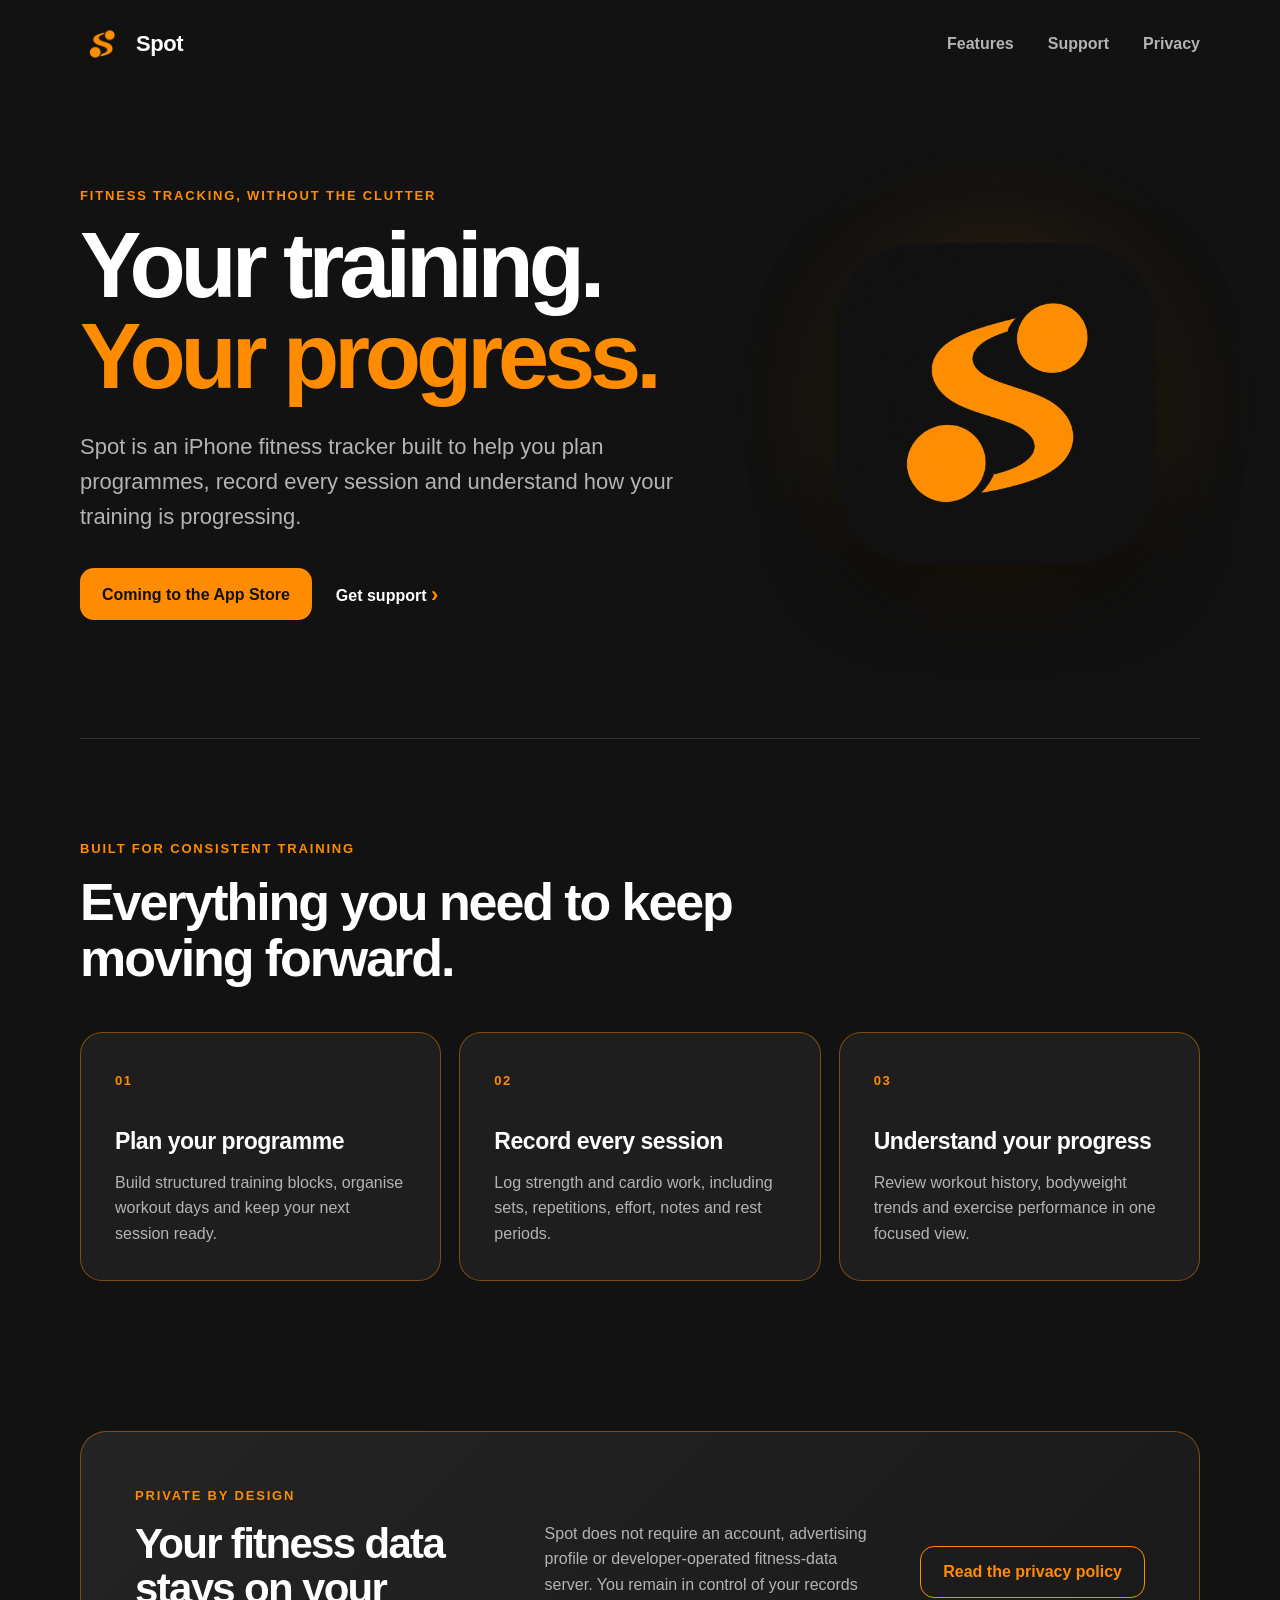
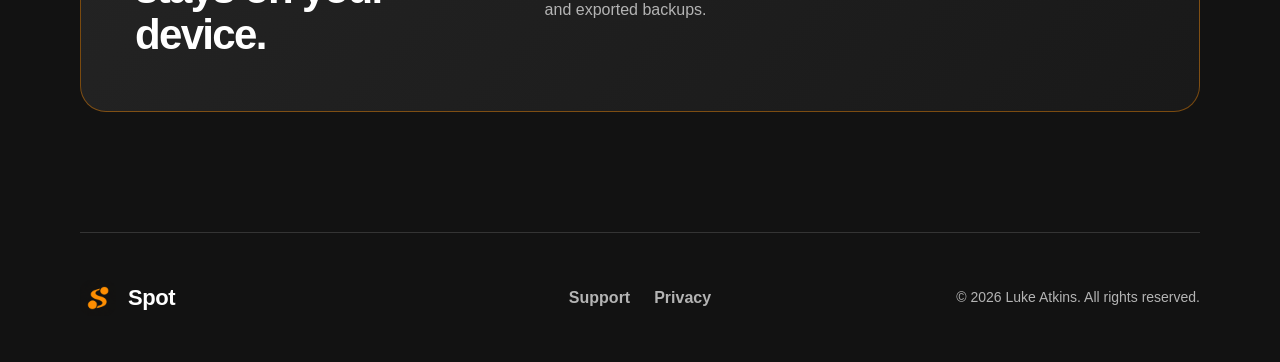
==== commit 342f25cd: "Publish Spot public website" ====
--- a/index.html
+++ b/index.html
@@ -1,1200 +1,49 @@
-<!DOCTYPE html>
+<!doctype html>
 <html lang="en">
-
 <head>
-  <meta charset="UTF-8">
-  <meta name="viewport" content="width=device-width, initial-scale=1, maximum-scale=1, user-scalable=no">
-
+  <meta charset="utf-8">
+  <meta name="viewport" content="width=device-width,initial-scale=1,viewport-fit=cover">
   <meta name="theme-color" content="#121212">
-  <meta name="apple-mobile-web-app-capable" content="yes">
-  <meta name="apple-mobile-web-app-status-bar-style" content="black-translucent">
-  <meta name="apple-mobile-web-app-title" content="Spot">
-
-  <title>Spot</title>
-
-  <link rel="manifest" href="manifest.webmanifest?v=2">
-  <link rel="apple-touch-icon" href="icons/apple-touch-icon.png">
-  <link rel="icon" type="image/png" sizes="32x32" href="icons/favicon-32.png">
-
-  <!-- MAIN STYLESHEET -->
-  <link rel="stylesheet" href="style.css?v=46">
-  <link rel="stylesheet" href="refinements.css?v=40">
+  <meta name="description" content="Spot is a focused iPhone fitness tracker for planning programmes, recording workouts and understanding your progress.">
+  <meta property="og:title" content="Spot – Fitness Tracker">
+  <meta property="og:description" content="Plan your training. Track every session. See your progress.">
+  <meta property="og:type" content="website">
+  <meta property="og:image" content="https://twgbknkp77-cmyk.github.io/Spot/assets/spot-icon-1024.png">
+  <title>Spot – Fitness Tracker</title>
+  <link rel="icon" href="assets/favicon-32.png" sizes="32x32">
+  <link rel="apple-touch-icon" href="assets/apple-touch-icon.png">
+  <link rel="stylesheet" href="styles.css">
 </head>
-
 <body>
-
-  <!-- APP LOADING SCREEN -->
-  <div id="splashScreen" class="splash-screen" aria-label="Spot is loading">
-    <img src="icons/spot-icon-192.png" alt="" width="96" height="96">
-    <strong>Spot</strong>
-    <span class="splash-loader" aria-hidden="true"></span>
-  </div>
-
-  <!-- FIRST-USE APP GUIDE -->
-  <div id="onboardingOverlay" class="onboarding-overlay" hidden>
-    <section
-      class="onboarding-panel"
-      role="dialog"
-      aria-modal="true"
-      aria-labelledby="onboardingTitle"
-    >
-      <button type="button" id="skipOnboarding" class="onboarding-skip">
-        Skip
-      </button>
-
-      <div class="onboarding-slides">
-        <article class="onboarding-slide active" data-onboarding-slide="0">
-          <img src="icons/spot-icon-192.png" alt="" width="88" height="88">
-          <p class="onboarding-eyebrow">Welcome</p>
-          <h1 id="onboardingTitle">Meet Spot</h1>
-          <p>Build your training plan, record every session and see your progress in one place.</p>
-        </article>
-
-        <article class="onboarding-slide" data-onboarding-slide="1" hidden>
-          <span class="onboarding-symbol" aria-hidden="true">
-            <svg><use href="#icon-library"></use></svg>
-          </span>
-          <p class="onboarding-eyebrow">Plan</p>
-          <h1>Create your programme</h1>
-          <p>Use Library to create flexible training weeks, add strength or cardio exercises and arrange your days.</p>
-        </article>
-
-        <article class="onboarding-slide" data-onboarding-slide="2" hidden>
-          <span class="onboarding-symbol" aria-hidden="true">
-            <svg><use href="#icon-progress"></use></svg>
-          </span>
-          <p class="onboarding-eyebrow">Train</p>
-          <h1>Follow what is next</h1>
-          <p>Start the next workout, enter each result and finish it to move it into your history.</p>
-        </article>
-
-        <article class="onboarding-slide" data-onboarding-slide="3" hidden>
-          <span class="onboarding-symbol" aria-hidden="true">
-            <svg><use href="#icon-profile"></use></svg>
-          </span>
-          <p class="onboarding-eyebrow">Progress</p>
-          <h1>Make Spot yours</h1>
-          <p>Set bodyweight and exercise goals, track progress and save a backup from your Profile.</p>
-        </article>
+  <header class="site-header">
+    <a class="brand" href="index.html" aria-label="Spot home"><img src="assets/spot-icon-192.png" alt="" width="44" height="44"><span>Spot</span></a>
+    <nav aria-label="Primary navigation"><a href="#features">Features</a><a href="support.html">Support</a><a href="privacy.html">Privacy</a></nav>
+  </header>
+  <main>
+    <section class="hero">
+      <div class="hero-copy">
+        <p class="eyebrow">Fitness tracking, without the clutter</p>
+        <h1>Your training.<br><span>Your progress.</span></h1>
+        <p class="lead">Spot is an iPhone fitness tracker built to help you plan programmes, record every session and understand how your training is progressing.</p>
+        <div class="hero-actions"><span class="availability">Coming to the App Store</span><a class="text-link" href="support.html">Get support <span aria-hidden="true">›</span></a></div>
       </div>
-
-      <div id="onboardingDots" class="onboarding-dots" aria-hidden="true"></div>
-
-      <div class="onboarding-actions">
-        <button type="button" id="onboardingBack">Back</button>
-        <button type="button" id="onboardingNext" class="primary-button">Next</button>
+      <div class="app-mark" aria-label="Spot app icon"><div class="icon-glow"></div><img src="assets/spot-icon-1024.png" alt="Spot fitness tracker app icon" width="320" height="320"></div>
+    </section>
+    <section class="features" id="features" aria-labelledby="features-title">
+      <div class="section-heading"><p class="eyebrow">Built for consistent training</p><h2 id="features-title">Everything you need to keep moving forward.</h2></div>
+      <div class="feature-grid">
+        <article class="feature-card"><span class="feature-number">01</span><h3>Plan your programme</h3><p>Build structured training blocks, organise workout days and keep your next session ready.</p></article>
+        <article class="feature-card"><span class="feature-number">02</span><h3>Record every session</h3><p>Log strength and cardio work, including sets, repetitions, effort, notes and rest periods.</p></article>
+        <article class="feature-card"><span class="feature-number">03</span><h3>Understand your progress</h3><p>Review workout history, bodyweight trends and exercise performance in one focused view.</p></article>
       </div>
     </section>
-  </div>
-
-  <!-- SHARED OUTLINE ICONS -->
-  <svg class="icon-sprite" aria-hidden="true">
-    <symbol id="icon-dashboard" viewBox="0 0 24 24"><rect x="3" y="3" width="7" height="7" rx="2"/><rect x="14" y="3" width="7" height="7" rx="2"/><rect x="3" y="14" width="7" height="7" rx="2"/><rect x="14" y="14" width="7" height="7" rx="2"/></symbol>
-    <symbol id="icon-progress" viewBox="0 0 24 24"><rect x="3" y="14" width="4" height="7" rx="1" fill="currentColor" stroke="none"/><rect x="10" y="9" width="4" height="12" rx="1" fill="currentColor" stroke="none"/><rect x="17" y="4" width="4" height="17" rx="1" fill="currentColor" stroke="none"/></symbol>
-    <symbol id="icon-library" viewBox="0 0 24 24"><rect x="4" y="3" width="16" height="18" rx="2"/><path d="M8 3v18M11 8h6M11 12h6M11 16h5"/></symbol>
-    <symbol id="icon-edit" viewBox="0 0 24 24"><path d="m4 20 4.2-1 10.9-10.9a2.1 2.1 0 0 0-3-3L5.2 16Z"/><path d="m14.8 6.4 2.8 2.8"/></symbol>
-    <symbol id="icon-profile" viewBox="0 0 24 24"><circle cx="12" cy="8" r="4"/><path d="M4 21a8 8 0 0 1 16 0"/></symbol>
-    <symbol id="icon-filter" viewBox="0 0 24 24"><path d="M4 7h10M18 7h2M14 4v6M4 17h2M10 17h10M10 14v6"/></symbol>
-    <symbol id="icon-target" viewBox="0 0 24 24"><circle cx="12" cy="12" r="8"/><circle cx="12" cy="12" r="3"/><path d="m14 10 6-6M16 4h4v4"/></symbol>
-    <symbol id="icon-bell" viewBox="0 0 24 24"><path d="M6 9a6 6 0 0 1 12 0v5l2 3H4l2-3Z"/><path d="M10 20h4"/></symbol>
-    <symbol id="icon-history" viewBox="0 0 24 24"><path d="M3 12a9 9 0 1 0 3-6.7L3 8"/><path d="M3 3v5h5M12 7v5l3 2"/></symbol>
-    <symbol id="icon-dumbbell" viewBox="0 0 24 24"><path d="M6 9v6M3.5 10.5v3M18 9v6M20.5 10.5v3M6 12h12"/></symbol>
-    <symbol id="icon-clock" viewBox="0 0 24 24"><circle cx="12" cy="12" r="8"/><path d="M12 7v5l3 2"/></symbol>
-    <symbol id="icon-trend" viewBox="0 0 24 24"><path d="m4 16 5-5 4 3 7-8"/><path d="M16 6h4v4"/></symbol>
-    <symbol id="icon-trophy" viewBox="0 0 24 24"><path d="M8 4h8v4a4 4 0 0 1-8 0Z"/><path d="M8 6H5v2a3 3 0 0 0 3 3M16 6h3v2a3 3 0 0 1-3 3M12 12v5M9 20h6M10 17h4"/></symbol>
-    <symbol id="icon-plus" viewBox="0 0 24 24"><path d="M12 5v14M5 12h14"/></symbol>
-    <symbol id="icon-arrow-right" viewBox="0 0 24 24"><path d="m9 18 6-6-6-6"/></symbol>
-    <symbol id="icon-arrow-left" viewBox="0 0 24 24"><path d="m15 18-6-6 6-6"/></symbol>
-    <symbol id="icon-trash" viewBox="0 0 24 24"><path d="M4 7h16M9 7V4h6v3M7 7l1 13h8l1-13M10 11v5M14 11v5"/></symbol>
-    <symbol id="icon-play" viewBox="0 0 24 24"><path d="m8 5 11 7-11 7Z"/></symbol>
-    <symbol id="icon-pause" viewBox="0 0 24 24"><path d="M8 5v14M16 5v14"/></symbol>
-    <symbol id="icon-stop" viewBox="0 0 24 24"><rect x="6" y="6" width="12" height="12" rx="2"/></symbol>
-    <symbol id="icon-check-smooth" viewBox="0 0 24 24"><path d="m5 12.5 4.2 4.2L19 7"/></symbol>
-    <symbol id="icon-star-round" viewBox="0 0 24 24"><path d="M12 3.8 14.45 8.8l5.5.8-3.98 3.88.94 5.47L12 16.37l-4.91 2.58.94-5.47L4.05 9.6l5.5-.8Z"/></symbol>
-    <symbol id="icon-comment" viewBox="0 0 24 24"><path d="M5.5 5.5h13a2 2 0 0 1 2 2v8a2 2 0 0 1-2 2H10l-5 3v-13a2 2 0 0 1 2-2Z"/><circle cx="9" cy="11.5" r=".8" fill="currentColor" stroke="none"/><circle cx="13" cy="11.5" r=".8" fill="currentColor" stroke="none"/><circle cx="17" cy="11.5" r=".8" fill="currentColor" stroke="none"/></symbol>
-    <symbol id="icon-copy" viewBox="0 0 24 24"><rect x="8" y="8" width="11" height="11" rx="2"/><path d="M16 8V6a2 2 0 0 0-2-2H6a2 2 0 0 0-2 2v8a2 2 0 0 0 2 2h2"/></symbol>
-    <symbol id="icon-database" viewBox="0 0 24 24"><ellipse cx="12" cy="5" rx="8" ry="3"/><path d="M4 5v6c0 1.7 3.6 3 8 3s8-1.3 8-3V5M4 11v6c0 1.7 3.6 3 8 3s8-1.3 8-3v-6"/></symbol>
-  </svg>
-
-  <main>
-
-    <!-- DASHBOARD PAGE -->
-    <section id="dashboard" class="page active">
-
-      <div class="page-header"><h1>Dashboard</h1></div>
-
-      <!-- WEEKLY PROGRESS AND NEXT WORKOUT -->
-      <div class="card dashboard-status-card">
-        <div class="weekly-progress-heading">
-          <h2>This Week</h2>
-          <strong id="weeklyProgressCount">0/0</strong>
-        </div>
-
-        <div class="progress-track weekly-progress-track">
-          <div id="weeklyProgressFill" class="progress-fill"></div>
-        </div>
-
-        <div class="dashboard-next-row">
-          <button
-            type="button"
-            id="dashboardViewWorkout"
-            class="next-workout-copy"
-            aria-label="View next workout"
-          >
-            <span id="dashboardNextLabel">Next Up</span>
-            <strong id="nextWorkoutName">No workout scheduled</strong>
-          </button>
-
-          <button
-            type="button"
-            id="dashboardStartWorkout"
-            class="next-workout-start"
-            hidden
-          >
-            Start
-          </button>
-        </div>
-
-        <div id="dashboardWeekComplete" class="dashboard-week-complete" hidden>
-          <header>
-            <span class="dashboard-week-complete-check"><svg aria-hidden="true"><use href="#icon-check-smooth"></use></svg></span>
-            <div><small id="dashboardCompleteWeekLabel">Training week</small><h2>Week Complete</h2></div>
-          </header>
-          <div class="dashboard-week-complete-stats">
-            <span><strong id="dashboardCompleteMinutes">0</strong><small>Minutes</small></span>
-            <span><strong id="dashboardCompleteVolume">0</strong><small>Volume kg</small></span>
-          </div>
-        </div>
-      </div>
-
-      <!-- BODYWEIGHT -->
-<div class="card bodyweight-card">
-
-<!-- BODYWEIGHT HEADING AND FILTER -->
-<div class="bodyweight-header">
-
-  <div class="bodyweight-title">
-    <span>Bodyweight</span>
-    <strong id="currentWeight">-- kg</strong>
-    <small id="weightPeriodChange"></small>
-  </div>
-
-  <div class="bodyweight-actions">
-  <div class="weight-filter-control">
-
-    <button
-      type="button"
-      id="toggleWeightFilters"
-      aria-expanded="false"
-      aria-controls="weightFilterOptions"
-    >
-      <svg aria-hidden="true"><use href="#icon-filter"></use></svg>
-      <span class="sr-only">Filter weight graph</span>
-    </button>
-
-    <div
-      id="weightFilterOptions"
-      class="weight-filters"
-      hidden
-    >
-      <button type="button" data-days="7">
-        7 Days
-      </button>
-
-      <button
-        type="button"
-        data-days="30"
-        class="active"
-      >
-        30 Days
-      </button>
-
-      <button type="button" data-days="90">
-        3 Months
-      </button>
-
-      <button type="button" data-days="180">
-        6 Months
-      </button>
-
-      <button type="button" data-days="365">
-        1 Year
-      </button>
-
-      <button type="button" data-days="all">
-        All Time
-      </button>
-    </div>
-
-  </div>
-
-    <button type="button" id="openWeightModal" class="icon-button" aria-label="Add weight">
-      <svg aria-hidden="true"><use href="#icon-plus"></use></svg>
-    </button>
-
-  </div>
-
-</div>
-
-  <!-- BODYWEIGHT GRAPH -->
-  <div id="weightChart"></div>
-
-  <button
-    type="button"
-    class="bodyweight-measurements-link"
-    onclick="renderMeasurements(); showPage('measurements')"
-  >
-    View Measurements
-    <svg aria-hidden="true"><use href="#icon-arrow-right"></use></svg>
-  </button>
-
-    <p id="weightMessage" aria-live="polite"></p>
-
-</div>
-
-<!-- EXERCISE PROGRESS -->
-<div class="card goal-progress-card">
-  <div class="progress-chart-header">
-    <div><h2 id="exerciseProgressTitle">Exercise Progress</h2><p id="exerciseProgressFilterSummary" class="chart-filter-summary">Weight · Growth % · All Exercises</p></div>
-    <button type="button" id="openProgressFilters" class="icon-button" aria-label="Filter exercise progress" aria-expanded="false"><svg aria-hidden="true"><use href="#icon-filter"></use></svg></button>
-  </div>
-  <div id="exerciseProgressChart"></div>
-  <div id="exerciseProgressLegend" class="exercise-progress-legend"></div>
-</div>
-
-<dialog id="progressFilterDialog" class="decision-dialog" aria-labelledby="progressFilterTitle" tabindex="-1">
-  <h2 id="progressFilterTitle">Progress Filters</h2>
-  <label for="progressMetricFilter">Metric</label>
-  <select id="progressMetricFilter"><option value="weight">Weight</option><option value="reps">Reps</option><option value="effort">Effort</option></select>
-  <label for="progressDisplayFilter">Display</label>
-  <select id="progressDisplayFilter"><option value="growth">Growth (%)</option><option value="actual">Actual Values</option></select>
-  <label for="progressScopeFilter">Scope</label>
-  <select id="progressScopeFilter"><option value="current">Current Block</option><option value="all">All Time</option></select>
-  <fieldset class="progress-exercise-choices"><legend>Exercises</legend><div id="progressExerciseChoices"></div></fieldset>
-  <button type="button" id="closeProgressFilters" class="primary-button">Done</button>
-</dialog>
-
-<!-- ADD WEIGHT POP-UP -->
-<dialog id="weightModal" aria-labelledby="weightModalTitle">
-
-  <h2 id="weightModalTitle" tabindex="-1" autofocus>Add Weight</h2>
-
-  <form id="weightForm">
-
-    <!-- DATE -->
-    <label for="weightDate">Date</label>
-    <input
-      type="date"
-      id="weightDate"
-      required
-    >
-
-    <!-- WEIGHT SELECTOR -->
-   <label for="weightInput">Weight (kg)</label>
-
-    <input
-        type="number"
-        id="weightInput"
-        inputmode="decimal"
-        min="20"
-        max="300"
-        step="0.1"
-        placeholder="e.g. 87.5"
-        required
->
-
-    <p id="weightFormMessage" class="form-message" aria-live="polite"></p>
-
-    <!-- ACTION BUTTONS -->
-    <div class="modal-actions">
-
-      <button
-        type="button"
-        id="cancelWeightModal"
-      >
-        Cancel
-      </button>
-
-      <button
-        type="submit"
-        class="primary-button"
-      >
-        Save Weight
-      </button>
-
-    </div>
-
-  </form>
-
-</dialog>
-
-</section>
-<!-- END DASHBOARD PAGE -->
-
-<!-- MEASUREMENTS PAGE -->
-<section id="measurements" class="page">
-  <div class="page-header measurements-header">
-    <button type="button" class="icon-button" onclick="showPage('dashboard')" aria-label="Back to dashboard">
-      <svg aria-hidden="true"><use href="#icon-arrow-left"></use></svg>
-    </button>
-    <h1>Measurements</h1>
-    <button type="button" id="measurementsAddWeight" class="icon-button outlined-icon-button" aria-label="Add weight">
-      <svg aria-hidden="true"><use href="#icon-plus"></use></svg>
-    </button>
-  </div>
-
-  <div id="measurementsSummary"></div>
-  <div id="measurementsList"></div>
-</section>
-
-<!-- EDIT MEASUREMENT POP-UP -->
-<dialog
-  id="editMeasurementModal"
-  aria-labelledby="editMeasurementTitle"
->
-  <h2 id="editMeasurementTitle" tabindex="-1">Edit Measurement</h2>
-
-  <form id="editMeasurementForm">
-    <input type="hidden" id="editMeasurementId">
-
-    <label for="editMeasurementDate">Date</label>
-    <input type="date" id="editMeasurementDate" required>
-
-    <label for="editMeasurementWeight">Weight (kg)</label>
-    <input
-      type="number"
-      id="editMeasurementWeight"
-      inputmode="decimal"
-      min="20"
-      max="300"
-      step="0.1"
-      required
-    >
-
-    <div class="modal-actions">
-      <button type="button" id="cancelMeasurementEdit">
-        Cancel
-      </button>
-
-      <button type="submit" class="primary-button">
-        Save Changes
-      </button>
-    </div>
-  </form>
-</dialog>
-
-
-    <!-- WORKOUTS PAGE -->
-<section id="workouts" class="page">
-  <div class="page-header">
-    <h1>Workouts</h1>
-    <button type="button" id="openWorkoutStatistics" class="icon-button outlined-icon-button" aria-label="View statistics">
-      <svg aria-hidden="true"><use href="#icon-progress"></use></svg>
-    </button>
-  </div>
-
-  <div id="activeWorkout">
-    <p>No active programme selected.</p>
-  </div>
-</section>
-
-      <!-- LIBRARY PAGE -->
-<section id="library" class="page">
-
-  <div class="page-header">
-    <h1>Library</h1>
-    <button type="button" class="icon-button outlined-icon-button" id="createProgramme" aria-label="Create programme">
-      <svg aria-hidden="true"><use href="#icon-plus"></use></svg>
-    </button>
-  </div>
-
-  <h2>My Programmes</h2>
-<div id="programmeLibrary">
-  <!-- Saved programmes will appear here -->
-</div>
-
-</section>
-
-<section id="programmeOverview" class="page">
-  <div class="page-header programme-overview-header">
-    <button type="button" class="icon-button" id="programmeOverviewBack" aria-label="Back to Library">
-      <svg aria-hidden="true"><use href="#icon-arrow-left"></use></svg>
-    </button>
-    <h1 id="programmeOverviewTitle">Programme</h1>
-    <button type="button" id="programmeOverviewEdit">Edit</button>
-  </div>
-  <div id="programmeOverviewContent"></div>
-</section>
-
-<!-- PROGRAMME EDITOR PAGE -->
-<section id="programmeEditor" class="page">
-  <div class="page-header editor-page-header">
-    <button type="button" class="icon-button" id="programmeEditorBack" aria-label="Back to library">
-      <svg aria-hidden="true"><use href="#icon-arrow-left"></use></svg>
-    </button>
-    <h1>Programme Editor</h1>
-    <button type="button" id="saveProgramme" class="editor-header-action">Edit</button>
-  </div>
-
-  <div id="editorProgrammeHeader"></div>
-
-  <div id="editorWorkouts">
-    <!-- Workouts and exercises will appear here -->
-  </div>
-
-  <button
-    type="button"
-    id="addWorkout"
-    class="primary-button"
-  >
-    + Add Training Day
-  </button>
-
-  <div id="editorEditActions" class="editor-edit-actions" hidden>
-    <button type="button" id="discardProgrammeChanges">Cancel</button>
-    <button type="button" id="commitProgrammeChanges" class="primary-button">Done</button>
-  </div>
-
-  <button type="button" id="deleteProgrammeFromEditor" class="editor-delete-programme">Delete Programme</button>
-
-</section>
-
-<!-- WORKOUT SESSION PAGE -->
-<section id="workoutSession" class="page">
-  <div class="session-header">
-    <button type="button" id="cancelWorkout" class="icon-button" aria-label="Back"><svg aria-hidden="true"><use href="#icon-arrow-left"></use></svg></button>
-    <div>
-      <h1 id="sessionWorkoutName">Workout Session</h1>
-      <p id="sessionProgrammeName"></p>
-    </div>
-    <button type="button" id="openWorkoutComment" class="icon-button outlined-icon-button session-comment-button" aria-label="Workout comment"><svg aria-hidden="true"><use href="#icon-comment"></use></svg><span class="comment-saved-dot" aria-hidden="true"></span></button>
-  </div>
-
-  <!-- EXERCISES AND SETS -->
-  <div id="sessionExercises">
-    <!-- Exercises will appear here automatically -->
-  </div>
-
-  <button type="button" id="addSessionExercise" class="session-add-exercise-button">
-    + Add Exercise
-  </button>
-
-  <div class="session-action-bar">
-    <p id="sessionProgress" hidden>0 results recorded</p>
-    <button type="button" id="finishWorkout" class="primary-button">Finish Workout</button>
-  </div>
-
-  <div id="restTimerDock" class="rest-timer-dock">
-    <button type="button" id="openRestTimer" class="rest-timer-display" aria-label="Set rest timer">
-      <span class="rest-timer-ring" aria-hidden="true"></span>
-      <span id="restTimerLabel">Timer</span>
-    </button>
-    <div id="restTimerDockIdle" class="rest-timer-dock-controls">
-      <button type="button" id="setRestTimer" aria-label="Set timer"><svg aria-hidden="true"><use href="#icon-play"></use></svg></button>
-    </div>
-    <div id="restTimerDockRunning" class="rest-timer-dock-controls" hidden>
-      <button type="button" id="dockPauseRestTimer" aria-label="Pause timer"><svg aria-hidden="true"><use href="#icon-pause"></use></svg></button>
-      <button type="button" id="dockAddRestTimerTime" aria-label="Add 30 seconds">+30</button>
-      <button type="button" id="dockEndRestTimer" aria-label="End timer"><svg aria-hidden="true"><use href="#icon-stop"></use></svg></button>
-    </div>
-  </div>
-
-</section>
-
-<dialog id="sessionExerciseDialog" class="session-exercise-dialog">
-  <form id="sessionExerciseForm" method="dialog">
-    <h2 id="sessionExerciseDialogTitle">Add Exercise</h2>
-    <input type="hidden" id="sessionExerciseIndex">
-
-    <div class="session-exercise-fields">
-      <label>Exercise type
-        <select id="sessionExerciseType">
-          <option value="strength">Strength</option>
-          <option value="cardio">Cardio</option>
-        </select>
-      </label>
-      <label>Exercise name
-        <input id="sessionExerciseName" type="text" required autocomplete="off">
-      </label>
-      <label>Position
-        <select id="sessionExercisePosition"></select>
-      </label>
-
-      <div id="sessionStrengthFields" class="session-exercise-form-grid">
-        <label>Sets<input id="sessionExerciseSets" type="number" inputmode="numeric" min="1" value="3"></label>
-        <label>Reps<input id="sessionExerciseReps" type="text" inputmode="text" value="10"></label>
-        <label class="session-field-wide">Target weight<input id="sessionExerciseWeight" type="number" inputmode="decimal" min="0" step="0.5"></label>
-      </div>
-      <div id="sessionCardioFields" hidden>
-        <label>Target time (minutes)<input id="sessionExerciseDuration" type="number" inputmode="numeric" min="0"></label>
-        <label>Target distance (km)<input id="sessionExerciseDistance" type="number" inputmode="decimal" min="0" step="0.01"></label>
-      </div>
-      <label>Notes<textarea id="sessionExerciseNote" rows="3"></textarea></label>
-
-      <fieldset class="session-change-scope">
-        <legend>Save change to</legend>
-        <label><input type="radio" name="sessionExerciseScope" value="current" checked> This Week Only</label>
-        <label><input type="radio" name="sessionExerciseScope" value="remaining"> Remaining Programme Block</label>
-      </fieldset>
-    </div>
-
-    <div class="modal-actions">
-      <button type="button" id="cancelSessionExercise">Cancel</button>
-      <button type="submit" class="primary-button">Save</button>
-    </div>
-  </form>
-</dialog>
-
-<dialog id="sessionScopeDialog" class="session-exercise-dialog session-scope-dialog">
-  <form method="dialog">
-    <h2>Save Change</h2>
-    <div class="stacked-dialog-actions">
-      <button type="button" id="sessionScopeCurrent" class="primary-button">This Week Only</button>
-      <button type="button" id="sessionScopeRemaining">Remaining Programme Block</button>
-      <button type="button" id="sessionScopeCancel">Cancel</button>
-    </div>
-  </form>
-</dialog>
-
-<dialog id="workoutCommentDialog" class="decision-dialog workout-comment-dialog" aria-labelledby="workoutCommentTitle" tabindex="-1">
-  <header><span class="workout-comment-icon" aria-hidden="true"><svg><use href="#icon-comment"></use></svg></span><div><h2 id="workoutCommentTitle">Workout Comment</h2><p>Keep a note for this session.</p></div></header>
-  <textarea id="workoutCommentInput" rows="6" maxlength="1000" placeholder="How did this workout feel?"></textarea>
-  <button type="button" id="closeWorkoutComment" class="primary-button">Done</button>
-</dialog>
-
-<section id="workoutNotes" class="page">
-  <div class="page-header history-header">
-    <button type="button" class="icon-button" id="workoutNotesBack" aria-label="Back to Profile"><svg aria-hidden="true"><use href="#icon-arrow-left"></use></svg></button>
-    <h1>Comments</h1>
-  </div>
-  <div id="workoutNotesList"></div>
-</section>
-<!-- END WORKOUT SESSION -->
-
-<dialog id="restTimerDialog" class="decision-dialog rest-timer-dialog" aria-labelledby="restTimerTitle">
-  <h2 id="restTimerTitle">Rest Timer</h2>
-  <div id="restTimerPresets" class="timer-presets">
-    <button type="button" data-seconds="30">30 seconds</button>
-    <button type="button" data-seconds="60">60 seconds</button>
-    <button type="button" data-seconds="90">90 seconds</button>
-    <button type="button" data-seconds="120">120 seconds</button>
-    <button type="button" data-seconds="180">180 seconds</button>
-    <button type="button" id="showCustomRestTimer">Custom</button>
-  </div>
-  <div id="customRestTimer" class="custom-rest-timer" hidden>
-    <label class="custom-seconds-field" for="customRestSeconds">
-      <input type="number" id="customRestSeconds" inputmode="numeric" min="1" max="3600" placeholder="Enter time">
-      <span>sec</span>
-    </label>
-    <button type="button" id="startCustomRestTimer" class="primary-button">Start</button>
-  </div>
-  <div id="restTimerRunningActions" class="timer-running-actions" hidden>
-    <button type="button" id="pauseRestTimer">Pause</button>
-    <button type="button" id="addRestTimerTime">+30 sec</button>
-    <button type="button" id="endRestTimer" class="danger-text-button">End</button>
-  </div>
-  <button type="button" id="closeRestTimer">Cancel</button>
-</dialog>
-
-<section id="workoutComplete" class="page">
-  <div id="workoutCompletionSummary"></div>
-</section>
-
-<dialog id="discardWorkoutDialog" class="decision-dialog" aria-labelledby="discardWorkoutTitle">
-  <h2 id="discardWorkoutTitle">Leave this workout?</h2>
-  <div class="decision-dialog-actions stacked-dialog-actions workout-exit-actions">
-    <button type="button" id="saveAndExitWorkout" class="primary-button">Save &amp; Exit</button>
-    <button type="button" id="confirmDiscardWorkout" class="danger-button">Discard</button>
-    <button type="button" id="keepWorkoutSession">Continue</button>
-  </div>
-</dialog>
-
-<dialog id="resumeWorkoutDialog" class="decision-dialog" aria-labelledby="resumeWorkoutTitle">
-  <h2 id="resumeWorkoutTitle">Resume your workout?</h2>
-  <p>A workout in progress was saved on this device.</p>
-  <div class="decision-dialog-actions stacked-dialog-actions">
-    <button type="button" id="discardSavedWorkout" class="danger-button">Discard</button>
-    <button type="button" id="resumeSavedWorkout" class="primary-button">Resume Workout</button>
-  </div>
-</dialog>
-
-<!-- WORKOUT HISTORY PAGE -->
-<section id="workoutHistory" class="page">
-
-  <div class="page-header history-header">
-    <button type="button" class="icon-button" id="workoutHistoryBack" aria-label="Back">
-      <svg aria-hidden="true"><use href="#icon-arrow-left"></use></svg>
-    </button>
-    <h1>Workout History</h1>
-  </div>
-
-  <div class="card" id="workoutHistoryIntro">
-    <h2>Completed Workouts</h2>
-    <p>Your previous training sessions are saved here.</p>
-  </div>
-
-  <div id="workoutHistoryList">
-    <!-- Saved workouts will appear here -->
-  </div>
-
-</section>
-
-<!-- PROFILE PAGE -->
-<section id="profile" class="page">
-  <div class="page-header"><h1>Profile</h1></div>
-
-  <details class="card profile-editor-card profile-goal-hero" id="bodyweightGoalEditor">
-  <summary>
-    <span class="profile-goal-icon" aria-hidden="true"><svg><use href="#icon-target"></use></svg></span>
-    <span class="profile-summary-copy">
-      <span>Bodyweight Goal</span>
-      <small id="bodyweightGoalMessage" aria-live="polite"></small>
-    </span>
-    <svg class="summary-action-icon" aria-hidden="true"><use href="#icon-edit"></use></svg>
-    <div id="bodyweightGoalStats" class="bodyweight-goal-stats" hidden>
-    <span><small>Current</small><strong id="bodyweightGoalCurrent">--</strong></span>
-    <span><small>Target</small><strong id="bodyweightGoalTarget">--</strong></span>
-    <span><small>Remaining</small><strong id="bodyweightGoalRemaining">--</strong></span>
-    </div>
-  </summary>
-
-  <label for="goalBodyweight">
-    Target bodyweight (kg)
-  </label>
-
-  <input
-    type="number"
-    id="goalBodyweight"
-    inputmode="decimal"
-    min="20"
-    max="300"
-    step="0.1"
-    placeholder="e.g. 80"
-  >
-
-  <label for="goalBodyweightDate">
-    Target date
-  </label>
-
-  <input
-    type="date"
-    id="goalBodyweightDate"
-  >
-
-  <div class="editor-actions">
-    <button type="button" id="cancelBodyweightGoal">Cancel</button>
-    <button type="button" id="saveBodyweightGoal" class="primary-button">Done</button>
-  </div>
-
-</details>
-
-<section class="profile-group"><h2>Your Training</h2><div class="profile-group-panel">
-<button type="button" id="openTrainingLevel" class="profile-link-card profile-group-row">
-  <span class="profile-row-icon"><svg aria-hidden="true"><use href="#icon-trophy"></use></svg></span>
-  <span><strong>Training Level</strong><small id="profileLevelSummary">Level 1</small></span>
-  <svg aria-hidden="true"><use href="#icon-arrow-right"></use></svg>
-</button>
-<button type="button" id="openProfileHistory" class="profile-link-card profile-group-row">
-  <span class="profile-row-icon"><svg aria-hidden="true"><use href="#icon-history"></use></svg></span>
-  <span><strong>Workout History</strong><small>Review your completed training sessions</small></span>
-  <svg aria-hidden="true"><use href="#icon-arrow-right"></use></svg>
-</button>
-
-<button type="button" id="openWorkoutNotes" class="profile-link-card profile-group-row">
-  <span class="profile-row-icon"><svg aria-hidden="true"><use href="#icon-comment"></use></svg></span>
-  <span><strong>Comments</strong><small>Review feedback from completed workouts</small></span>
-  <svg aria-hidden="true"><use href="#icon-arrow-right"></use></svg>
-</button>
-<button type="button" id="openProfileStatistics" class="profile-link-card profile-group-row">
-  <span class="profile-row-icon"><svg aria-hidden="true"><use href="#icon-progress"></use></svg></span>
-  <span><strong>Statistics</strong><small>Explore your training performance</small></span>
-  <svg aria-hidden="true"><use href="#icon-arrow-right"></use></svg>
-</button>
-</div></section>
-
-<section class="profile-group"><h2>Preferences &amp; Data</h2><div class="profile-group-panel">
-<div class="privacy-card profile-group-row">
-  <span class="profile-row-icon"><svg aria-hidden="true"><use href="#icon-bell"></use></svg></span>
-  <div><h2>Notifications</h2><p>Rest timer alerts and reminders</p></div>
-  <label class="privacy-toggle" for="notificationsEnabled">
-    <input type="checkbox" id="notificationsEnabled">
-    <span aria-hidden="true"></span>
-    <strong class="sr-only">Notifications</strong>
-  </label>
-  <small id="notificationStatus" class="sr-only" aria-live="polite"></small>
-</div>
-
-<button type="button" id="openDataBackup" class="profile-link-card profile-group-row">
-  <span class="profile-row-icon"><svg aria-hidden="true"><use href="#icon-database"></use></svg></span>
-  <span><strong>Data &amp; Backup</strong><small>Save or restore your Spot data</small></span>
-  <svg aria-hidden="true"><use href="#icon-arrow-right"></use></svg>
-</button>
-</div></section>
-
-<button type="button" id="openOnboardingGuide" class="profile-guide-button">
-  <span>View App Guide</span><svg aria-hidden="true"><use href="#icon-arrow-right"></use></svg>
-</button>
-
-</section>
-<!-- END PROFILE PAGE -->
-
-<section id="trainingLevel" class="page">
-  <div class="page-header history-header"><button type="button" class="icon-button" id="trainingLevelBack" aria-label="Back to Profile"><svg aria-hidden="true"><use href="#icon-arrow-left"></use></svg></button><h1>Training Level</h1></div>
-  <div class="card training-level-card">
-    <span class="training-level-emblem"><svg aria-hidden="true"><use href="#icon-trophy"></use></svg></span>
-    <small>Current level</small><strong id="trainingLevelNumber">1</strong>
-    <div class="training-level-track"><span id="trainingLevelProgress"></span></div>
-    <p id="trainingLevelNext">0 of 500 XP</p>
-  </div>
-  <div class="card training-level-volume"><span>Total XP earned</span><strong id="trainingLevelXp">0 XP</strong></div>
-  <div class="card training-level-volume"><span>Total training volume</span><strong id="trainingLevelVolume">0 kg</strong></div>
-</section>
-
-<section id="dataBackup" class="page">
-  <div class="page-header history-header"><button type="button" class="icon-button" id="dataBackupBack" aria-label="Back to Profile"><svg aria-hidden="true"><use href="#icon-arrow-left"></use></svg></button><h1>Data &amp; Backup</h1></div>
-  <div class="card data-backup-card">
-    <div><span class="data-backup-icon"><svg aria-hidden="true"><use href="#icon-database"></use></svg></span><h2>Keep your data safe</h2><p>Save a local copy of your programmes, history, measurements and goals.</p></div>
-    <div class="data-actions"><button type="button" id="downloadBackup" class="primary-button">Save Backup</button><button type="button" id="chooseBackupFile">Restore Backup</button></div>
-    <input type="file" id="backupFileInput" accept=".json,application/json" hidden>
-    <p id="backupMessage" aria-live="polite"></p>
-    <div class="data-danger-zone">
-      <div><h3>Clear all data</h3><p>Remove all programmes, workouts, history, measurements and settings from this device.</p></div>
-      <button type="button" id="clearAllAppData" class="danger-button">Clear All Data</button>
-    </div>
-  </div>
-</section>
-
-<section id="statistics" class="page">
-  <div class="page-header statistics-header">
-    <button type="button" class="icon-button" id="statisticsBack" aria-label="Back to Workouts">
-      <svg aria-hidden="true"><use href="#icon-arrow-left"></use></svg>
-    </button>
-    <h1>Statistics</h1>
-    <button type="button" id="statisticsFilterButton" class="icon-button outlined-icon-button" aria-label="Filter statistics" aria-expanded="false">
-      <svg aria-hidden="true"><use href="#icon-filter"></use></svg>
-    </button>
-  </div>
-
-  <dialog id="statisticsFilterDialog" class="decision-dialog" aria-labelledby="statisticsFilterTitle">
-    <h2 id="statisticsFilterTitle">Time Period</h2>
-    <div class="statistics-filter-options">
-      <button type="button" data-range="week">This Week</button>
-      <button type="button" data-range="block">This Block</button>
-      <button type="button" data-range="all">All Time</button>
-    </div>
-    <button type="button" id="closeStatisticsFilter">Cancel</button>
-  </dialog>
-
-  <div id="statisticsContent"></div>
-</section>
-
-<section id="exerciseStatistics" class="page">
-  <div class="page-header statistics-header">
-    <button type="button" class="icon-button" id="exerciseStatisticsBack" aria-label="Back to Statistics"><svg aria-hidden="true"><use href="#icon-arrow-left"></use></svg></button>
-    <h1>Performance</h1>
-  </div>
-  <div class="performance-type-switch" role="group" aria-label="Exercise type"><button type="button" data-performance-type="strength" class="active">Strength</button><button type="button" data-performance-type="cardio">Cardio</button></div>
-  <div class="card exercise-stat-controls">
-    <div id="exerciseStatSpecificHeader" class="exercise-stat-specific-header" hidden>
-      <strong id="exerciseStatSelection"></strong>
-    </div>
-    <div id="exerciseStatMetric" class="exercise-stat-metrics">
-      <button type="button" data-metric="weight" class="active">Weight</button>
-      <button type="button" data-metric="reps">Reps</button>
-      <button type="button" data-metric="duration">Time</button>
-      <button type="button" data-metric="effort">Effort</button>
-    </div>
-  </div>
-  <div id="exerciseStatisticsContent"></div>
-</section>
-
-<!-- ADD OR EDIT EXERCISE POP-UP -->
-<dialog id="exerciseDialog" aria-labelledby="exerciseDialogTitle">
-  <form id="exerciseForm">
-    <h2 id="exerciseDialogTitle">Add Exercise</h2>
-    <input type="hidden" id="exerciseDialogWorkoutId">
-    <input type="hidden" id="exerciseDialogExerciseId">
-
-    <label for="exerciseTypeInput">Exercise type</label>
-    <select id="exerciseTypeInput">
-      <option value="strength">Strength</option>
-      <option value="cardio">Cardio</option>
-    </select>
-
-    <label for="exerciseNameInput" id="exerciseNameLabel">Exercise name</label>
-    <input type="text" id="exerciseNameInput" placeholder="e.g. Bench Press" autocomplete="off" required>
-
-    <div id="strengthExerciseFields" class="exercise-type-fields">
-    <div class="exercise-form-grid">
-      <div>
-        <label for="exerciseSetsInput">Sets</label>
-        <input type="number" id="exerciseSetsInput" inputmode="numeric" min="1" value="3" required>
-      </div>
-      <div>
-        <label for="exerciseRepsInput">Reps</label>
-        <input
-          type="text"
-          id="exerciseRepsInput"
-          value="10"
-          placeholder="8-10 or 10"
-          autocomplete="off"
-          autocapitalize="off"
-          spellcheck="false"
-          required
-        >
-      </div>
-    </div>
-
-    <label for="exerciseWeightInput">Target weight</label>
-    <input type="number" id="exerciseWeightInput" inputmode="decimal" min="0" step="0.5" placeholder="e.g. 50 kg">
-    </div>
-
-    <div id="cardioExerciseFields" class="exercise-type-fields" hidden>
-      <label for="exerciseDurationInput">Target time (minutes)</label>
-      <input type="number" id="exerciseDurationInput" inputmode="numeric" min="1" step="1" placeholder="e.g. 30">
-      <label for="exerciseDistanceInput">Target distance (km)</label>
-      <input type="number" id="exerciseDistanceInput" inputmode="decimal" min="0" step="0.01" placeholder="e.g. 5">
-    </div>
-
-    <label for="exerciseNoteInput" id="exerciseNoteLabel">Notes</label>
-    <textarea
-      id="exerciseNoteInput"
-      rows="3"
-      maxlength="500"
-      placeholder="e.g. Slow lowering and keep elbows tucked"
-    ></textarea>
-
-    <div class="modal-actions">
-      <button type="button" id="cancelExerciseDialog">Cancel</button>
-      <button type="submit" class="primary-button">Save Exercise</button>
-    </div>
-  </form>
-</dialog>
-
-<dialog id="programmeExitDialog" class="decision-dialog" aria-labelledby="programmeExitTitle">
-  <h2 id="programmeExitTitle">Leave this new programme?</h2>
-  <p>You can save it as a draft and finish it later, or discard it.</p>
-  <div class="programme-exit-actions">
-    <button type="button" id="saveProgrammeDraft" class="primary-button">Save Draft</button>
-    <button type="button" id="discardProgrammeDraft" class="danger-button">Discard</button>
-    <button type="button" id="cancelProgrammeExit">Cancel</button>
-  </div>
-</dialog>
-
-<dialog id="spotDialog" class="decision-dialog" aria-labelledby="spotDialogTitle">
-  <h2 id="spotDialogTitle">Are you sure?</h2>
-  <p id="spotDialogMessage"></p>
-  <div class="decision-dialog-actions">
-    <button type="button" id="spotDialogCancel">Cancel</button>
-    <button type="button" id="spotDialogConfirm" class="primary-button">OK</button>
-  </div>
-</dialog>
-
-<!-- WEEK UPDATE CHOICE -->
-<dialog id="weekScopeDialog" aria-labelledby="weekScopeTitle">
-  <h2 id="weekScopeTitle">Where should this change apply?</h2>
-  <p>Choose where you want to save this programme change.</p>
-  <div class="week-scope-actions">
-    <button type="button" data-week-scope="current">This Week Only</button>
-    <button type="button" data-week-scope="future" class="primary-button">All Upcoming Weeks</button>
-    <button type="button" data-week-scope="cancel">Cancel</button>
-  </div>
-</dialog>
-
-<!-- PROGRAMME ACTIVATION CHOICE -->
-<dialog id="activationDialog" aria-labelledby="activationDialogTitle">
-  <h2 id="activationDialogTitle">Activate programme?</h2>
-  <p id="activationDialogMessage">Choose how you want to begin.</p>
-  <div class="activation-dialog-actions">
-    <button type="button" id="activateFromStart" class="primary-button">
-      Start from Week 1
-    </button>
-    <button type="button" id="activateContinue">
-      Continue
-    </button>
-    <button type="button" id="cancelActivation">
-      Cancel
-    </button>
-  </div>
-</dialog>
-
-</main>
-
-<!-- BOTTOM NAVIGATION -->
-<nav>
-
-    <button
-      id="dashboardButton"
-      class="active"
-      onclick="showPage('dashboard')">
-      <svg aria-hidden="true"><use href="#icon-dashboard"></use></svg><span class="sr-only">Dashboard</span>
-    </button>
-
-    <button
-      id="workoutsButton"
-      onclick="showPage('workouts')">
-      <svg aria-hidden="true"><use href="#icon-progress"></use></svg><span class="sr-only">Workouts</span>
-    </button>
-
-    <button
-      id="libraryButton"
-      onclick="showPage('library')">
-      <svg aria-hidden="true"><use href="#icon-library"></use></svg><span class="sr-only">Library</span>
-    </button>
-    <button
-      id="profileButton"
-      onclick="showPage('profile')">
-      <svg aria-hidden="true"><use href="#icon-profile"></use></svg><span class="sr-only">Profile</span>
-    </button>
-
-</nav>
-
-
-  <!-- NAVIGATION FUNCTION -->
-  <script>
-
-    const pagePositions = {
-      dashboard: 0,
-      workouts: 1,
-      workoutSession: 1.5,
-      workoutComplete: 1.7,
-      library: 2,
-      programmeOverview: 2.25,
-      programmeEditor: 2.5,
-      workoutHistory: 3.25,
-      workoutNotes: 3.25,
-      dataBackup: 3.25,
-      profile: 3,
-      trainingLevel: 3.1,
-      statistics: 1.25,
-      exerciseStatistics: 1.5,
-      measurements: 3.5
-    };
-
-    let pageTransitionTimer = null;
-
-    function showPage(pageId) {
-
-  clearTimeout(pageTransitionTimer);
-
-  document.querySelectorAll(".page").forEach(page => {
-    page.classList.remove(
-      "is-entering",
-      "page-enter-left",
-      "page-enter-right",
-      "page-enter-forward",
-      "page-enter-back",
-      "page-enter-pop"
-    );
-  });
-
-  const previousPage = document.querySelector(".page.active");
-  const selectedPage = document.getElementById(pageId);
-
-  if (!selectedPage) return;
-
-  const previousPageId = previousPage?.id || "dashboard";
-  const previousPosition = pagePositions[previousPageId] ?? 0;
-  const nextPosition = pagePositions[pageId] ?? previousPosition;
-
-  if (previousPage && previousPage !== selectedPage) {
-    const movingForward = nextPosition >= previousPosition;
-
-    document.querySelectorAll(".page").forEach(page => {
-      page.classList.remove("active");
-    });
-
-    selectedPage.classList.add(
-      "active",
-      "is-entering",
-      movingForward ? "page-enter-right" : "page-enter-left"
-    );
-
-    pageTransitionTimer = setTimeout(() => {
-      selectedPage.classList.remove(
-        "is-entering",
-        "page-enter-left",
-        "page-enter-right"
-      );
-    }, 240);
-  } else {
-    document.querySelectorAll(".page").forEach(page => {
-      if (page !== selectedPage) page.classList.remove("active");
-    });
-    selectedPage.classList.add("active");
-  }
-
-  // Remove navigation highlights
-  document.querySelectorAll("nav button").forEach(button => {
-    button.classList.remove("active");
-  });
-
-  // Highlight navigation button, if one exists
-  const navOwner = {
-    programmeOverview: "library",
-    programmeEditor: "library",
-    workoutHistory: window.workoutHistoryReturnPage || "profile",
-    workoutNotes: "profile",
-    dataBackup: "profile",
-    trainingLevel: "profile",
-    workoutSession: "workouts",
-    workoutComplete: "workouts",
-    statistics: window.statisticsReturnPage || "workouts",
-    exerciseStatistics: window.statisticsReturnPage || "workouts",
-    measurements: "dashboard"
-  }[pageId] || pageId;
-  const navButton = document.getElementById(navOwner + "Button");
-
-    if (navButton) {
-    navButton.classList.add("active");
-  }
-
-  document.body.classList.toggle(
-    "session-active",
-    pageId === "workoutSession" || pageId === "workoutComplete"
-  );
-
-  if (
-    pageId === "dashboard" &&
-    typeof updateDashboard === "function"
-  ) {
-    updateDashboard();
-  }
-
-  if (
-    pageId === "measurements" &&
-    typeof renderMeasurements === "function"
-  ) {
-    renderMeasurements();
-  }
-
-  if (pageId === "profile") {
-    if (typeof renderBodyweightGoal === "function") {
-      renderBodyweightGoal();
-    }
-
-    if (typeof renderExerciseGoals === "function") {
-      renderExerciseGoals();
-    }
-
-    if (typeof populateExerciseSuggestions === "function") {
-      populateExerciseSuggestions();
-    }
-    if (typeof renderTrainingLevel === "function") {
-      renderTrainingLevel();
-    }
-  }
-
-  if (pageId === "statistics" && typeof renderStatistics === "function") {
-    renderStatistics();
-  }
-
-}
-
-  const mainPageOrder = ["dashboard", "workouts", "library", "profile"];
-  let swipeStartX = 0;
-  let swipeStartY = 0;
-
-  document.addEventListener("touchstart", event => {
-    if (
-      event.touches.length !== 1 ||
-      event.target.closest("input, select, textarea, dialog, .overflow-menu")
-    ) {
-      return;
-    }
-
-    swipeStartX = event.touches[0].clientX;
-    swipeStartY = event.touches[0].clientY;
-  }, { passive: true });
-
-  document.addEventListener("touchend", event => {
-    if (!swipeStartX || !event.changedTouches.length) return;
-
-    const endX = event.changedTouches[0].clientX;
-    const endY = event.changedTouches[0].clientY;
-    const distanceX = endX - swipeStartX;
-    const distanceY = endY - swipeStartY;
-    const startedAtEdge =
-      swipeStartX < 24 ||
-      swipeStartX > window.innerWidth - 24;
-
-    swipeStartX = 0;
-    swipeStartY = 0;
-
-    if (
-      startedAtEdge ||
-      Math.abs(distanceX) < 55 ||
-      Math.abs(distanceX) <= Math.abs(distanceY) * 1.2
-    ) {
-      return;
-    }
-
-    const activePageId = document.querySelector(".page.active")?.id;
-    const currentIndex = mainPageOrder.indexOf(activePageId);
-    if (currentIndex === -1) return;
-
-    const nextIndex = distanceX < 0
-      ? currentIndex + 1
-      : currentIndex - 1;
-
-    if (nextIndex >= 0 && nextIndex < mainPageOrder.length) {
-      showPage(mainPageOrder[nextIndex]);
-    }
-  }, { passive: true });
-
-  // Close any open ellipsis menu when the user taps elsewhere.
-  document.addEventListener("click", event => {
-    document.querySelectorAll("details.overflow-menu[open]").forEach(menu => {
-      if (!menu.contains(event.target)) menu.removeAttribute("open");
-    });
-
-    const filterControl = document.querySelector(".weight-filter-control");
-    const filterOptions = document.getElementById("weightFilterOptions");
-    const filterToggle = document.getElementById("toggleWeightFilters");
-
-    if (
-      filterControl &&
-      filterOptions &&
-      !filterControl.contains(event.target)
-    ) {
-      filterOptions.hidden = true;
-      filterToggle?.setAttribute("aria-expanded", "false");
-    }
-
-    if (
-      event.target.closest("button, summary") &&
-      typeof navigator.vibrate === "function"
-    ) {
-      navigator.vibrate(8);
-    }
-  });
-
-  document.addEventListener("toggle", event => {
-    const menu = event.target;
-    if (!(menu instanceof HTMLDetailsElement) || !menu.matches("details.overflow-menu") || !menu.open) return;
-    menu.classList.remove("opens-up");
-    requestAnimationFrame(() => {
-      const panel = menu.querySelector(".overflow-menu-panel");
-      if (!panel) return;
-      const rect = panel.getBoundingClientRect();
-      if (rect.bottom > window.innerHeight - 12) menu.classList.add("opens-up");
-    });
-  }, true);
-
-  </script>
-
-  <script src="storage.js?v=16"></script>
-  <script src="dashboard.js?v=39"></script>
-  <script src="library.js?v=53"></script>
-  <script src="programme-overview.js?v=7"></script>
-  <script src="programme-editor.js?v=40"></script>
-  <script src="workout-session.js?v=55"></script>
-  <script src="workout-history.js?v=26"></script>
-  <script src="profile.js?v=13"></script>
-  <script src="statistics.js?v=20"></script>
-  <script src="measurements.js?v=7"></script>
-  <script src="data-management.js?v=6"></script>
-  <script src="onboarding.js?v=1"></script>
-
+    <section class="privacy-callout">
+      <div><p class="eyebrow">Private by design</p><h2>Your fitness data stays on your device.</h2></div>
+      <p>Spot does not require an account, advertising profile or developer-operated fitness-data server. You remain in control of your records and exported backups.</p>
+      <a class="button-secondary" href="privacy.html">Read the privacy policy</a>
+    </section>
+  </main>
+  <footer><div class="brand footer-brand"><img src="assets/spot-icon-192.png" alt="" width="36" height="36"><span>Spot</span></div><div class="footer-links"><a href="support.html">Support</a><a href="privacy.html">Privacy</a></div><p>© 2026 Luke Atkins. All rights reserved.</p></footer>
 </body>
 </html>
+
--- a/styles.css
+++ b/styles.css
@@ -0,0 +1,9 @@
+:root{color-scheme:dark;--background:#121212;--surface:#1e1e1e;--surface-strong:#242424;--text:#fff;--muted:#b4b4b4;--orange:#ff8c00;--orange-line:rgba(255,140,0,.42);--line:#343434;--max:1120px}
+*{box-sizing:border-box}html{scroll-behavior:smooth}body{margin:0;background:var(--background);color:var(--text);font:16px/1.6 -apple-system,BlinkMacSystemFont,"Segoe UI",sans-serif;-webkit-font-smoothing:antialiased}a{color:inherit}.site-header,main,footer{width:min(calc(100% - 40px),var(--max));margin-inline:auto}.site-header{min-height:88px;padding-top:env(safe-area-inset-top);display:flex;align-items:center;justify-content:space-between;gap:24px}.brand{display:inline-flex;align-items:center;gap:12px;color:var(--text);text-decoration:none;font-size:22px;font-weight:800;letter-spacing:-.02em}.brand img{border-radius:12px}nav{display:flex;gap:clamp(16px,4vw,34px)}nav a,.footer-links a{color:var(--muted);text-decoration:none;font-weight:650;transition:color .18s ease}nav a:hover,nav a:focus-visible,nav a.active,.footer-links a:hover{color:var(--orange)}
+.hero{min-height:650px;padding:90px 0 110px;display:grid;grid-template-columns:minmax(0,1.2fr) minmax(280px,.8fr);align-items:center;gap:clamp(40px,8vw,110px)}.eyebrow{margin:0 0 14px;color:var(--orange);font-size:13px;font-weight:850;letter-spacing:.14em;text-transform:uppercase}h1,h2,h3,p{overflow-wrap:break-word}h1{margin:0;font-size:clamp(52px,8vw,92px);line-height:.98;letter-spacing:-.055em}h1 span{color:var(--orange)}.lead{max-width:650px;margin:28px 0 0;color:var(--muted);font-size:clamp(18px,2vw,22px)}.hero-actions{margin-top:34px;display:flex;align-items:center;gap:24px;flex-wrap:wrap}.availability,.button-primary,.button-secondary{display:inline-flex;min-height:52px;align-items:center;justify-content:center;border-radius:14px;padding:0 22px;font-weight:800;text-decoration:none}.availability,.button-primary{background:var(--orange);color:#111}.text-link{color:var(--text);font-weight:750;text-decoration:none}.text-link span{color:var(--orange);font-size:22px;vertical-align:-1px}.app-mark{position:relative;display:grid;place-items:center;isolation:isolate}.app-mark img{position:relative;width:min(100%,320px);height:auto;border-radius:26%;box-shadow:0 30px 80px rgba(0,0,0,.48)}.icon-glow{position:absolute;width:75%;aspect-ratio:1;border-radius:50%;background:rgba(255,140,0,.17);filter:blur(55px);z-index:-1}
+.features{padding:100px 0;border-top:1px solid var(--line)}.section-heading{max-width:720px;margin-bottom:46px}h2{margin:0;font-size:clamp(32px,5vw,52px);line-height:1.08;letter-spacing:-.04em}.feature-grid{display:grid;grid-template-columns:repeat(3,1fr);gap:18px}.feature-card,.support-card{padding:clamp(24px,4vw,34px);background:var(--surface);border:1px solid var(--orange-line);border-radius:22px}.feature-number{color:var(--orange);font-size:13px;font-weight:850;letter-spacing:.12em}h3{margin:30px 0 10px;font-size:23px;letter-spacing:-.02em}.feature-card p,.support-card p,.privacy-callout>p,.support-hero>p,.document-card p{color:var(--muted);margin:0}.privacy-callout{margin:50px auto 120px;padding:clamp(28px,5vw,54px);display:grid;grid-template-columns:1.1fr 1fr auto;align-items:center;gap:36px;background:linear-gradient(135deg,var(--surface-strong),#191919);border:1px solid var(--orange-line);border-radius:26px}.privacy-callout h2{font-size:clamp(28px,4vw,42px)}.button-secondary{border:1px solid var(--orange);color:var(--orange);white-space:nowrap}
+.document-page,.support-page{padding:80px 0 110px}.document-heading{max-width:820px;margin-bottom:36px}.document-heading h1,.support-hero h1{font-size:clamp(48px,7vw,76px)}.updated{margin:18px 0 0;color:var(--orange);font-weight:750}.document-card{max-width:840px;padding:clamp(24px,5vw,48px);background:var(--surface);border:1px solid var(--orange-line);border-radius:24px}.document-card h2{margin:34px 0 8px;font-size:22px;letter-spacing:-.02em}.document-card h2:first-child{margin-top:0}.document-card p+p{margin-top:14px}.document-card a,.support-page a{color:var(--orange)}.support-hero{max-width:780px;padding:46px 0 70px}.support-hero>p:not(.eyebrow):not(.support-email){margin:24px 0 30px;font-size:20px}.button-primary{margin-bottom:16px}.support-email{font-size:15px}.support-grid{display:grid;grid-template-columns:repeat(3,1fr);gap:18px}.support-card h2{font-size:23px;margin-bottom:12px}
+footer{min-height:130px;padding:32px 0 calc(32px + env(safe-area-inset-bottom));border-top:1px solid var(--line);display:grid;grid-template-columns:1fr auto 1fr;align-items:center;gap:24px}.footer-brand{justify-self:start}.footer-links{display:flex;gap:24px}footer>p{justify-self:end;margin:0;color:var(--muted);font-size:14px}
+@media(max-width:780px){.site-header{min-height:76px}nav{gap:14px;font-size:14px}.hero{min-height:auto;padding:70px 0 90px;grid-template-columns:1fr;text-align:center}.lead{margin-inline:auto}.hero-actions{justify-content:center}.app-mark{grid-row:1}.app-mark img{width:190px}.feature-grid,.support-grid{grid-template-columns:1fr}.privacy-callout{grid-template-columns:1fr;text-align:left}footer{grid-template-columns:1fr;justify-items:center;text-align:center}.footer-brand,footer>p{justify-self:center}}
+@media(max-width:480px){.site-header,main,footer{width:min(calc(100% - 28px),var(--max))}.brand span{display:none}h1{font-size:50px}.hero{padding-top:48px}.document-page,.support-page{padding-top:54px}}
+@media(prefers-reduced-motion:reduce){html{scroll-behavior:auto}*,*::before,*::after{transition-duration:.01ms!important;animation-duration:.01ms!important}}
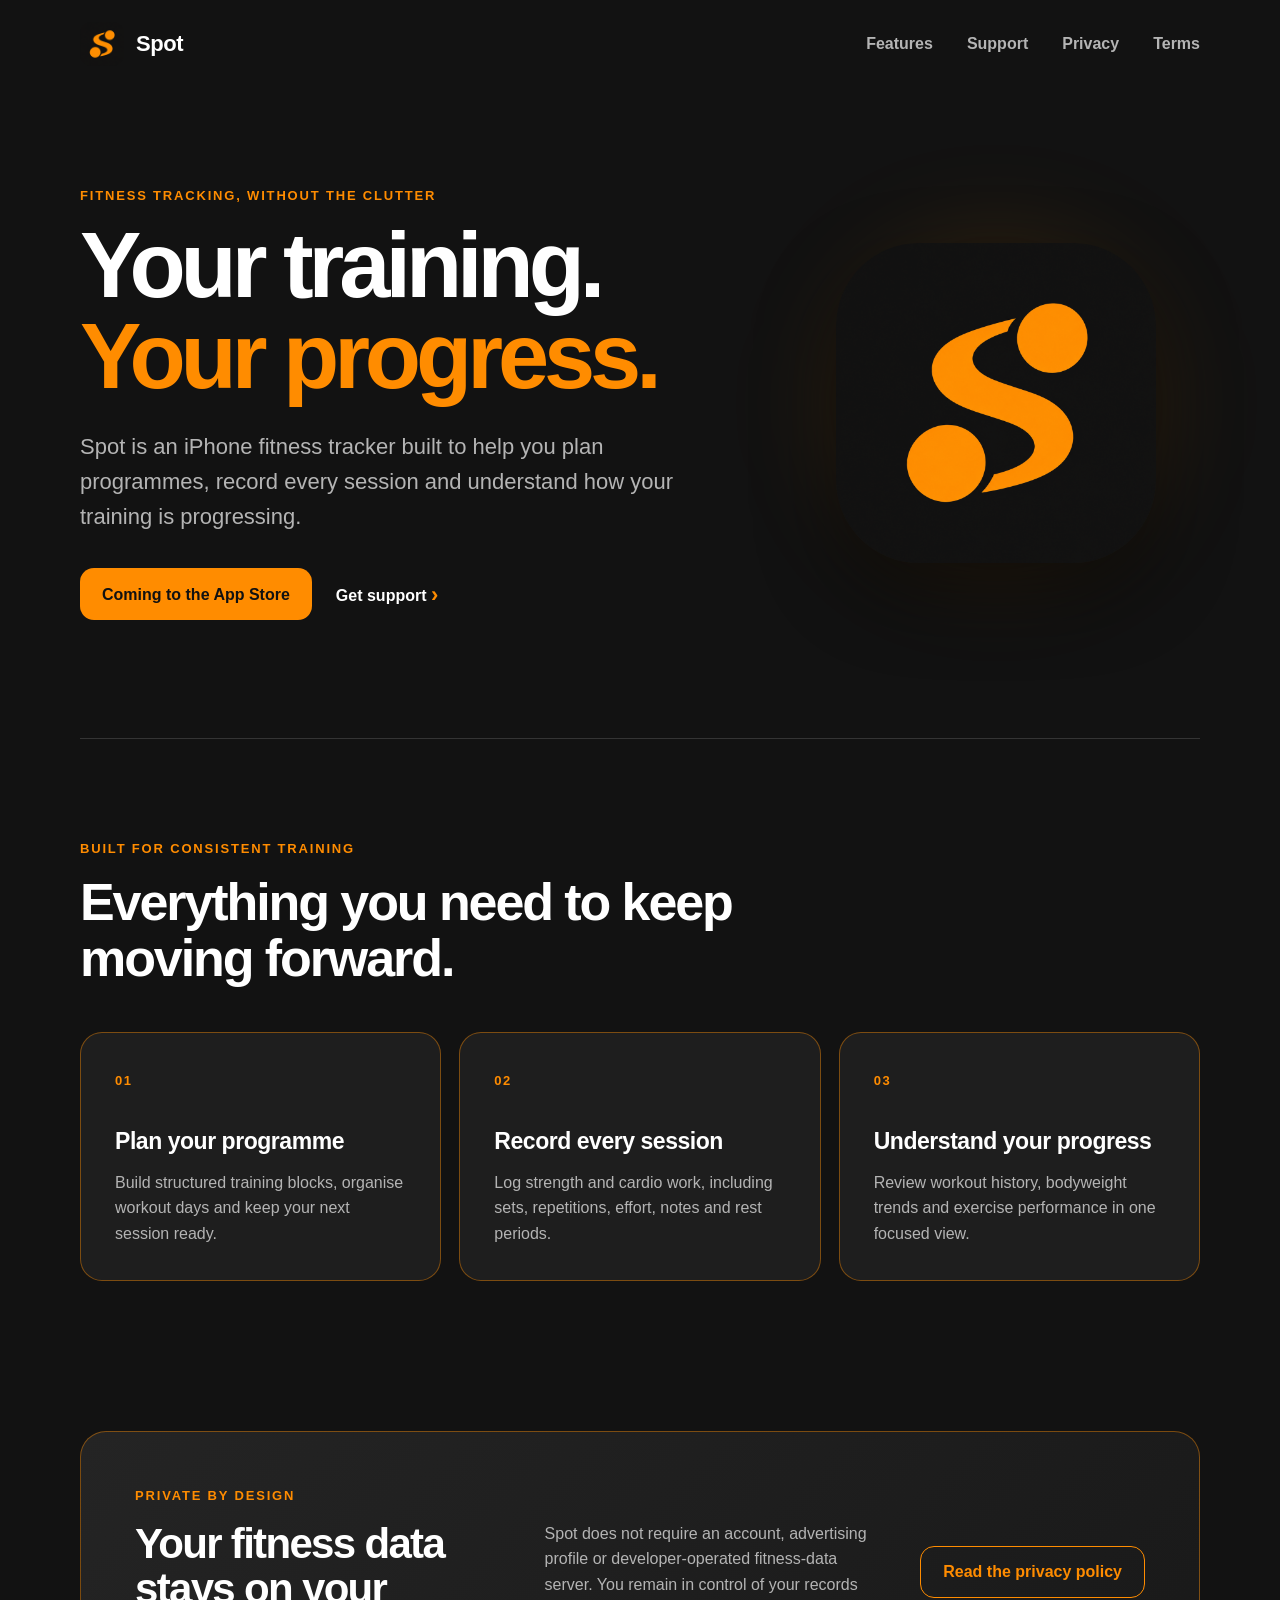
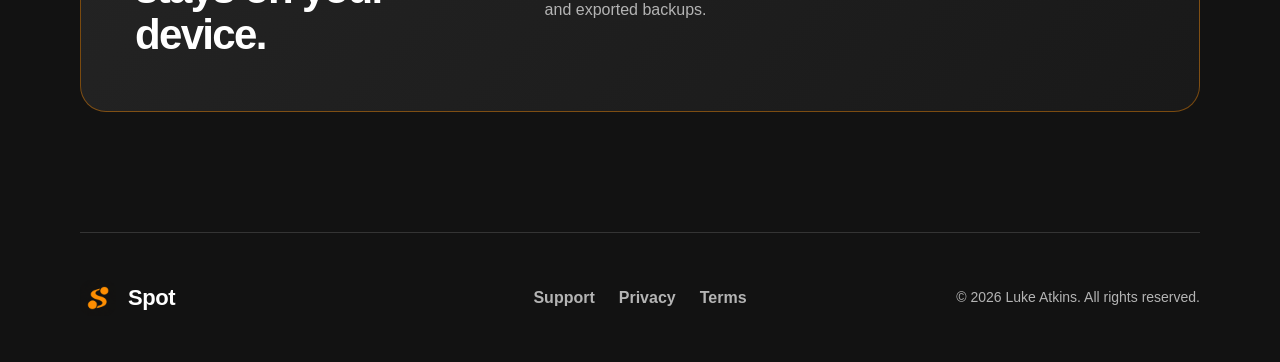
==== commit 630ad507: "Add Terms of Use page" ====
--- a/index.html
+++ b/index.html
@@ -17,7 +17,7 @@
 <body>
   <header class="site-header">
     <a class="brand" href="index.html" aria-label="Spot home"><img src="assets/spot-icon-192.png" alt="" width="44" height="44"><span>Spot</span></a>
-    <nav aria-label="Primary navigation"><a href="#features">Features</a><a href="support.html">Support</a><a href="privacy.html">Privacy</a></nav>
+    <nav aria-label="Primary navigation"><a href="#features">Features</a><a href="support.html">Support</a><a href="privacy.html">Privacy</a><a href="terms.html">Terms</a></nav>
   </header>
   <main>
     <section class="hero">
@@ -43,7 +43,7 @@
       <a class="button-secondary" href="privacy.html">Read the privacy policy</a>
     </section>
   </main>
-  <footer><div class="brand footer-brand"><img src="assets/spot-icon-192.png" alt="" width="36" height="36"><span>Spot</span></div><div class="footer-links"><a href="support.html">Support</a><a href="privacy.html">Privacy</a></div><p>© 2026 Luke Atkins. All rights reserved.</p></footer>
+  <footer><div class="brand footer-brand"><img src="assets/spot-icon-192.png" alt="" width="36" height="36"><span>Spot</span></div><div class="footer-links"><a href="support.html">Support</a><a href="privacy.html">Privacy</a><a href="terms.html">Terms</a></div><p>© 2026 Luke Atkins. All rights reserved.</p></footer>
 </body>
 </html>
 
--- a/styles.css
+++ b/styles.css
@@ -7,3 +7,4 @@
 @media(max-width:780px){.site-header{min-height:76px}nav{gap:14px;font-size:14px}.hero{min-height:auto;padding:70px 0 90px;grid-template-columns:1fr;text-align:center}.lead{margin-inline:auto}.hero-actions{justify-content:center}.app-mark{grid-row:1}.app-mark img{width:190px}.feature-grid,.support-grid{grid-template-columns:1fr}.privacy-callout{grid-template-columns:1fr;text-align:left}footer{grid-template-columns:1fr;justify-items:center;text-align:center}.footer-brand,footer>p{justify-self:center}}
 @media(max-width:480px){.site-header,main,footer{width:min(calc(100% - 28px),var(--max))}.brand span{display:none}h1{font-size:50px}.hero{padding-top:48px}.document-page,.support-page{padding-top:54px}}
 @media(prefers-reduced-motion:reduce){html{scroll-behavior:auto}*,*::before,*::after{transition-duration:.01ms!important;animation-duration:.01ms!important}}
+.support-page .button-primary{color:#000000}
